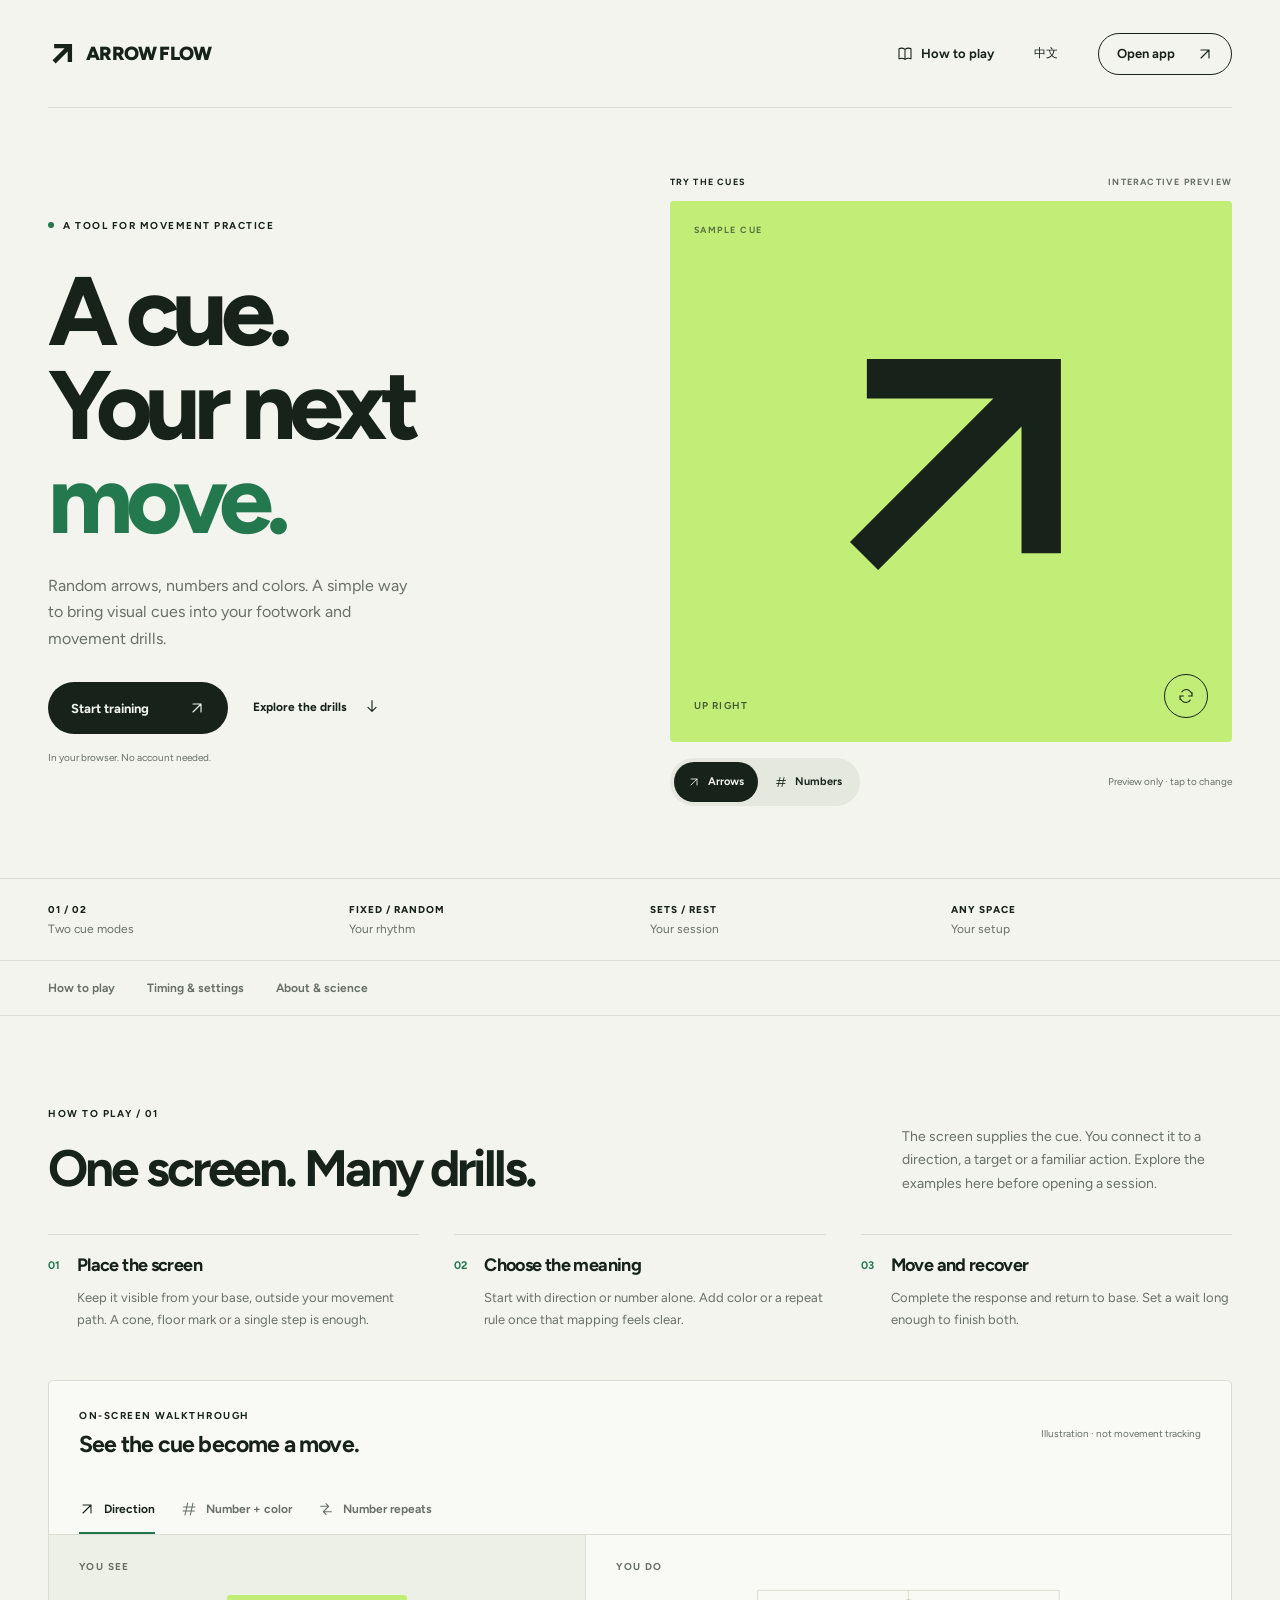
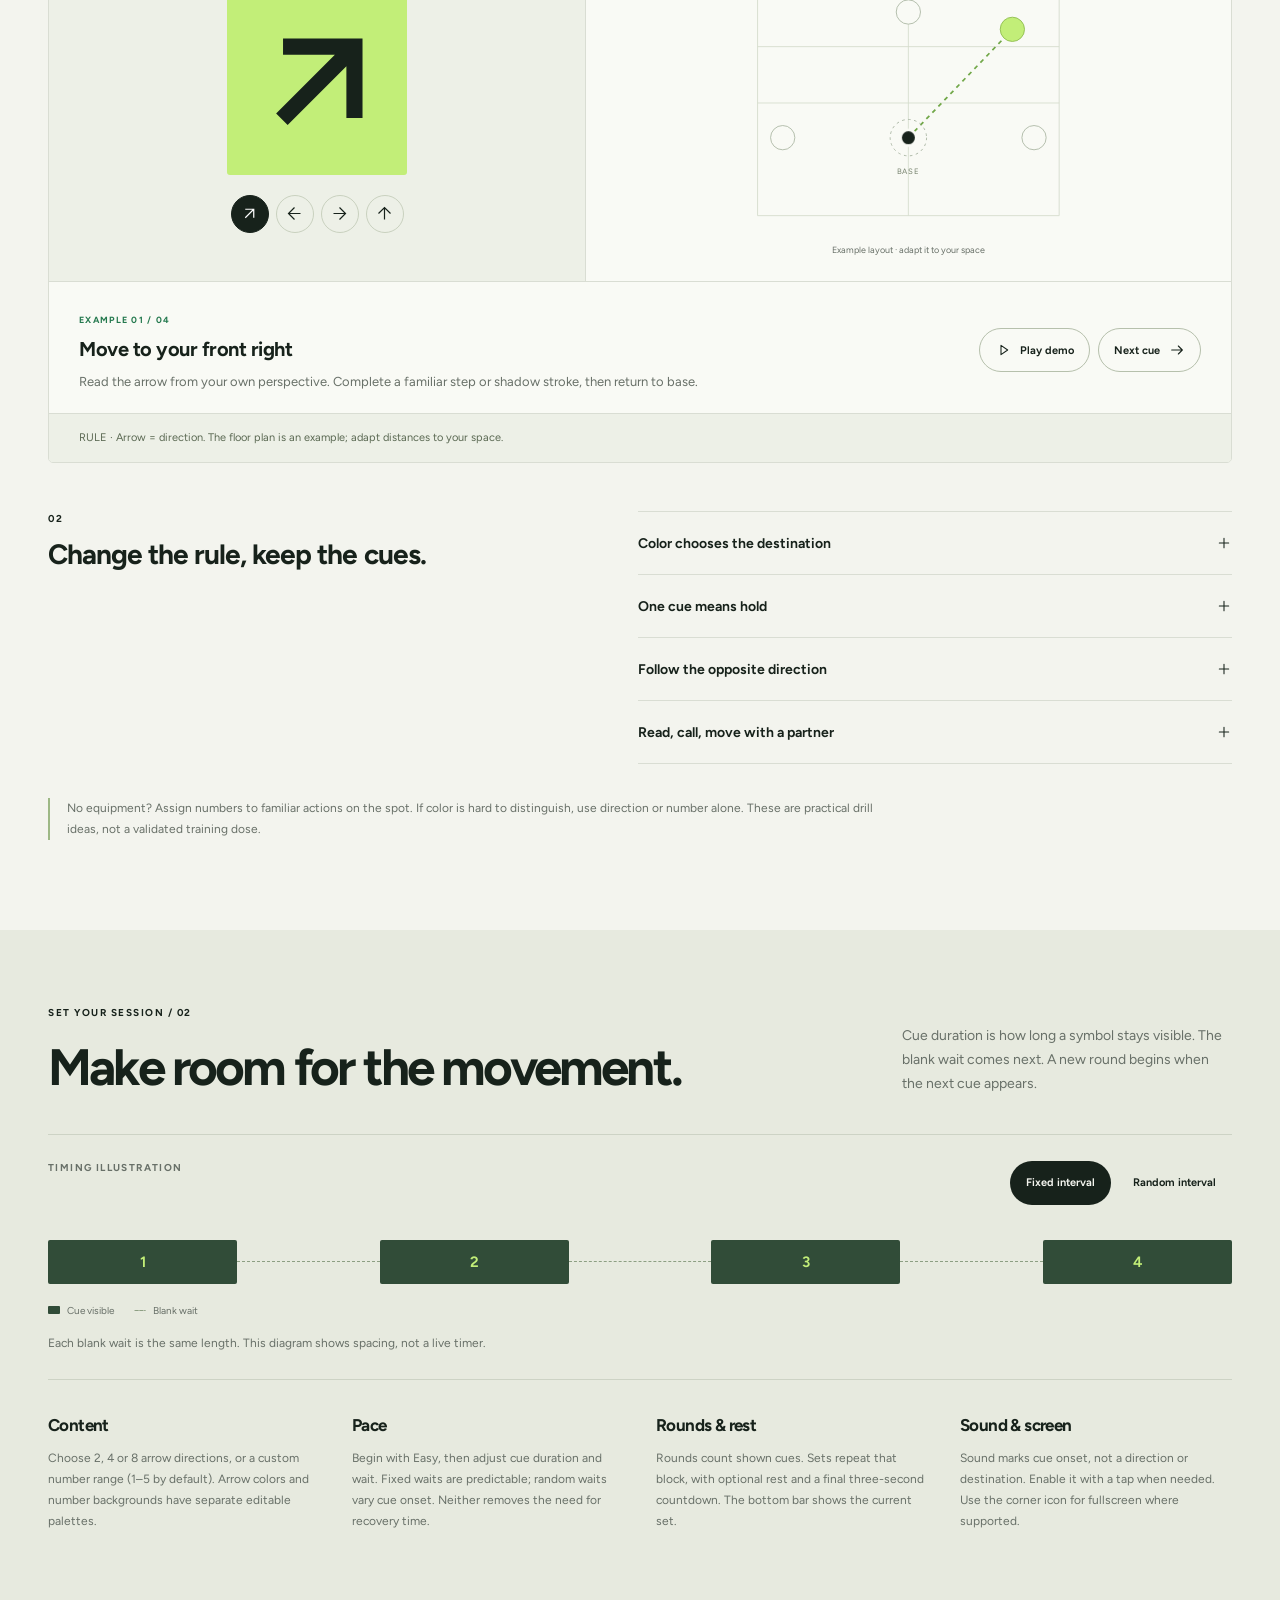
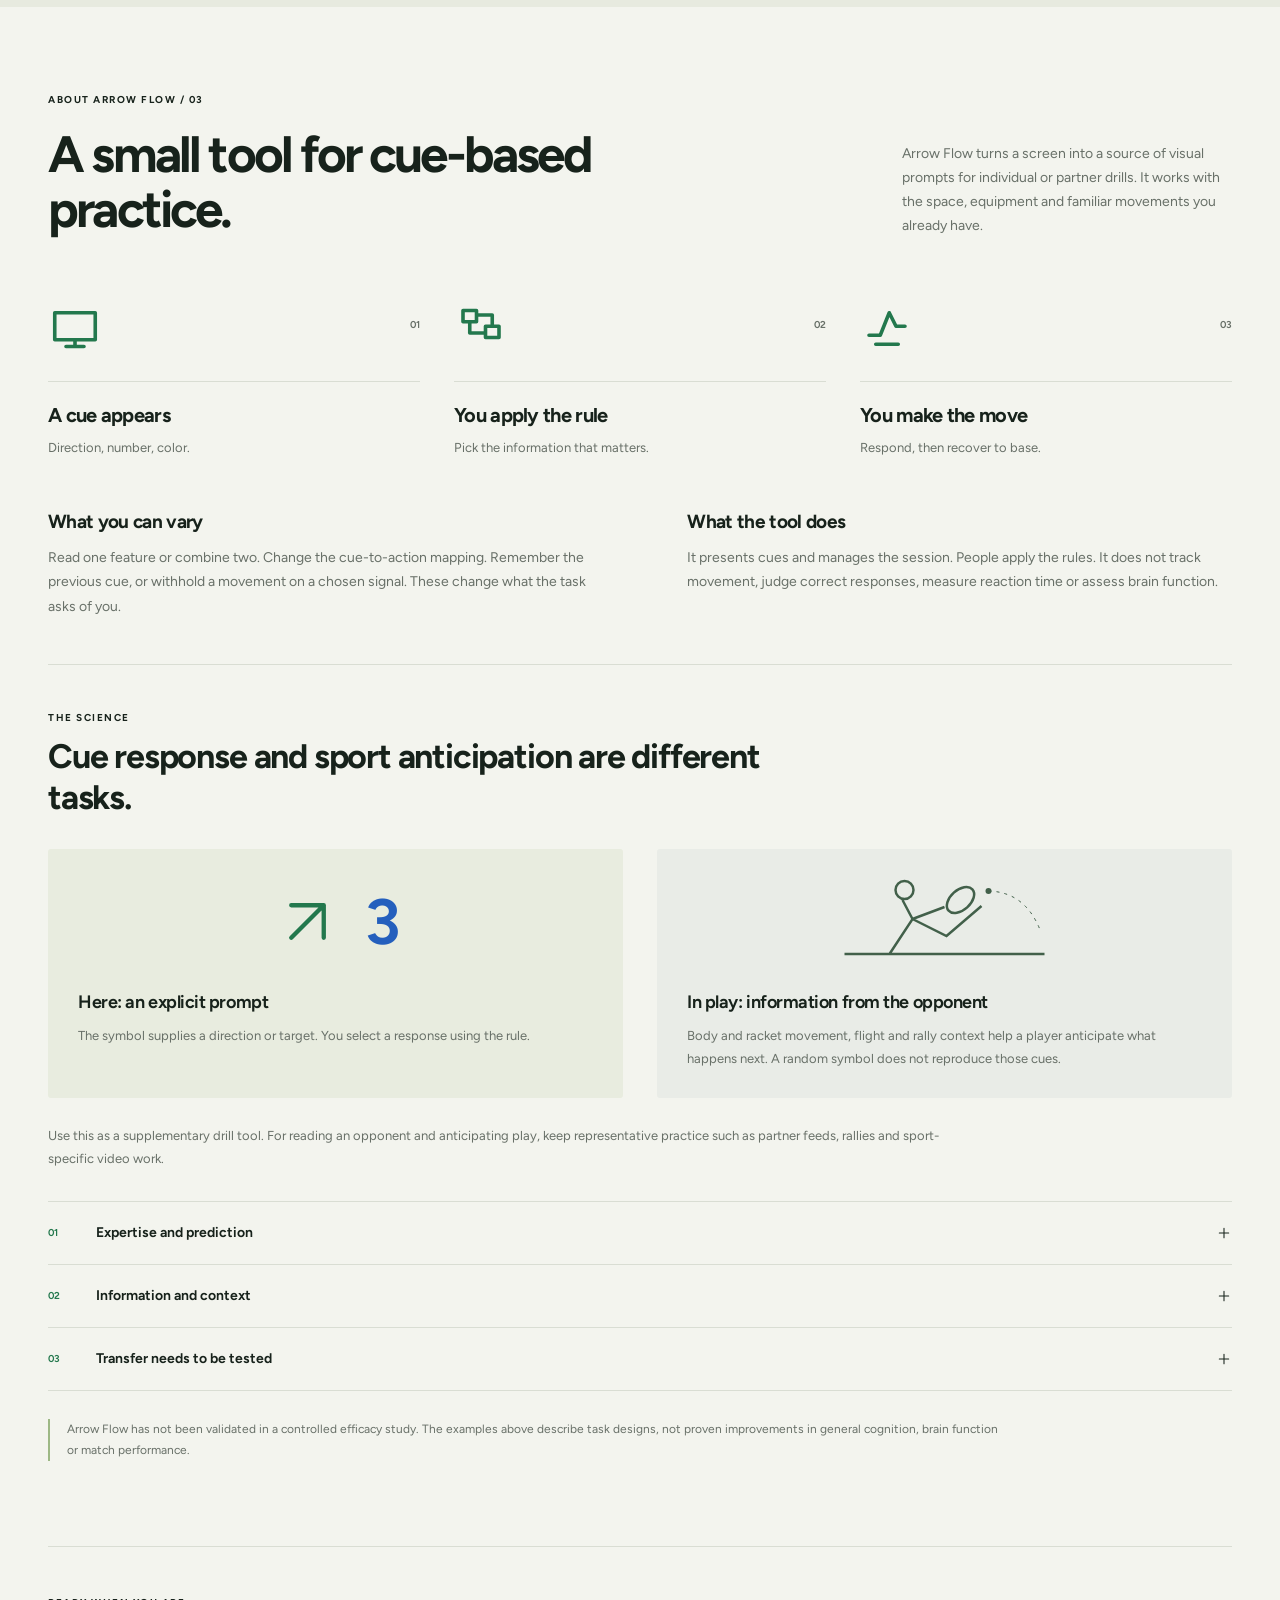
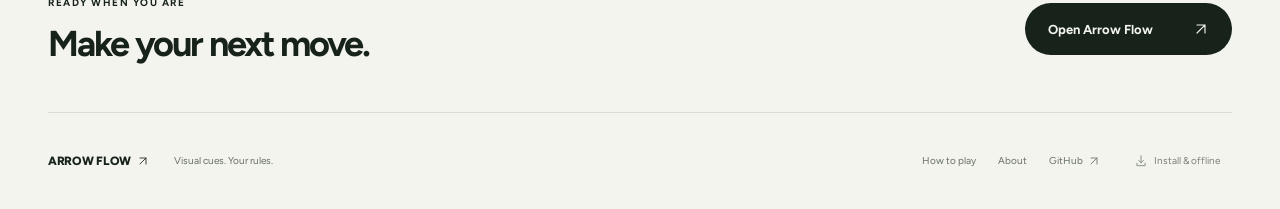
==== landing.html @ 4217a167 "Add installable PWA, verified offline cache and safe updates" ====
<!doctype html>
<html lang="en">
<head>
<meta charset="utf-8"><meta name="viewport" content="width=device-width,initial-scale=1">
<title>Arrow Flow — Visual cues for movement practice</title>
<meta name="description" content="A simple visual cue tool for footwork and movement drills. Random arrows, numbers and colors, with timing you control.">
<meta name="theme-color" content="#f3f4ee"><link rel="icon" href="./favicon.svg" type="image/svg+xml"><link rel="apple-touch-icon" href="./apple-touch-icon.png">
<link rel="stylesheet" href="./landing.css?v=a81f2aa4c32b">
<script src="./landing.js?v=d450ea085c9e" defer></script>
<script src="./walkthrough.js?v=a3b13328164c" defer></script>
<link rel="manifest" href="./manifest.webmanifest">
<meta name="apple-mobile-web-app-title" content="Arrow Flow">
<link rel="stylesheet" href="./pwa.css?v=ecfa882ba905">
</head>
<body>
<a class="skip" href="#main" data-en="Skip to content" data-zh="跳至正文">Skip to content</a>
<header class="site-header wrap"><a class="brand" href="./landing.html" aria-label="Arrow Flow home"><svg viewBox="0 0 32 32" fill="none" aria-hidden="true"><path d="M7 25 25 7M7 7h18v18" stroke="currentColor" stroke-width="5"/></svg><span>ARROW FLOW</span></a><nav aria-label="Main navigation"><a class="nav-guide" href="#guide"><svg class="inline-icon guide-icon" viewBox="0 0 24 24" fill="none" stroke="currentColor" stroke-width="1.6" stroke-linecap="round" stroke-linejoin="round" aria-hidden="true" focusable="false"><path d="M12 5v15m0-15C9 3 5 3 3 4v15c3-1 6-1 9 1m0-15c3-2 7-2 9-1v15c-3-1-6-1-9 1"/></svg><span class="nav-guide-label" data-en="How to play" data-zh="玩法说明">How to play</span></a><button id="language-toggle" type="button" aria-label="Switch to Chinese">中文</button><a class="nav-launch" href="./index.html"><span data-en="Open app" data-zh="进入应用">Open app</span><span aria-hidden="true"><svg class="inline-icon" viewBox="0 0 24 24" fill="none" stroke="currentColor" stroke-width="1.7" stroke-linecap="round" stroke-linejoin="round" aria-hidden="true" focusable="false"><path d="M6 18 18 6M6 6h12v12"/></svg></span></a></nav></header>
<main id="main">
<section class="hero wrap" aria-labelledby="hero-title"><div class="hero-copy"><div class="eyebrow"><span class="status-dot"></span><span data-en="A TOOL FOR MOVEMENT PRACTICE" data-zh="为移动练习设计">A TOOL FOR MOVEMENT PRACTICE</span></div><h1 id="hero-title" data-en="A cue.<br>Your next<br><em>move.</em>" data-zh="一个提示。<br>你的下一步。" data-html>A cue.<br>Your next<br><em>move.</em></h1><p class="hero-description" data-en="Random arrows, numbers and colors. A simple way to bring visual cues into your footwork and movement drills." data-zh="随机箭头、数字与颜色。把视觉提示融入步法与移动练习。">Random arrows, numbers and colors. A simple way to bring visual cues into your footwork and movement drills.</p><div class="hero-actions"><a class="button primary" href="./index.html"><span data-en="Start training" data-zh="开始练习">Start training</span><span aria-hidden="true"><svg class="inline-icon" viewBox="0 0 24 24" fill="none" stroke="currentColor" stroke-width="1.7" stroke-linecap="round" stroke-linejoin="round" aria-hidden="true" focusable="false"><path d="M6 18 18 6M6 6h12v12"/></svg></span></a><a class="text-link" href="#guide"><span data-en="Explore the drills" data-zh="了解玩法">Explore the drills</span><span aria-hidden="true"><svg class="inline-icon" viewBox="0 0 24 24" fill="none" stroke="currentColor" stroke-width="1.7" stroke-linecap="round" stroke-linejoin="round" aria-hidden="true" focusable="false"><path d="M12 4v16m-6-6 6 6 6-6"/></svg></span></a></div><p class="small-note" data-en="In your browser. No account needed." data-zh="打开浏览器即可使用，无需账号。">In your browser. No account needed.</p></div>
<div class="hero-preview"><div class="preview-top"><span data-en="TRY THE CUES" data-zh="试试提示">TRY THE CUES</span><span class="demo-label" data-en="INTERACTIVE PREVIEW" data-zh="互动预览">INTERACTIVE PREVIEW</span></div><div class="preview-screen" id="preview-screen"><span class="cue-caption" data-en="SAMPLE CUE" data-zh="提示示例">SAMPLE CUE</span><svg id="demo-arrow" viewBox="0 0 200 200" fill="none" aria-hidden="true"><path d="M28 150 130 48H40V20h138v138h-28V68L48 170z" fill="currentColor"/></svg><span id="demo-number" hidden aria-hidden="true">3</span><span class="cue-readout" id="cue-readout" aria-hidden="true">UP RIGHT</span><button id="next-cue" aria-label="Show another cue"><svg viewBox="0 0 24 24" fill="none" stroke="currentColor" stroke-width="1.5" aria-hidden="true"><path d="M20 7v5h-5M4 17v-5h5M6.1 7a7 7 0 0 1 11.6-1L20 9M4 15l2.3 3A7 7 0 0 0 18 17"/></svg></button></div><div class="preview-controls"><div class="mode-switch" role="group" aria-label="Preview mode"><button type="button" data-mode="arrow" aria-pressed="true"><span aria-hidden="true"><svg class="inline-icon" viewBox="0 0 24 24" fill="none" stroke="currentColor" stroke-width="1.7" stroke-linecap="round" stroke-linejoin="round" aria-hidden="true" focusable="false"><path d="M6 18 18 6M6 6h12v12"/></svg></span><span data-en="Arrows" data-zh="箭头">Arrows</span></button><button type="button" data-mode="number" aria-pressed="false"><svg class="inline-icon" viewBox="0 0 24 24" fill="none" stroke="currentColor" stroke-width="1.7" stroke-linecap="round" stroke-linejoin="round" aria-hidden="true" focusable="false"><path d="m10 3-4 18M18 3l-4 18M4 9h17M3 15h17"/></svg><span data-en="Numbers" data-zh="数字">Numbers</span></button></div><span class="preview-hint" data-en="Preview only · tap to change" data-zh="仅为预览 · 点击切换">Preview only · tap to change</span></div><span class="sr-only" id="preview-announcement" role="status"></span></div></section>
<div class="spec-strip"><div class="wrap specs"><span><b>01 / 02</b><span data-en="Two cue modes" data-zh="两种提示模式">Two cue modes</span></span><span><b data-en="FIXED / RANDOM" data-zh="固定 / 随机">FIXED / RANDOM</b><span data-en="Your rhythm" data-zh="自定间隔节奏">Your rhythm</span></span><span><b data-en="SETS / REST" data-zh="组数 / 休息">SETS / REST</b><span data-en="Your session" data-zh="组数与休息">Your session</span></span><span><b data-en="ANY SPACE" data-zh="不限场地">ANY SPACE</b><span data-en="Your setup" data-zh="按需布置">Your setup</span></span></div></div>
<nav class="field-nav" aria-label="Page sections"><div class="wrap"><a href="#guide" data-en="How to play" data-zh="玩法说明">How to play</a><a href="#timing" data-en="Timing & settings" data-zh="节奏与设置">Timing &amp; settings</a><a href="#about" data-en="About & science" data-zh="关于与研究">About &amp; science</a></div></nav>
<section class="drills wrap" id="guide" aria-labelledby="drill-title"><span id="drills" class="anchor-alias"></span><div class="section-intro"><div><span data-en="HOW TO PLAY / 01" data-zh="玩法说明 / 01" class="eyebrow">HOW TO PLAY / 01</span><h2 data-en="One screen. Many drills." data-zh="一块屏幕，多种练法。" id="drill-title">One screen. Many drills.</h2></div><p data-en="The screen supplies the cue. You connect it to a direction, a target or a familiar action. Explore the examples here before opening a session." data-zh="屏幕提供提示，你把它对应到方向、目标或熟悉的动作。先在这里试试示例，再开始练习。" >The screen supplies the cue. You connect it to a direction, a target or a familiar action. Explore the examples here before opening a session.</p></div>
<div class="setup-flow"><article><span class="setup-number">01</span><div><h3 data-en="Place the screen" data-zh="放好屏幕" >Place the screen</h3><p data-en="Keep it visible from your base, outside your movement path. A cone, floor mark or a single step is enough." data-zh="从起点能看清屏幕，并把设备放在移动路线外。可以用标志桶、地面标记，也可以只做一步移动。" >Keep it visible from your base, outside your movement path. A cone, floor mark or a single step is enough.</p></div></article><article><span class="setup-number">02</span><div><h3 data-en="Choose the meaning" data-zh="选择提示含义" >Choose the meaning</h3><p data-en="Start with direction or number alone. Add color or a repeat rule once that mapping feels clear." data-zh="先只读方向或数字。熟悉后再加入颜色或重复规则。" >Start with direction or number alone. Add color or a repeat rule once that mapping feels clear.</p></div></article><article><span class="setup-number">03</span><div><h3 data-en="Move and recover" data-zh="动作后回位" >Move and recover</h3><p data-en="Complete the response and return to base. Set a wait long enough to finish both." data-zh="完成动作，回到起点。等待间隔要足够容纳这两个过程。" >Complete the response and return to base. Set a wait long enough to finish both.</p></div></article></div><div class="walkthrough" id="walkthrough" aria-labelledby="walkthrough-title"><div class="walkthrough-heading"><div><span data-en="ON-SCREEN WALKTHROUGH" data-zh="交互演示" class="eyebrow">ON-SCREEN WALKTHROUGH</span><h3 data-en="See the cue become a move." data-zh="看看提示如何对应动作。" id="walkthrough-title">See the cue become a move.</h3></div><span data-en="Illustration · not movement tracking" data-zh="示意演示 · 不追踪动作" class="demo-disclaimer">Illustration · not movement tracking</span></div><div class="drill-tabs" role="group" aria-label="Drill examples"><button type="button" data-drill="direction" aria-pressed="true"><svg class="inline-icon" viewBox="0 0 24 24" fill="none" stroke="currentColor" stroke-width="1.6" stroke-linecap="round" stroke-linejoin="round" aria-hidden="true"><path d="M6 18 18 6M6 6h12v12"/></svg><span data-en="Direction" data-zh="方向" >Direction</span></button><button type="button" data-drill="target" aria-pressed="false"><svg class="inline-icon" viewBox="0 0 24 24" fill="none" stroke="currentColor" stroke-width="1.6" stroke-linecap="round" stroke-linejoin="round" aria-hidden="true"><path d="m10 3-4 18M18 3l-4 18M4 9h17M3 15h17"/></svg><span data-en="Number + color" data-zh="数字 + 颜色" >Number + color</span></button><button type="button" data-drill="repeat" aria-pressed="false"><svg class="inline-icon" viewBox="0 0 24 24" fill="none" stroke="currentColor" stroke-width="1.6" stroke-linecap="round" stroke-linejoin="round" aria-hidden="true"><path d="M4 8h12m-4-4 4 4-4 4M20 16H8m4-4-4 4 4 4"/></svg><span data-en="Number repeats" data-zh="数字重复" >Number repeats</span></button></div><div class="walkthrough-grid"><div class="demo-cue-area"><span class="diagram-label"><span data-en="YOU SEE" data-zh="你看到" >YOU SEE</span></span><div class="drill-cue" id="drill-cue" aria-hidden="true"><svg id="walk-arrow" viewBox="0 0 200 200" fill="currentColor"><path d="M28 150 130 48H40V20h138v138h-28V68L48 170z"/></svg><b id="walk-number" hidden>3</b></div><div class="demo-sequence" id="demo-sequence" aria-label="Example cue sequence"></div></div><div class="demo-floor-area"><span class="diagram-label"><span data-en="YOU DO" data-zh="你执行" >YOU DO</span></span><svg id="demo-floor" viewBox="0 0 420 300" role="img" aria-labelledby="floor-title floor-description"><title id="floor-title">Example movement layout</title><desc id="floor-description">A marker moves from base to the highlighted target and returns.</desc><path class="floor-lines" d="M36 20h348v260H36zM36 150h348M210 20v260M36 85h348"/><path id="demo-route" d="M210 190 330 65"/><g id="floor-targets"></g><circle class="base-ring" cx="210" cy="190" r="21"/><text id="base-label" x="210" y="232" text-anchor="middle">BASE</text><circle id="demo-player" cx="210" cy="190" r="9"/></svg><span class="layout-caption"><span data-en="Example layout · adapt it to your space" data-zh="示例布局 · 可按场地调整" >Example layout · adapt it to your space</span></span></div></div><div class="walkthrough-result"><div><span class="demo-step" id="demo-step"></span><h4 id="demo-action"></h4><p id="demo-explanation"></p></div><div class="demo-controls"><button type="button" id="demo-play" aria-pressed="false"><svg class="inline-icon" viewBox="0 0 24 24" fill="none" stroke="currentColor" stroke-width="1.6" stroke-linecap="round" stroke-linejoin="round" aria-hidden="true"><path d="m9 5 10 7-10 7z"/></svg><span data-en="Play demo" data-zh="播放演示" >Play demo</span></button><button type="button" id="demo-next"><span data-en="Next cue" data-zh="下一条" >Next cue</span><svg class="inline-icon" viewBox="0 0 24 24" fill="none" stroke="currentColor" stroke-width="1.6" stroke-linecap="round" stroke-linejoin="round" aria-hidden="true"><path d="M4 12h16m-6-6 6 6-6 6"/></svg></button></div></div><p class="demo-rule" id="demo-rule"></p><p class="sr-only" id="walk-status" role="status" aria-live="polite"></p></div>
<div class="guide-extras"><div class="guide-subheading"><span data-en="02" data-zh="02" class="eyebrow">02</span><h3 data-en="Change the rule, keep the cues." data-zh="同一套提示，换一种规则。" >Change the rule, keep the cues.</h3></div><div class="variation-list"><details><summary><span data-en="Color chooses the destination" data-zh="颜色选择目标" >Color chooses the destination</span><svg class="inline-icon" viewBox="0 0 24 24" fill="none" stroke="currentColor" stroke-width="1.6" stroke-linecap="round" stroke-linejoin="round" aria-hidden="true"><path d="M12 5v14M5 12h14"/></svg></summary><p data-en="Match the palette to colored targets. Let color choose where to go and the number choose what to do there, such as 1 = touch and 2 = shadow a stroke. Keep one mapping for the whole set." data-zh="把配色与彩色标志桶对应。颜色决定去哪里，数字决定到达后的动作，例如 1 = 触碰、2 = 无球挥拍。一组内保持同一种对应方式。" >Match the palette to colored targets. Let color choose where to go and the number choose what to do there, such as 1 = touch and 2 = shadow a stroke. Keep one mapping for the whole set.</p></details><details><summary><span data-en="One cue means hold" data-zh="指定提示时不移动" >One cue means hold</span><svg class="inline-icon" viewBox="0 0 24 24" fill="none" stroke="currentColor" stroke-width="1.6" stroke-linecap="round" stroke-linejoin="round" aria-hidden="true"><path d="M12 5v14M5 12h14"/></svg></summary><p data-en="Choose a number or color that means stay at base, such as 5 or yellow. Follow normal rules for other cues. Reassess each new cue; add only one exception to begin." data-zh="指定一个数字或颜色代表留在起点，例如 5 或黄色。其余提示照常执行，每条新提示重新判断。开始时只加一个例外。" >Choose a number or color that means stay at base, such as 5 or yellow. Follow normal rules for other cues. Reassess each new cue; add only one exception to begin.</p></details><details><summary><span data-en="Follow the opposite direction" data-zh="反向移动" >Follow the opposite direction</span><svg class="inline-icon" viewBox="0 0 24 24" fill="none" stroke="currentColor" stroke-width="1.6" stroke-linecap="round" stroke-linejoin="round" aria-hidden="true"><path d="M12 5v14M5 12h14"/></svg></summary><p data-en="Use a familiar direction pair: a right arrow means left, and left means right. Agree on front and back in your actual space before adding them." data-zh="从熟悉的一对方向开始：右箭头向左、左箭头向右。增加前后方向前，先明确它们在实际空间中的含义。" >Use a familiar direction pair: a right arrow means left, and left means right. Agree on front and back in your actual space before adding them.</p></details><details><summary><span data-en="Read, call, move with a partner" data-zh="和搭档一起读、报、移动" >Read, call, move with a partner</span><svg class="inline-icon" viewBox="0 0 24 24" fill="none" stroke="currentColor" stroke-width="1.6" stroke-linecap="round" stroke-linejoin="round" aria-hidden="true"><path d="M12 5v14M5 12h14"/></svg></summary><p data-en="One person reads and calls the cue; the other follows the call. Swap next set. A partner can also observe wrong choices or missed cues; the app does not score them." data-zh="一人读屏幕并报出提示，另一人按口令移动，下一组交换。搭档也可以观察选错方向或漏看提示的情况；应用不会自动评分。" >One person reads and calls the cue; the other follows the call. Swap next set. A partner can also observe wrong choices or missed cues; the app does not score them.</p></details></div></div><p class="guide-footnote"><span data-en="No equipment? Assign numbers to familiar actions on the spot. If color is hard to distinguish, use direction or number alone. These are practical drill ideas, not a validated training dose." data-zh="没有器材时，可让数字对应熟悉的原地动作。颜色不易分辨时，只使用方向或数字即可。这些是玩法示例，并非经过验证的训练剂量。" >No equipment? Assign numbers to familiar actions on the spot. If color is hard to distinguish, use direction or number alone. These are practical drill ideas, not a validated training dose.</span></p></section><section class="session-section" id="timing" aria-labelledby="session-title"><div class="wrap"><div class="section-intro"><div><span data-en="SET YOUR SESSION / 02" data-zh="练习设置 / 02" class="eyebrow">SET YOUR SESSION / 02</span><h2 data-en="Make room for the movement." data-zh="给动作与回位留出时间。" id="session-title">Make room for the movement.</h2></div><p data-en="Cue duration is how long a symbol stays visible. The blank wait comes next. A new round begins when the next cue appears." data-zh="提示时长决定符号显示多久，随后进入空白等待。下一条提示出现时，才开始新一轮。" >Cue duration is how long a symbol stays visible. The blank wait comes next. A new round begins when the next cue appears.</p></div><div class="timing-demo"><div class="timing-toolbar"><span class="diagram-label"><span data-en="TIMING ILLUSTRATION" data-zh="节奏示意" >TIMING ILLUSTRATION</span></span><div role="group" class="timing-switch" aria-label="Interval illustration"><button type="button" data-timing="fixed" aria-pressed="true"><span data-en="Fixed interval" data-zh="固定间隔" >Fixed interval</span></button><button type="button" data-timing="random" aria-pressed="false"><span data-en="Random interval" data-zh="随机间隔" >Random interval</span></button></div></div><div class="timing-track" id="timing-track" aria-hidden="true"><span class="timing-cue">1</span><span class="timing-wait wait-one"></span><span class="timing-cue">2</span><span class="timing-wait wait-two"></span><span class="timing-cue">3</span><span class="timing-wait wait-three"></span><span class="timing-cue">4</span></div><div class="timing-legend"><span><i></i><span data-en="Cue visible" data-zh="提示显示" >Cue visible</span></span><span><i class="blank-key"></i><span data-en="Blank wait" data-zh="空白等待" >Blank wait</span></span></div><p id="timing-description"></p></div><div class="setting-notes"><article><h3 data-en="Content" data-zh="内容" >Content</h3><p data-en="Choose 2, 4 or 8 arrow directions, or a custom number range (1–5 by default). Arrow colors and number backgrounds have separate editable palettes." data-zh="可选 2、4、8 方向箭头，或自定数字范围（默认 1–5）。箭头颜色与数字背景各有独立配色。" >Choose 2, 4 or 8 arrow directions, or a custom number range (1–5 by default). Arrow colors and number backgrounds have separate editable palettes.</p></article><article><h3 data-en="Pace" data-zh="节奏" >Pace</h3><p data-en="Begin with Easy, then adjust cue duration and wait. Fixed waits are predictable; random waits vary cue onset. Neither removes the need for recovery time." data-zh="可从舒缓预设开始，再调提示时长和等待。固定间隔节奏可预测，随机间隔改变提示出现的时间；两者都要留足回位时间。" >Begin with Easy, then adjust cue duration and wait. Fixed waits are predictable; random waits vary cue onset. Neither removes the need for recovery time.</p></article><article><h3 data-en="Rounds &amp; rest" data-zh="轮数与休息" >Rounds &amp; rest</h3><p data-en="Rounds count shown cues. Sets repeat that block, with optional rest and a final three-second countdown. The bottom bar shows the current set." data-zh="轮数统计已显示的提示。多组练习可以加入组间休息，最后三秒倒数进入下一组。底部进度条只表示当前组的进度。" >Rounds count shown cues. Sets repeat that block, with optional rest and a final three-second countdown. The bottom bar shows the current set.</p></article><article><h3 data-en="Sound &amp; screen" data-zh="声音与屏幕" >Sound &amp; screen</h3><p data-en="Sound marks cue onset, not a direction or destination. Enable it with a tap when needed. Use the corner icon for fullscreen where supported." data-zh="提示音标记新提示出现，不代表方向或目标。需要时点击开启声音；支持的浏览器可用角落图标进入全屏。" >Sound marks cue onset, not a direction or destination. Enable it with a tap when needed. Use the corner icon for fullscreen where supported.</p></article></div></div></section><section class="about-section wrap" id="about" aria-labelledby="about-title"><div class="section-intro"><div><span data-en="ABOUT ARROW FLOW / 03" data-zh="关于 ARROW FLOW / 03" class="eyebrow">ABOUT ARROW FLOW / 03</span><h2 data-en="A small tool for cue-based practice." data-zh="一个轻量的视觉提示练习工具。" id="about-title">A small tool for cue-based practice.</h2></div><p data-en="Arrow Flow turns a screen into a source of visual prompts for individual or partner drills. It works with the space, equipment and familiar movements you already have." data-zh="Arrow Flow 把屏幕变成视觉提示来源，用于个人或搭档练习。场地、器材与动作都可以按已有条件安排。" >Arrow Flow turns a screen into a source of visual prompts for individual or partner drills. It works with the space, equipment and familiar movements you already have.</p></div><div class="response-flow"><article><div class="flow-visual"><svg class="flow-icon" viewBox="0 0 24 24" fill="none" stroke="currentColor" stroke-width="1.6" stroke-linecap="round" stroke-linejoin="round" aria-hidden="true"><path d="M3 7h18v12H3zM8 22h8M12 19v3"/></svg><span>01</span></div><h3 data-en="A cue appears" data-zh="提示出现" >A cue appears</h3><p data-en="Direction, number, color." data-zh="方向、数字或颜色。" >Direction, number, color.</p></article><article><div class="flow-visual"><svg class="flow-icon" viewBox="0 0 24 24" fill="none" stroke="currentColor" stroke-width="1.6" stroke-linecap="round" stroke-linejoin="round" aria-hidden="true"><path d="M4 6h6v5H4zM14 13h6v5h-6zM10 8h7v5M7 11v5h7"/></svg><span>02</span></div><h3 data-en="You apply the rule" data-zh="你判断规则" >You apply the rule</h3><p data-en="Pick the information that matters." data-zh="选择与当前规则有关的信息。" >Pick the information that matters.</p></article><article><div class="flow-visual"><svg class="flow-icon" viewBox="0 0 24 24" fill="none" stroke="currentColor" stroke-width="1.6" stroke-linecap="round" stroke-linejoin="round" aria-hidden="true"><path d="M4 17h5l4-10 3 6h4M7 21h10"/></svg><span>03</span></div><h3 data-en="You make the move" data-zh="你完成动作" >You make the move</h3><p data-en="Respond, then recover to base." data-zh="执行动作，然后回位。" >Respond, then recover to base.</p></article></div><div class="about-purpose"><div><h3 data-en="What you can vary" data-zh="可以改变什么" >What you can vary</h3><p data-en="Read one feature or combine two. Change the cue-to-action mapping. Remember the previous cue, or withhold a movement on a chosen signal. These change what the task asks of you." data-zh="可以只读一种信息，也可以组合两种；可以改变提示与动作的对应方式；也可以记住上一条提示，或在指定提示出现时不移动。这些变化改变的是任务要求。" >Read one feature or combine two. Change the cue-to-action mapping. Remember the previous cue, or withhold a movement on a chosen signal. These change what the task asks of you.</p></div><div><h3 data-en="What the tool does" data-zh="应用负责什么" >What the tool does</h3><p data-en="It presents cues and manages the session. People apply the rules. It does not track movement, judge correct responses, measure reaction time or assess brain function." data-zh="它负责显示提示与安排练习节奏，规则由人执行。它不会追踪动作、判断对错、测量反应时或评估脑功能。" >It presents cues and manages the session. People apply the rules. It does not track movement, judge correct responses, measure reaction time or assess brain function.</p></div></div><div class="science-block"><div class="guide-subheading"><span data-en="THE SCIENCE" data-zh="研究与定位" class="eyebrow">THE SCIENCE</span><h3 data-en="Cue response and sport anticipation are different tasks." data-zh="提示反应与运动预判，是不同的任务。" >Cue response and sport anticipation are different tasks.</h3></div><div class="transfer-visual"><div><div class="symbol-scene" aria-hidden="true"><svg class="comparison-arrow" viewBox="0 0 24 24" fill="none" stroke="currentColor" stroke-width="1.6" stroke-linecap="round" stroke-linejoin="round" aria-hidden="true"><path d="M6 18 18 6M6 6h12v12"/></svg><span>3</span></div><h4 data-en="Here: an explicit prompt" data-zh="这里：明确给出的提示" >Here: an explicit prompt</h4><p data-en="The symbol supplies a direction or target. You select a response using the rule." data-zh="符号直接提供方向或目标，你根据规则选择动作。" >The symbol supplies a direction or target. You select a response using the rule.</p></div><div><svg class="sport-scene" viewBox="0 0 240 95" fill="none" aria-hidden="true"><path d="M20 80h200M65 80l23-35 34 17 35-30M88 45l-10-19M88 45l32-12" stroke="currentColor" stroke-width="2.5"/><circle cx="80" cy="16" r="9" stroke="currentColor" stroke-width="2.5"/><ellipse cx="136" cy="26" rx="10" ry="16" transform="rotate(48 136 26)" stroke="currentColor" stroke-width="2.5"/><path d="M164 17q37 1 52 40" stroke="currentColor" stroke-dasharray="3 5"/><circle cx="164" cy="17" r="3" fill="currentColor"/></svg><h4 data-en="In play: information from the opponent" data-zh="比赛中：对手与回合的信息" >In play: information from the opponent</h4><p data-en="Body and racket movement, flight and rally context help a player anticipate what happens next. A random symbol does not reproduce those cues." data-zh="球员通过身体与球拍动作、球的飞行及回合背景预判下一步。随机符号没有复现这些线索。" >Body and racket movement, flight and rally context help a player anticipate what happens next. A random symbol does not reproduce those cues.</p></div></div><p data-en="Use this as a supplementary drill tool. For reading an opponent and anticipating play, keep representative practice such as partner feeds, rallies and sport-specific video work." data-zh="可以把它作为辅助练习工具。阅读对手动作与预判来球，仍需要搭档喂球、对抗及专项视频等包含真实线索的练习。" class="science-prose">Use this as a supplementary drill tool. For reading an opponent and anticipating play, keep representative practice such as partner feeds, rallies and sport-specific video work.</p><div class="research-details"><details><summary><span class="paper-number">01</span><span data-en="Expertise and prediction" data-zh="经验与预测" >Expertise and prediction</span><svg class="inline-icon" viewBox="0 0 24 24" fill="none" stroke="currentColor" stroke-width="1.6" stroke-linecap="round" stroke-linejoin="round" aria-hidden="true"><path d="M12 5v14M5 12h14"/></svg></summary><div><p data-en="A tennis/volleyball fMRI study found expertise-related activity during sport anticipation. It was an association, not a test of a visual-cue app." data-zh="网球与排球的 fMRI 研究发现，专项预判中的神经活动与经验有关。这是关联研究，并未检验视觉提示应用的效果。" >A tennis/volleyball fMRI study found expertise-related activity during sport anticipation. It was an association, not a test of a visual-cue app.</p><a href="https://doi.org/10.3389/fnhum.2014.00568" target="_blank" rel="noopener noreferrer">Balser et al. · 2014<svg class="inline-icon" viewBox="0 0 24 24" fill="none" stroke="currentColor" stroke-width="1.6" stroke-linecap="round" stroke-linejoin="round" aria-hidden="true"><path d="M6 18 18 6M6 6h12v12"/></svg></a></div></details><details><summary><span class="paper-number">02</span><span data-en="Information and context" data-zh="线索与情境" >Information and context</span><svg class="inline-icon" viewBox="0 0 24 24" fill="none" stroke="currentColor" stroke-width="1.6" stroke-linecap="round" stroke-linejoin="round" aria-hidden="true"><path d="M12 5v14M5 12h14"/></svg></summary><div><p data-en="Tennis training with rally-sequence footage benefited overall on-court decision time relative to isolated-shot footage; not every outcome differed. The training included opponent information absent here." data-zh="使用连续回合视频的网球训练，在场地测试整体决策时间上优于独立击球视频，但并非所有指标都有差异。它包含这里没有的对手线索。" >Tennis training with rally-sequence footage benefited overall on-court decision time relative to isolated-shot footage; not every outcome differed. The training included opponent information absent here.</p><a href="https://doi.org/10.1371/journal.pone.0174311" target="_blank" rel="noopener noreferrer">Broadbent et al. · 2017<svg class="inline-icon" viewBox="0 0 24 24" fill="none" stroke="currentColor" stroke-width="1.6" stroke-linecap="round" stroke-linejoin="round" aria-hidden="true"><path d="M6 18 18 6M6 6h12v12"/></svg></a></div></details><details><summary><span class="paper-number">03</span><span data-en="Transfer needs to be tested" data-zh="迁移需要单独检验" >Transfer needs to be tested</span><svg class="inline-icon" viewBox="0 0 24 24" fill="none" stroke="currentColor" stroke-width="1.6" stroke-linecap="round" stroke-linejoin="round" aria-hidden="true"><path d="M12 5v14M5 12h14"/></svg></summary><div><p data-en="A badminton study reported gains on several video and simulated-movement tasks, but no significant training effects on a match-video task. That task was not live match performance." data-zh="一项羽毛球研究在部分视频与模拟移动任务上发现改善，但比赛视频任务没有显著训练效果；这也不是实际比赛表现。" >A badminton study reported gains on several video and simulated-movement tasks, but no significant training effects on a match-video task. That task was not live match performance.</p><a href="https://doi.org/10.1038/s41598-025-93475-7" target="_blank" rel="noopener noreferrer">Wang et al. · 2025<svg class="inline-icon" viewBox="0 0 24 24" fill="none" stroke="currentColor" stroke-width="1.6" stroke-linecap="round" stroke-linejoin="round" aria-hidden="true"><path d="M6 18 18 6M6 6h12v12"/></svg></a></div></details></div><p data-en="Arrow Flow has not been validated in a controlled efficacy study. The examples above describe task designs, not proven improvements in general cognition, brain function or match performance." data-zh="Arrow Flow 尚未经过对照效果研究验证。上面的示例描述的是任务设计，不代表已经证实能改善一般认知、脑功能或比赛表现。" class="research-boundary">Arrow Flow has not been validated in a controlled efficacy study. The examples above describe task designs, not proven improvements in general cognition, brain function or match performance.</p></div></section><section class="closing wrap"><div><span class="eyebrow" data-en="READY WHEN YOU ARE" data-zh="准备好，就开始">READY WHEN YOU ARE</span><h2 data-en="Make your next move." data-zh="开始你的下一组练习。">Make your next move.</h2></div><a class="button primary" href="./index.html"><span data-en="Open Arrow Flow" data-zh="打开 Arrow Flow">Open Arrow Flow</span><span aria-hidden="true"><svg class="inline-icon" viewBox="0 0 24 24" fill="none" stroke="currentColor" stroke-width="1.7" stroke-linecap="round" stroke-linejoin="round" aria-hidden="true" focusable="false"><path d="M6 18 18 6M6 6h12v12"/></svg></span></a></section>
</main><footer class="wrap"><a class="footer-brand" href="./landing.html">ARROW FLOW <svg class="inline-icon" viewBox="0 0 24 24" fill="none" stroke="currentColor" stroke-width="1.7" stroke-linecap="round" stroke-linejoin="round" aria-hidden="true" focusable="false"><path d="M6 18 18 6M6 6h12v12"/></svg></a><p data-en="Visual cues. Your rules." data-zh="视觉提示，自定规则。">Visual cues. Your rules.</p><div><a href="#guide" data-en="How to play" data-zh="玩法说明">How to play</a><a href="#about" data-en="About" data-zh="关于">About</a><a href="https://github.com/YihuiXiong/arrow-flow" target="_blank" rel="noopener noreferrer">GitHub <svg class="inline-icon" viewBox="0 0 24 24" fill="none" stroke="currentColor" stroke-width="1.7" stroke-linecap="round" stroke-linejoin="round" aria-hidden="true" focusable="false"><path d="M6 18 18 6M6 6h12v12"/></svg></a></div></footer>
<script src="./pwa.js?v=0da48fc162cd" defer></script>
</body></html>
---- landing.css ----
/* Embedded Figtree font license
Copyright 2022 The Figtree Project Authors (https://github.com/erikdkennedy/figtree)

This Font Software is licensed under the SIL Open Font License, Version 1.1.
This license is copied below, and is also available with a FAQ at:
http://scripts.sil.org/OFL


-----------------------------------------------------------
SIL OPEN FONT LICENSE Version 1.1 - 26 February 2007
-----------------------------------------------------------

PREAMBLE
The goals of the Open Font License (OFL) are to stimulate worldwide
development of collaborative font projects, to support the font creation
efforts of academic and linguistic communities, and to provide a free and
open framework in which fonts may be shared and improved in partnership
with others.

The OFL allows the licensed fonts to be used, studied, modified and
redistributed freely as long as they are not sold by themselves. The
fonts, including any derivative works, can be bundled, embedded, 
redistributed and/or sold with any software provided that any reserved
names are not used by derivative works. The fonts and derivatives,
however, cannot be released under any other type of license. The
requirement for fonts to remain under this license does not apply
to any document created using the fonts or their derivatives.

DEFINITIONS
"Font Software" refers to the set of files released by the Copyright
Holder(s) under this license and clearly marked as such. This may
include source files, build scripts and documentation.

"Reserved Font Name" refers to any names specified as such after the
copyright statement(s).

"Original Version" refers to the collection of Font Software components as
distributed by the Copyright Holder(s).

"Modified Version" refers to any derivative made by adding to, deleting,
or substituting -- in part or in whole -- any of the components of the
Original Version, by changing formats or by porting the Font Software to a
new environment.

"Author" refers to any designer, engineer, programmer, technical
writer or other person who contributed to the Font Software.

PERMISSION & CONDITIONS
Permission is hereby granted, free of charge, to any person obtaining
a copy of the Font Software, to use, study, copy, merge, embed, modify,
redistribute, and sell modified and unmodified copies of the Font
Software, subject to the following conditions:

1) Neither the Font Software nor any of its individual components,
in Original or Modified Versions, may be sold by itself.

2) Original or Modified Versions of the Font Software may be bundled,
redistributed and/or sold with any software, provided that each copy
contains the above copyright notice and this license. These can be
included either as stand-alone text files, human-readable headers or
in the appropriate machine-readable metadata fields within text or
binary files as long as those fields can be easily viewed by the user.

3) No Modified Version of the Font Software may use the Reserved Font
Name(s) unless explicit written permission is granted by the corresponding
Copyright Holder. This restriction only applies to the primary font name as
presented to the users.

4) The name(s) of the Copyright Holder(s) or the Author(s) of the Font
Software shall not be used to promote, endorse or advertise any
Modified Version, except to acknowledge the contribution(s) of the
Copyright Holder(s) and the Author(s) or with their explicit written
permission.

5) The Font Software, modified or unmodified, in part or in whole,
must be distributed entirely under this license, and must not be
distributed under any other license. The requirement for fonts to
remain under this license does not apply to any document created
using the Font Software.

TERMINATION
This license becomes null and void if any of the above conditions are
not met.

DISCLAIMER
THE FONT SOFTWARE IS PROVIDED "AS IS", WITHOUT WARRANTY OF ANY KIND,
EXPRESS OR IMPLIED, INCLUDING BUT NOT LIMITED TO ANY WARRANTIES OF
MERCHANTABILITY, FITNESS FOR A PARTICULAR PURPOSE AND NONINFRINGEMENT
OF COPYRIGHT, PATENT, TRADEMARK, OR OTHER RIGHT. IN NO EVENT SHALL THE
COPYRIGHT HOLDER BE LIABLE FOR ANY CLAIM, DAMAGES OR OTHER LIABILITY,
INCLUDING ANY GENERAL, SPECIAL, INDIRECT, INCIDENTAL, OR CONSEQUENTIAL
DAMAGES, WHETHER IN AN ACTION OF CONTRACT, TORT OR OTHERWISE, ARISING
FROM, OUT OF THE USE OR INABILITY TO USE THE FONT SOFTWARE OR FROM
OTHER DEALINGS IN THE FONT SOFTWARE.

*/
@font-face{font-family:Figtree;font-style:normal;font-weight:300 900;font-display:swap;src:url([data-uri]) format("woff2")}
:root{--paper:#f3f4ee;--ink:#17221b;--muted:#687068;--line:#d9ddd3;--green:#c2ee78;--accent:#23784d;font-family:Figtree,Arial,"PingFang SC","Microsoft YaHei",sans-serif;color:var(--ink);background:var(--paper);font-synthesis:none;scroll-behavior:smooth}*{box-sizing:border-box}body{margin:0;-webkit-font-smoothing:antialiased}button,a{-webkit-tap-highlight-color:transparent}a{color:inherit;text-decoration:none}button{font:inherit;color:inherit;cursor:pointer}button:focus-visible,a:focus-visible{outline:2px solid var(--accent);outline-offset:5px}button svg{pointer-events:none}button{touch-action:manipulation}.wrap{width:min(1240px,calc(100% - 96px));margin-inline:auto}.site-header{height:108px;display:flex;align-items:center;justify-content:space-between;border-bottom:1px solid var(--line)}.brand{display:flex;align-items:center;gap:10px;font-size:19px;font-weight:850;letter-spacing:-.6px}.brand svg{width:28px;height:28px}nav{display:flex;align-items:center;gap:30px;font-size:13px;font-weight:650}nav button{background:transparent;border:0;padding:12px 3px;font-size:12px}.nav-launch{display:flex;gap:22px;align-items:center;border:1px solid var(--ink);padding:12px 18px;border-radius:30px}.hero{display:grid;grid-template-columns:1fr 1fr;gap:5%;padding-top:68px;padding-bottom:72px;align-items:center}.eyebrow{display:flex;gap:9px;align-items:center;font-size:10px;letter-spacing:1.5px;font-weight:700;line-height:1.5}.status-dot{width:6px;height:6px;border-radius:50%;background:var(--accent)}h1{font-size:clamp(62px,7.6vw,108px);letter-spacing:-.075em;line-height:.97;font-weight:750;margin:31px 0 26px}h1 em{font-style:normal;color:var(--accent)}html[lang=zh] h1{font-size:clamp(54px,6vw,84px);letter-spacing:-.055em;line-height:1.16}.hero-description{font-size:16px;line-height:1.65;max-width:360px;color:var(--muted);margin:0}.hero-actions{display:flex;align-items:center;gap:25px;flex-wrap:wrap;margin-top:30px}.button{display:inline-flex;justify-content:space-between;align-items:center;gap:40px;font-size:13px;font-weight:700;min-height:52px;padding:16px 23px;border-radius:40px;transition:background .2s,transform .2s}.primary{color:var(--paper);background:var(--ink)}.primary:hover{background:var(--accent);transform:translateY(-2px)}.text-link{display:inline-flex;gap:17px;align-items:center;font-size:12px;font-weight:700;line-height:1.6}.text-link:hover{text-decoration:underline;text-underline-offset:4px}.small-note{font-size:10px;color:var(--muted);margin:17px 0 0}.hero-preview{align-self:center;min-width:0}.preview-top{display:flex;justify-content:space-between;font-size:9px;font-weight:700;letter-spacing:1.2px;padding-bottom:14px}.demo-label{color:var(--muted)}.preview-screen{position:relative;background:var(--green);aspect-ratio:1.04;border-radius:4px;display:grid;place-items:center;overflow:hidden;transition:background .28s,color .28s}.cue-caption{position:absolute;left:24px;top:23px;font-size:9px;font-weight:700;letter-spacing:1.5px;opacity:.6}#demo-arrow{width:52%;height:52%;transition:transform .35s cubic-bezier(.2,.8,.2,1)}#demo-number{font-size:clamp(130px,19vw,260px);font-weight:750;letter-spacing:-.08em;line-height:1;transform:translateX(-.03em)}[hidden]{display:none!important}#next-cue{position:absolute;bottom:24px;right:24px;background:transparent;border:1px solid currentColor;border-radius:50%;width:44px;height:44px;display:grid;place-items:center;transition:background .2s}#next-cue:hover{background:#ffffff40}#next-cue svg{width:18px;height:18px}.preview-controls{display:flex;justify-content:space-between;align-items:center;padding-top:16px;gap:12px}.mode-switch{display:flex;background:#e5e8df;padding:4px;border-radius:30px;gap:3px}.mode-switch button{display:flex;align-items:center;gap:8px;font-size:11px;background:transparent;border:0;border-radius:25px;padding:9px 14px;font-weight:650}.mode-switch button[aria-pressed=true]{background:var(--ink);color:var(--paper)}.preview-hint{font-size:10px;color:var(--muted)}.spec-strip{border-block:1px solid var(--line)}.specs{display:grid;grid-template-columns:repeat(4,1fr);gap:20px;padding-block:24px}.specs>span{display:flex;flex-direction:column;gap:6px}.specs b{font-size:10px;letter-spacing:1px;font-weight:750}.specs span span{font-size:12px;color:var(--muted)}.drills{padding-block:90px}.section-intro{display:flex;justify-content:space-between;gap:40px;align-items:flex-end;margin-bottom:38px}h2{font-size:clamp(32px,4vw,52px);font-weight:700;letter-spacing:-.055em;line-height:1.08;margin:20px 0 0}.section-intro>p{max-width:330px;font-size:14px;line-height:1.7;color:var(--muted);margin:0}.drill-layout{display:grid;grid-template-columns:1fr 1fr;gap:36px}.drill-art{height:245px;position:relative;overflow:hidden;border-radius:3px}.direction-art{background:#1c3527;color:var(--green)}.court-line{position:absolute;border:1px solid #8ca68b66;width:65%;height:175%;left:17%;top:-30%;transform:rotate(34deg)}.court-line:before,.court-line:after{content:"";position:absolute;height:1px;width:100%;background:#8ca68b66;top:34%}.court-line:after{top:66%}.court-base{position:absolute;left:25%;bottom:24%;font-size:32px;font-weight:300;color:#a8be9e}.court-arrow{width:150px;height:150px;position:absolute;right:19%;top:13%}.court-marker{position:absolute;top:22px;left:22px;font-size:9px;letter-spacing:1px;color:#a8be9e}.target-art{background:#e3e6dc;display:flex;align-items:center;justify-content:center;gap:15px;padding:20px}.target-art span{display:grid;place-items:center;border:1px solid #aab2a3;width:54px;height:54px;border-radius:50%;font-size:26px;font-weight:600}.target-art .selected-target{background:#245fbd;color:white;border-color:#245fbd;transform:translateY(-16px);height:70px;width:70px}.target-art span:nth-child(2),.target-art span:nth-child(4){transform:translateY(14px)}.drill-text{padding-top:24px}.drill-number{font-size:10px;letter-spacing:1px;color:var(--muted);font-weight:700}h3{font-size:23px;letter-spacing:-.035em;line-height:1.2;font-weight:700;margin:12px 0}.drill-text p{max-width:470px;font-size:14px;line-height:1.7;color:var(--muted);margin:0}.rule-note{display:flex;align-items:center;gap:34px;border-block:1px solid var(--line);margin-top:45px;padding:26px 0}.rule-symbol{flex-shrink:0;font-size:24px;letter-spacing:-1px;color:var(--muted)}.rule-symbol b{background:var(--green);color:var(--ink);border-radius:50%;display:inline-grid;place-items:center;width:40px;height:40px}.rule-note>div{flex:1}.rule-note h3{font-size:16px;margin:0 0 7px}.rule-note p{font-size:12px;line-height:1.7;color:var(--muted);margin:0;max-width:600px}.rule-note>a{flex-shrink:0}.session-section{background:#e7eadf;padding-block:75px}.session-layout{display:grid;grid-template-columns:1fr 1fr;gap:8%}.session-layout h2{margin-bottom:27px}.session-list{padding:0;margin:0;list-style:none}.session-list li{display:flex;gap:25px;padding:23px 0;border-bottom:1px solid #cdd3c5}.session-list li:first-child{padding-top:0}.session-list li:last-child{border-bottom:0;padding-bottom:0}.session-list li>span{font-size:10px;color:var(--muted);padding-top:4px}.session-list h3{font-size:19px;margin:0 0 9px}.session-list p{font-size:13px;line-height:1.65;color:var(--muted);margin:0;max-width:370px}.evidence{padding-block:80px}.evidence-grid{display:grid;grid-template-columns:1fr 1fr;gap:8%;align-items:start}.evidence h2{font-size:36px;max-width:420px}.evidence p{font-size:14px;line-height:1.75;color:var(--muted);margin:20px 0}.closing{border-top:1px solid var(--line);padding-block:48px;display:flex;align-items:center;justify-content:space-between;gap:25px}.closing h2{font-size:36px;margin-top:15px}footer{display:flex;align-items:center;gap:25px;border-top:1px solid var(--line);padding-block:30px;font-size:10px;color:var(--muted)}.footer-brand{color:var(--ink);font-weight:800;letter-spacing:-.3px;font-size:12px}footer p{margin:0;flex:1}footer>div{display:flex;gap:22px}.skip{position:absolute;top:-100px;left:20px;background:var(--ink);color:white;padding:12px;z-index:10}.skip:focus{top:10px}.sr-only{position:absolute;width:1px;height:1px;overflow:hidden;clip-path:inset(50%);white-space:nowrap}section[id]{scroll-margin-top:30px}
@media(min-width:1500px){.hero{gap:10%}}
@media(max-width:1000px){.wrap{width:calc(100% - 64px)}.hero{gap:6%;padding-top:50px}h1{font-size:clamp(60px,8vw,84px)}.preview-hint{display:none}.hero-actions{gap:16px}.button{gap:26px}.target-art{gap:9px}.target-art span{width:44px}.rule-note{gap:22px}.rule-symbol{font-size:21px}}
@media(max-width:700px){.wrap{width:calc(100% - 40px)}.site-header{height:80px}.brand{font-size:16px;gap:6px}.brand svg{width:22px;height:22px}nav{gap:15px}.nav-guide{display:none}.nav-launch{font-size:11px;padding:10px 13px;gap:12px}nav button{font-size:11px}.hero{grid-template-columns:1fr;gap:38px;padding-top:38px;padding-bottom:37px}h1{font-size:clamp(70px,14vw,96px);margin:25px 0 23px;line-height:.94}html[lang=zh] h1{font-size:clamp(50px,12vw,76px);line-height:1.13}.hero-description{max-width:340px;font-size:14px}.hero-actions{margin-top:24px}.eyebrow{font-size:9px}.small-note{margin-top:14px}.preview-screen{aspect-ratio:1.15}.preview-top{font-size:8px}.preview-controls{padding-top:12px}.preview-hint{display:block;font-size:9px}.mode-switch button{font-size:10px;padding:8px 12px}#demo-number{font-size:180px}.cue-caption{left:20px;top:20px;font-size:8px}.specs{grid-template-columns:1fr 1fr;row-gap:22px;padding-block:24px}.specs b{font-size:9px}.specs span span{font-size:11px}.drills{padding-block:48px}.section-intro{display:block;margin-bottom:28px}h2{font-size:38px;margin-top:16px}.section-intro>p{margin-top:23px;font-size:13px}.drill-layout{grid-template-columns:1fr;gap:32px}.drill-art{height:215px}.drill-text{padding-top:18px}.drill-text p{font-size:13px}.drill-text h3{font-size:22px}.rule-note{flex-wrap:wrap;gap:18px;margin-top:30px;padding:24px 0}.rule-note>div{flex-basis:calc(100% - 160px)}.rule-note>a{margin-left:0}.rule-note p{font-size:12px}.rule-note h3{font-size:15px}.session-section{padding-block:45px}.session-layout{grid-template-columns:1fr;gap:35px}.session-list h3{font-size:18px}.evidence{padding-block:45px}.evidence-grid{grid-template-columns:1fr;gap:0}.evidence h2{font-size:32px}.evidence p{font-size:13px}.closing{align-items:flex-start;flex-direction:column;padding-block:32px;gap:25px}.closing h2{font-size:32px}footer{flex-wrap:wrap;gap:15px;padding-block:24px}footer p{font-size:9px}footer>div{width:100%;gap:25px}.target-art span{width:48px}.target-art{gap:12px}}
@media(prefers-reduced-motion:reduce){:root{scroll-behavior:auto}*,*:before,*:after{transition:none!important;animation:none!important}}

/* Draw icons as vectors: no platform emoji font substitution. */
.inline-icon{width:16px;height:16px;flex-shrink:0;display:inline-block;vertical-align:-3px}.mode-switch .inline-icon{width:12px;height:12px}.footer-brand .inline-icon,footer>div .inline-icon{width:12px;height:12px;vertical-align:-2px}.rule-symbol{display:inline-flex;align-items:center;gap:8px}.rule-symbol .inline-icon{width:18px;height:18px}

/* Shared icon rhythm and comfortable touch targets. */
.nav-guide{display:inline-flex;align-items:center;gap:8px;min-height:44px}.guide-icon{width:16px;height:16px}nav button{min-width:44px;min-height:44px}.mode-switch button{min-height:40px}.cue-readout{position:absolute;bottom:29px;left:24px;font-size:10px;line-height:1.5;font-weight:650;letter-spacing:1.2px;text-transform:uppercase;opacity:.72;max-width:calc(100% - 110px)}.target-art:after{content:'02';position:absolute;top:22px;left:22px;font-size:9px;letter-spacing:1px;color:var(--muted)}.footer-brand{display:inline-flex;align-items:center;gap:6px;min-height:36px}footer>div a{display:inline-flex;align-items:center;gap:5px;min-height:36px}.nav-launch:hover{background:var(--ink);color:var(--paper)}.nav-guide:hover{color:var(--accent)}
@media(max-width:700px){nav{gap:7px}.nav-guide{display:inline-flex;justify-content:center;width:36px}.nav-guide-label{position:absolute;width:1px;height:1px;overflow:hidden;clip-path:inset(50%);white-space:nowrap}.guide-icon{width:18px;height:18px}nav button{min-width:32px}.hero{padding-top:32px;gap:30px}.drill-art{height:195px}.court-arrow{width:125px;height:125px;top:16%}.drill-text p,.section-intro>p,.evidence p{font-size:14px}.drill-text{padding-top:20px}.drill-layout{gap:36px}.preview-hint{font-size:9px;max-width:110px;text-align:right;line-height:1.5}.cue-readout{left:20px;bottom:29px;font-size:9px}.eyebrow{font-size:10px}.drill-number{font-size:11px}.specs b{font-size:10px}.target-art span{width:44px;height:44px}.target-art .selected-target{width:60px;height:60px}.rule-note>div{flex-basis:100%}.rule-note .text-link{padding-block:5px}.closing{gap:23px}footer{font-size:11px}}
@media(max-width:360px){.brand{font-size:14px}.brand svg{width:19px;height:19px}.nav-launch{padding:10px;gap:7px}nav{gap:4px}.preview-hint{display:none}.target-art{gap:8px}.target-art span{width:39px;height:39px}.target-art .selected-target{width:52px;height:52px}}
/* On-page field guide and illustrated walkthrough. */
.anchor-alias{position:absolute;top:0}.drills{position:relative}.section-intro h2{max-width:650px}.setup-flow{display:grid;grid-template-columns:repeat(3,1fr);gap:35px;margin:38px 0 48px}.setup-flow article{display:flex;gap:17px;border-top:1px solid var(--line);padding-top:20px}.setup-number{font-size:11px;color:var(--accent);font-weight:700;padding-top:4px}.setup-flow h3{font-size:18px;margin:0 0 10px}.setup-flow p,.guide-footnote{font-size:13px;line-height:1.75;color:var(--muted);margin:0}.walkthrough{border:1px solid var(--line);border-radius:5px;overflow:hidden;background:#f9faf5}.walkthrough-heading{display:flex;align-items:center;justify-content:space-between;padding:27px 30px;gap:20px}.walkthrough-heading h3{font-size:23px;margin:8px 0 0}.demo-disclaimer{font-size:10px;color:var(--muted);text-align:right}.drill-tabs{display:flex;gap:26px;padding-inline:30px;border-bottom:1px solid var(--line)}.drill-tabs button{display:flex;align-items:center;gap:9px;background:transparent;border:0;border-bottom:2px solid transparent;border-radius:0;padding:15px 0;font-size:12px;font-weight:650;min-height:48px;color:var(--muted)}.drill-tabs button[aria-pressed=true]{color:var(--ink);border-bottom-color:var(--accent)}.walkthrough-grid{display:grid;grid-template-columns:1fr 1.2fr}.demo-cue-area,.demo-floor-area{position:relative;padding:25px 30px}.demo-cue-area{background:#edf0e7;border-right:1px solid var(--line);display:flex;align-items:center;flex-direction:column}.diagram-label{display:block;align-self:flex-start;font-size:10px;letter-spacing:1.4px;font-weight:700;color:var(--muted)}.drill-cue{height:180px;width:180px;background:var(--green);display:grid;place-items:center;border-radius:3px;margin:22px auto 20px;transition:background .2s}.drill-cue svg{width:64%;height:64%}.drill-cue b{font-size:120px;font-weight:700;line-height:1;letter-spacing:-.06em;transform:translateX(-.03em)}.demo-sequence{display:flex;gap:7px;justify-content:center}.demo-sequence button{border:1px solid #c9d1bf;background:transparent;border-radius:50%;width:38px;height:38px;font-size:14px;font-weight:650;display:grid;place-items:center}.demo-sequence button svg{height:17px;width:17px}.demo-sequence button[aria-current=step]{background:var(--ink);border-color:var(--ink);color:white}.demo-floor-area{display:flex;flex-direction:column;justify-content:space-between}.demo-floor-area>svg{width:100%;height:auto;max-height:260px;display:block;margin:auto}.floor-lines{fill:none;stroke:#d4dbcb;stroke-width:1}.base-ring{fill:none;stroke:#a3af9c;stroke-dasharray:3 4}.floor-target circle{fill:#f9faf5;stroke:#abb6a3;stroke-width:1}.floor-target text{fill:#64705c;font-size:14px;font-weight:650}.floor-target.active circle{fill:var(--green);stroke:#8dbb4c}.floor-target.active text{fill:var(--ink)}#base-label{font-family:inherit;font-size:9px;fill:#75816c;letter-spacing:1px}#demo-route{fill:none;stroke:#72a849;stroke-width:2;stroke-dasharray:5 5}#demo-player{fill:#17221b;transform-box:view-box;transform-origin:210px 190px;stroke:#f9faf5;stroke-width:3}.moving{animation:example-move 2.8s cubic-bezier(.4,0,.2,1) both}.holding{animation:example-hold 1.4s ease-in-out 2}.layout-caption{font-size:9px;line-height:1.5;color:var(--muted);text-align:center;margin-top:10px}.walkthrough-result{display:flex;align-items:center;justify-content:space-between;gap:24px;padding:26px 30px 20px;border-top:1px solid var(--line)}.walkthrough-result>div:first-child{max-width:650px}.demo-step{font-size:9px;font-weight:700;letter-spacing:1.3px;color:var(--accent)}.walkthrough-result h4{font-size:20px;font-weight:700;letter-spacing:-.025em;line-height:1.3;margin:9px 0}.walkthrough-result p{font-size:13px;line-height:1.65;color:var(--muted);margin:0}.demo-controls{display:flex;gap:8px;flex-shrink:0}.demo-controls button{display:flex;gap:9px;align-items:center;background:transparent;border:1px solid #b6c0ac;border-radius:30px;min-height:44px;padding:10px 15px;font-size:11px;font-weight:650}.demo-controls button:hover{background:#e8eddf}.demo-controls button[aria-pressed=true]{background:var(--ink);color:white;border-color:var(--ink)}.demo-rule{border-top:1px solid var(--line);padding:15px 30px;margin:0;background:#edf0e7;color:#5b6953;font-size:11px;line-height:1.7}.guide-extras{margin-top:48px;display:grid;grid-template-columns:1fr 1.2fr;gap:8%}.guide-subheading h3{font-size:28px;max-width:420px;line-height:1.2;margin:12px 0 22px}.variation-list details,.research-details details{border-top:1px solid var(--line)}.variation-list details:last-child,.research-details details:last-child{border-bottom:1px solid var(--line)}summary{cursor:pointer;list-style:none}summary::-webkit-details-marker{display:none}.variation-list summary,.research-details summary{display:flex;align-items:center;justify-content:space-between;gap:18px;min-height:62px;padding:17px 0;font-size:14px;font-weight:650}.variation-list details[open] summary>svg,.research-details details[open] summary>svg{transform:rotate(45deg)}.variation-list details p{margin:0 0 23px;color:var(--muted);font-size:13px;line-height:1.75}.guide-footnote{border-left:2px solid #9db885;padding-left:17px;margin-top:34px;max-width:850px;font-size:12px}.timing-demo{border-block:1px solid #cdd3c5;padding:26px 0}.timing-toolbar{display:flex;align-items:center;justify-content:space-between;gap:15px}.timing-switch{display:flex;gap:6px}.timing-switch button{background:transparent;border:0;border-radius:30px;padding:11px 16px;font-size:11px;font-weight:650;min-height:44px}.timing-switch button[aria-pressed=true]{background:var(--ink);color:var(--paper)}.timing-track{display:flex;align-items:center;height:84px;gap:0;margin-top:15px;overflow:hidden}.timing-cue{display:grid;place-items:center;background:#314c38;color:var(--green);width:16%;height:44px;font-size:15px;font-weight:650;border-radius:2px;flex-shrink:0}.timing-wait{height:1px;border-top:1px dashed #8d9f83;flex:1;transition:flex-grow .5s}.random-timing .wait-one{flex-grow:.4}.random-timing .wait-two{flex-grow:1.8}.random-timing .wait-three{flex-grow:.8}.timing-legend{display:flex;gap:20px;color:var(--muted);font-size:10px}.timing-legend>span{display:flex;align-items:center;gap:7px}.timing-legend i{width:12px;height:8px;background:#314c38;border-radius:1px}.timing-legend i.blank-key{background:none;border-top:1px dashed #8d9f83;height:1px}.timing-demo>p{color:var(--muted);font-size:12px;line-height:1.65;margin:17px 0 0}.setting-notes{display:grid;grid-template-columns:repeat(4,1fr);gap:32px;padding-top:35px}.setting-notes h3{font-size:17px;margin:0 0 12px}.setting-notes p{color:var(--muted);font-size:12px;line-height:1.75;margin:0}.about-section{padding-block:85px}.response-flow{display:grid;grid-template-columns:repeat(3,1fr);gap:34px;margin:40px 0}.flow-visual{display:flex;justify-content:space-between;align-items:center;border-bottom:1px solid var(--line);padding:20px 0 30px}.flow-visual>span{font-size:10px;color:var(--muted);font-weight:650}.flow-icon{width:54px;height:54px;color:var(--accent)}.response-flow h3{font-size:20px;margin:21px 0 10px}.response-flow p{font-size:13px;line-height:1.65;color:var(--muted);margin:0}.about-purpose{display:grid;grid-template-columns:1fr 1fr;gap:8%;padding-bottom:45px}.about-purpose h3{font-size:19px}.about-purpose p{font-size:14px;line-height:1.75;color:var(--muted);margin:0}.science-block{border-top:1px solid var(--line);padding-top:45px}.science-block .guide-subheading h3{max-width:740px;font-size:34px;margin-bottom:30px}.transfer-visual{display:grid;grid-template-columns:1fr 1fr;gap:34px;margin-bottom:27px}.transfer-visual>div{background:#e8ecdf;padding:25px 30px 28px;border-radius:3px}.transfer-visual>div:last-child{background:#e9ece7}.symbol-scene{height:95px;display:flex;align-items:center;justify-content:center;gap:25px}.comparison-arrow{width:65px;height:65px;color:var(--accent)}.symbol-scene>span{font-size:64px;font-weight:650;letter-spacing:-.06em;color:#245fbd}.sport-scene{height:95px;width:100%;display:block;color:#42604a}.transfer-visual h4{font-size:18px;font-weight:650;letter-spacing:-.025em;margin:22px 0 12px}.transfer-visual p,.science-prose{font-size:13px;line-height:1.75;color:var(--muted);margin:0}.science-prose{max-width:900px;margin-bottom:26px}.research-details{margin-top:30px}.research-details summary{justify-content:flex-start}.paper-number{color:var(--accent);font-size:10px;min-width:30px}.research-details summary>svg{margin-left:auto}.research-details details>div{padding:0 0 22px 48px;max-width:900px}.research-details p{color:var(--muted);font-size:13px;line-height:1.75;margin:0 0 12px}.research-details a{font-size:11px;font-weight:650;display:inline-flex;gap:7px;align-items:center;color:var(--accent);min-height:32px}.research-boundary{border-left:2px solid #9db885;padding-left:17px;font-size:12px;color:var(--muted);line-height:1.75;margin:28px 0 0;max-width:950px}summary:focus-visible{outline:2px solid var(--accent);outline-offset:4px}
@keyframes example-move{0%,12%{transform:translate(0,0)}42%,63%{transform:translate(var(--move-x),var(--move-y))}92%,100%{transform:translate(0,0)}}@keyframes example-hold{0%,100%{stroke-width:3}50%{stroke-width:8}}
@media(max-width:1000px){.walkthrough-result{align-items:flex-start;flex-direction:column}.setting-notes{grid-template-columns:1fr 1fr}.walkthrough-heading{padding:24px}.demo-cue-area,.demo-floor-area{padding:24px}.drill-tabs{padding-inline:24px}.demo-rule{padding-inline:24px}.setup-flow{gap:22px}.setup-flow article{gap:12px}.setup-flow h3{font-size:16px}}
@media(max-width:700px){.setup-flow{grid-template-columns:1fr;gap:0;margin:28px 0 32px}.setup-flow article{padding:19px 0;gap:18px}.setup-flow h3{font-size:17px;margin-bottom:8px}.setup-flow p{font-size:13px}.walkthrough-heading{align-items:flex-start;flex-direction:column;gap:10px;padding:23px 19px 13px}.walkthrough-heading h3{font-size:22px}.demo-disclaimer{text-align:left;font-size:10px}.drill-tabs{gap:18px;padding-inline:19px;overflow-x:auto}.drill-tabs button{white-space:nowrap;font-size:11px;gap:6px;min-height:50px}.drill-tabs .inline-icon{width:14px;height:14px}.walkthrough-grid{grid-template-columns:1fr}.demo-cue-area{padding:18px;border-right:0;border-bottom:1px solid var(--line)}.drill-cue{height:150px;width:150px;margin:15px auto}.drill-cue b{font-size:100px}.demo-sequence button{width:36px;height:36px}.demo-floor-area{padding:18px}.demo-floor-area>svg{max-height:225px}.layout-caption{font-size:10px}.walkthrough-result{padding:20px 19px;gap:19px}.walkthrough-result h4{font-size:20px}.demo-controls{width:100%;gap:10px}.demo-controls button{font-size:12px;justify-content:center;flex:1}.demo-rule{padding:15px 19px;font-size:11px}.guide-extras{grid-template-columns:1fr;gap:0;margin-top:36px}.guide-subheading h3{font-size:26px;max-width:310px}.variation-list summary{font-size:14px}.variation-list details p{font-size:14px}.guide-footnote{font-size:12px;margin-top:26px}.timing-toolbar{align-items:flex-start;flex-direction:column;gap:12px}.timing-switch button{padding:10px 15px;font-size:12px}.timing-track{height:75px;margin-top:6px}.timing-cue{width:17%;height:38px;font-size:13px}.setting-notes{gap:25px 22px;padding-top:27px}.setting-notes h3{font-size:17px}.setting-notes p{font-size:13px}.about-section{padding-block:48px}.about-section .section-intro>p{max-width:none}.response-flow{grid-template-columns:1fr;gap:0;margin:26px 0}.response-flow article{display:grid;grid-template-columns:64px 1fr;column-gap:20px;border-top:1px solid var(--line);padding:21px 0}.flow-visual{grid-row:span 2;border:0;padding:0;flex-direction:column;align-items:flex-start;gap:12px}.flow-icon{width:40px;height:40px}.response-flow h3{font-size:19px;margin:0 0 8px}.response-flow p{font-size:13px}.about-purpose{grid-template-columns:1fr;gap:16px;padding-bottom:32px}.about-purpose h3{font-size:19px}.about-purpose p{font-size:14px}.science-block{padding-top:30px}.science-block .guide-subheading h3{font-size:29px;line-height:1.2;margin-bottom:24px}.transfer-visual{grid-template-columns:1fr;gap:18px;margin-bottom:23px}.transfer-visual>div{padding:22px}.transfer-visual h4{font-size:18px}.transfer-visual p,.science-prose{font-size:14px}.research-details details>div{padding-left:0}.research-details p{font-size:14px}.research-details summary{font-size:14px;gap:10px}.paper-number{min-width:24px}.research-boundary{font-size:12px}}
@media(prefers-reduced-motion:reduce){#demo-player.moving,#demo-player.holding{animation:none!important}}

.field-nav{position:sticky;top:0;z-index:5;background:#f3f4eef5;backdrop-filter:blur(12px);border-bottom:1px solid var(--line);display:block}.field-nav>.wrap{display:flex;gap:32px}.field-nav a{display:inline-flex;align-items:center;min-height:54px;font-size:12px;font-weight:650;color:var(--muted)}.field-nav a:hover,.field-nav a:focus-visible{color:var(--accent)}#guide,#timing,#about,#walkthrough{scroll-margin-top:70px}
@media(max-width:700px){.field-nav>.wrap{gap:0;justify-content:space-between}.field-nav a{font-size:11px;min-height:49px}.drill-tabs{display:grid;grid-template-columns:repeat(3,minmax(0,1fr));gap:8px;overflow:visible}.drill-tabs button{flex-direction:column;gap:6px;white-space:normal;text-align:center;line-height:1.4;padding:12px 0;justify-content:flex-start}.walkthrough-heading h3{line-height:1.25}}
---- pwa.css ----
.pwa-entry{display:inline-flex;align-items:center;justify-content:center;gap:6px;background:transparent;border:0;color:inherit;font:inherit;cursor:pointer;min-height:36px;padding:10px 12px;opacity:.85;font-size:10px}.pwa-entry svg{height:14px;width:14px;flex-shrink:0}.pwa-entry:hover{opacity:1;color:var(--accent,#23784d)}.home-links{display:flex;align-items:center;justify-content:center;gap:5px;flex-wrap:wrap}.pwa-dialog{--pwa-bg:var(--bg,#f3f4ee);--pwa-ink:var(--text,#17221b);--pwa-muted:var(--muted,#687068);--pwa-line:var(--line,#d9ddd3);--pwa-accent:var(--accent,#23784d);box-sizing:border-box;width:min(450px,calc(100% - 32px));max-height:85svh;padding:0;border:1px solid var(--pwa-line);border-radius:24px;background:var(--pwa-bg);color:var(--pwa-ink);font-family:inherit;box-shadow:0 28px 100px #0002;overflow:auto;overscroll-behavior:contain}.pwa-dialog::backdrop{background:#101a1466;backdrop-filter:blur(6px)}.pwa-dialog *{box-sizing:border-box}.pwa-dialog header{padding:25px 25px 21px;display:flex;align-items:center;justify-content:space-between;gap:18px;border-bottom:1px solid var(--pwa-line)}.pwa-dialog .pwa-kicker{font-size:9px;font-weight:650;letter-spacing:1.7px;color:var(--pwa-muted)}.pwa-dialog h2{font-size:23px;letter-spacing:-.035em;margin:8px 0 0;line-height:1.25;font-weight:700}.pwa-close{display:grid;place-items:center;width:40px;height:40px;border:0;border-radius:50%;background:transparent;color:inherit;cursor:pointer;flex-shrink:0}.pwa-close svg{width:19px;height:19px}.pwa-body{padding:24px 25px}.pwa-status-row{display:flex;gap:12px;align-items:center}.pwa-status-dot{width:8px;height:8px;flex-shrink:0;border-radius:50%;background:var(--pwa-muted)}.pwa-status-dot.ready{background:var(--pwa-accent)}.pwa-status-text{font-size:15px;font-weight:650;line-height:1.5}.pwa-dialog p{font-size:12px;line-height:1.8;margin:12px 0;color:var(--pwa-muted)}.pwa-dialog h3{font-size:15px;font-weight:650;margin:0 0 12px;letter-spacing:-.02em}.pwa-install-block,.pwa-update-block{margin-top:22px;border-top:1px solid var(--pwa-line);padding-top:21px}.pwa-install-steps{padding-left:18px;margin:0 0 15px;font-size:12px;line-height:1.8;color:var(--pwa-muted)}.pwa-install-steps li{padding-left:3px;margin:7px 0}.pwa-action{display:inline-flex;align-items:center;justify-content:center;gap:8px;min-height:42px;border:1px solid var(--pwa-line);padding:10px 17px;border-radius:24px;font:inherit;font-size:12px;font-weight:650;cursor:pointer;color:var(--pwa-ink);background:transparent}.pwa-action.primary{background:var(--pwa-ink);color:var(--pwa-bg);border-color:var(--pwa-ink)}.pwa-action:disabled{opacity:.5;cursor:default}.pwa-actions{display:flex;gap:10px;flex-wrap:wrap}.pwa-dialog .pwa-small{font-size:10px;border-top:1px solid var(--pwa-line);padding-top:16px;margin-top:22px;line-height:1.7}.pwa-entry:focus-visible,.pwa-action:focus-visible,.pwa-close:focus-visible{outline:2px solid var(--pwa-accent,var(--accent,#23784d));outline-offset:3px}.pwa-dialog[open]{animation:pwa-in .2s ease-out}@keyframes pwa-in{from{opacity:0;transform:translateY(9px)}to{opacity:1;transform:translateY(0)}}@media(prefers-reduced-motion:reduce){.pwa-dialog[open]{animation:none}}@media(max-width:600px){.pwa-dialog header{padding:22px}.pwa-body{padding:22px}.pwa-dialog p,.pwa-install-steps{font-size:13px}.pwa-dialog{max-height:88svh}}

.pwa-dialog [hidden]{display:none!important}
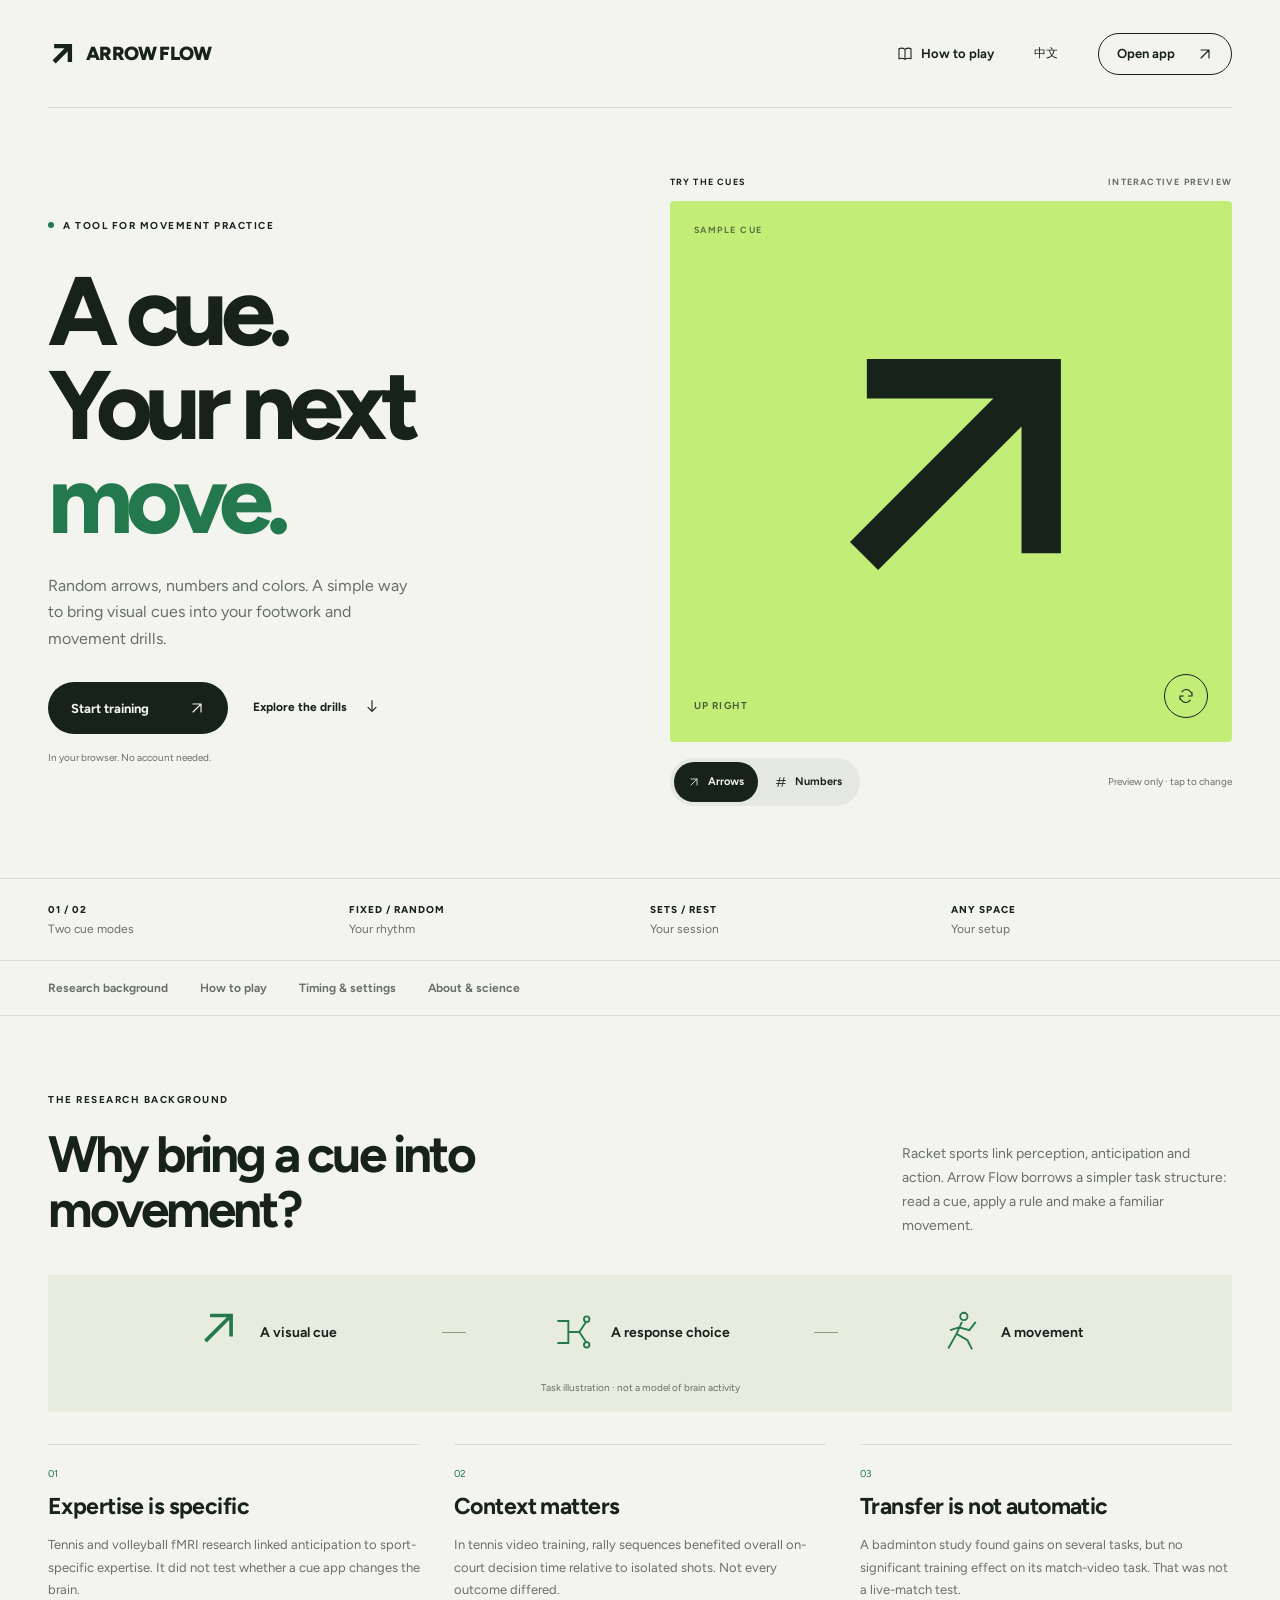
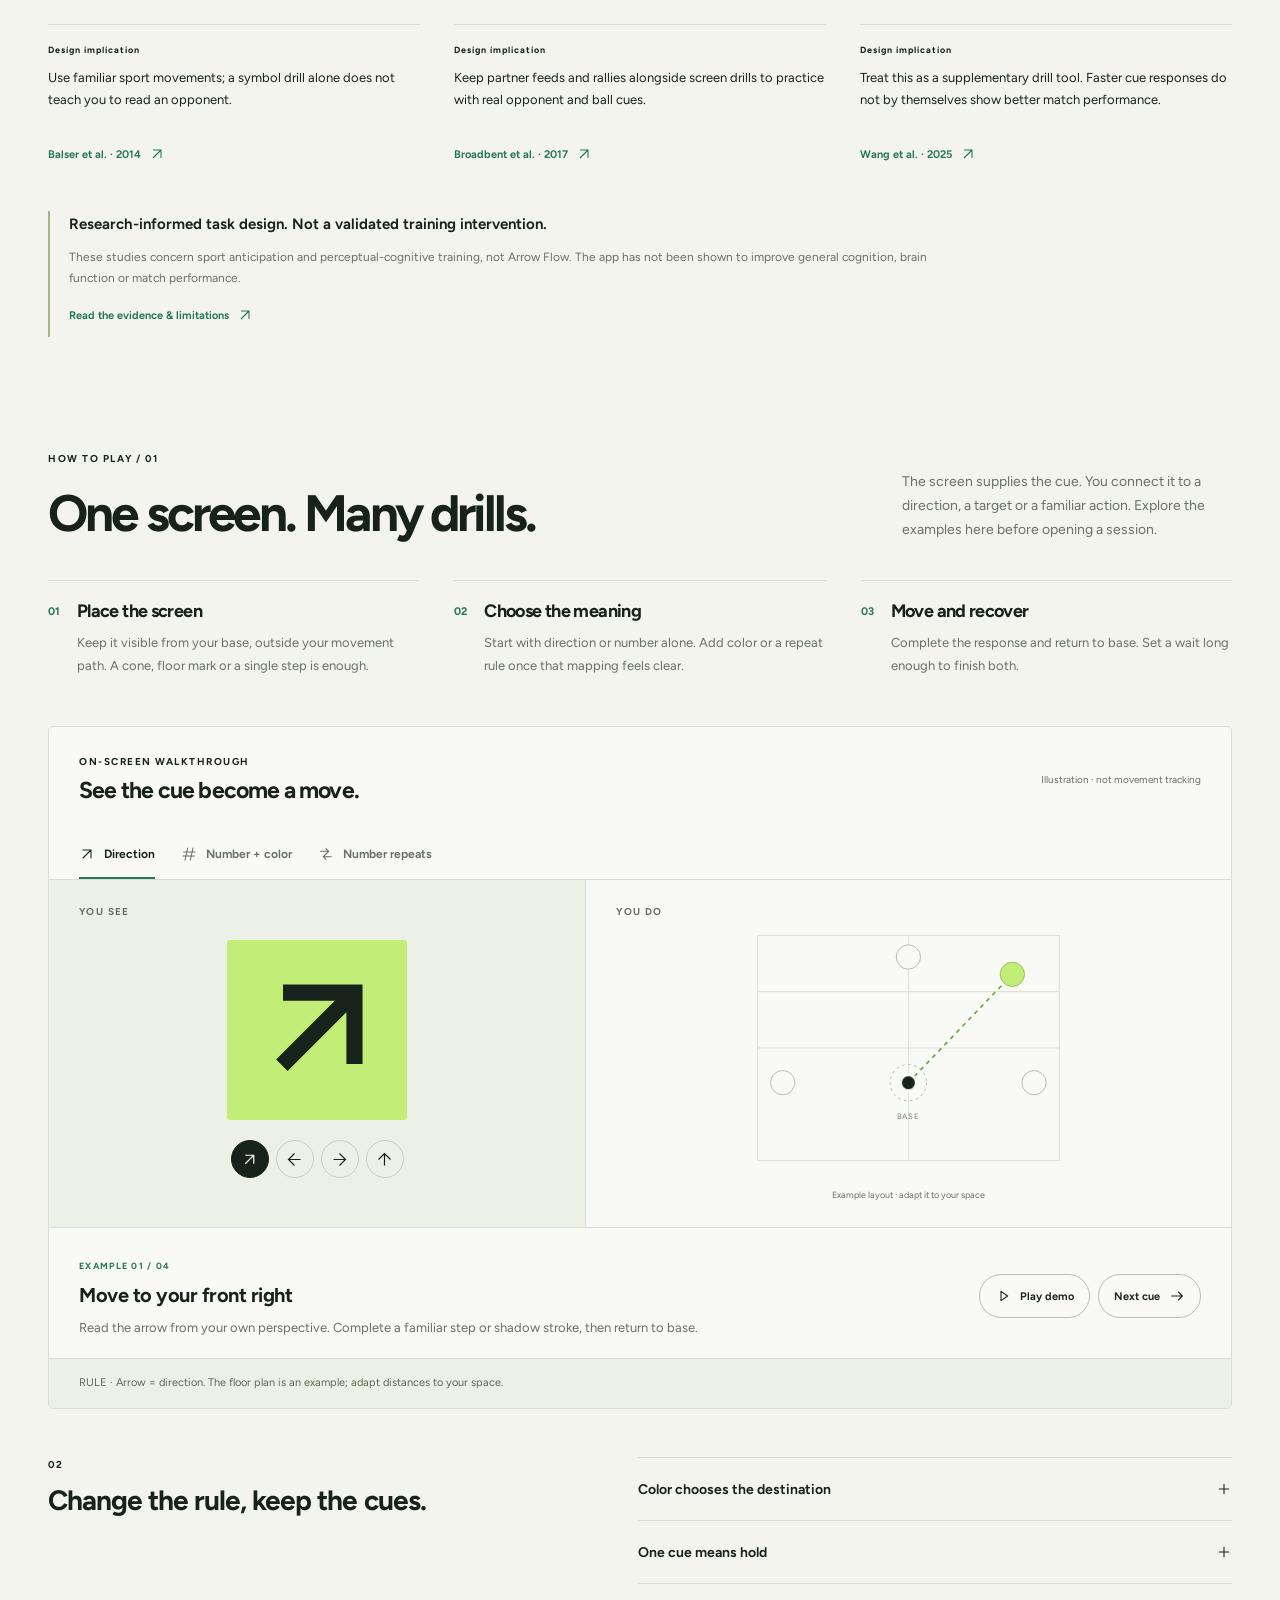
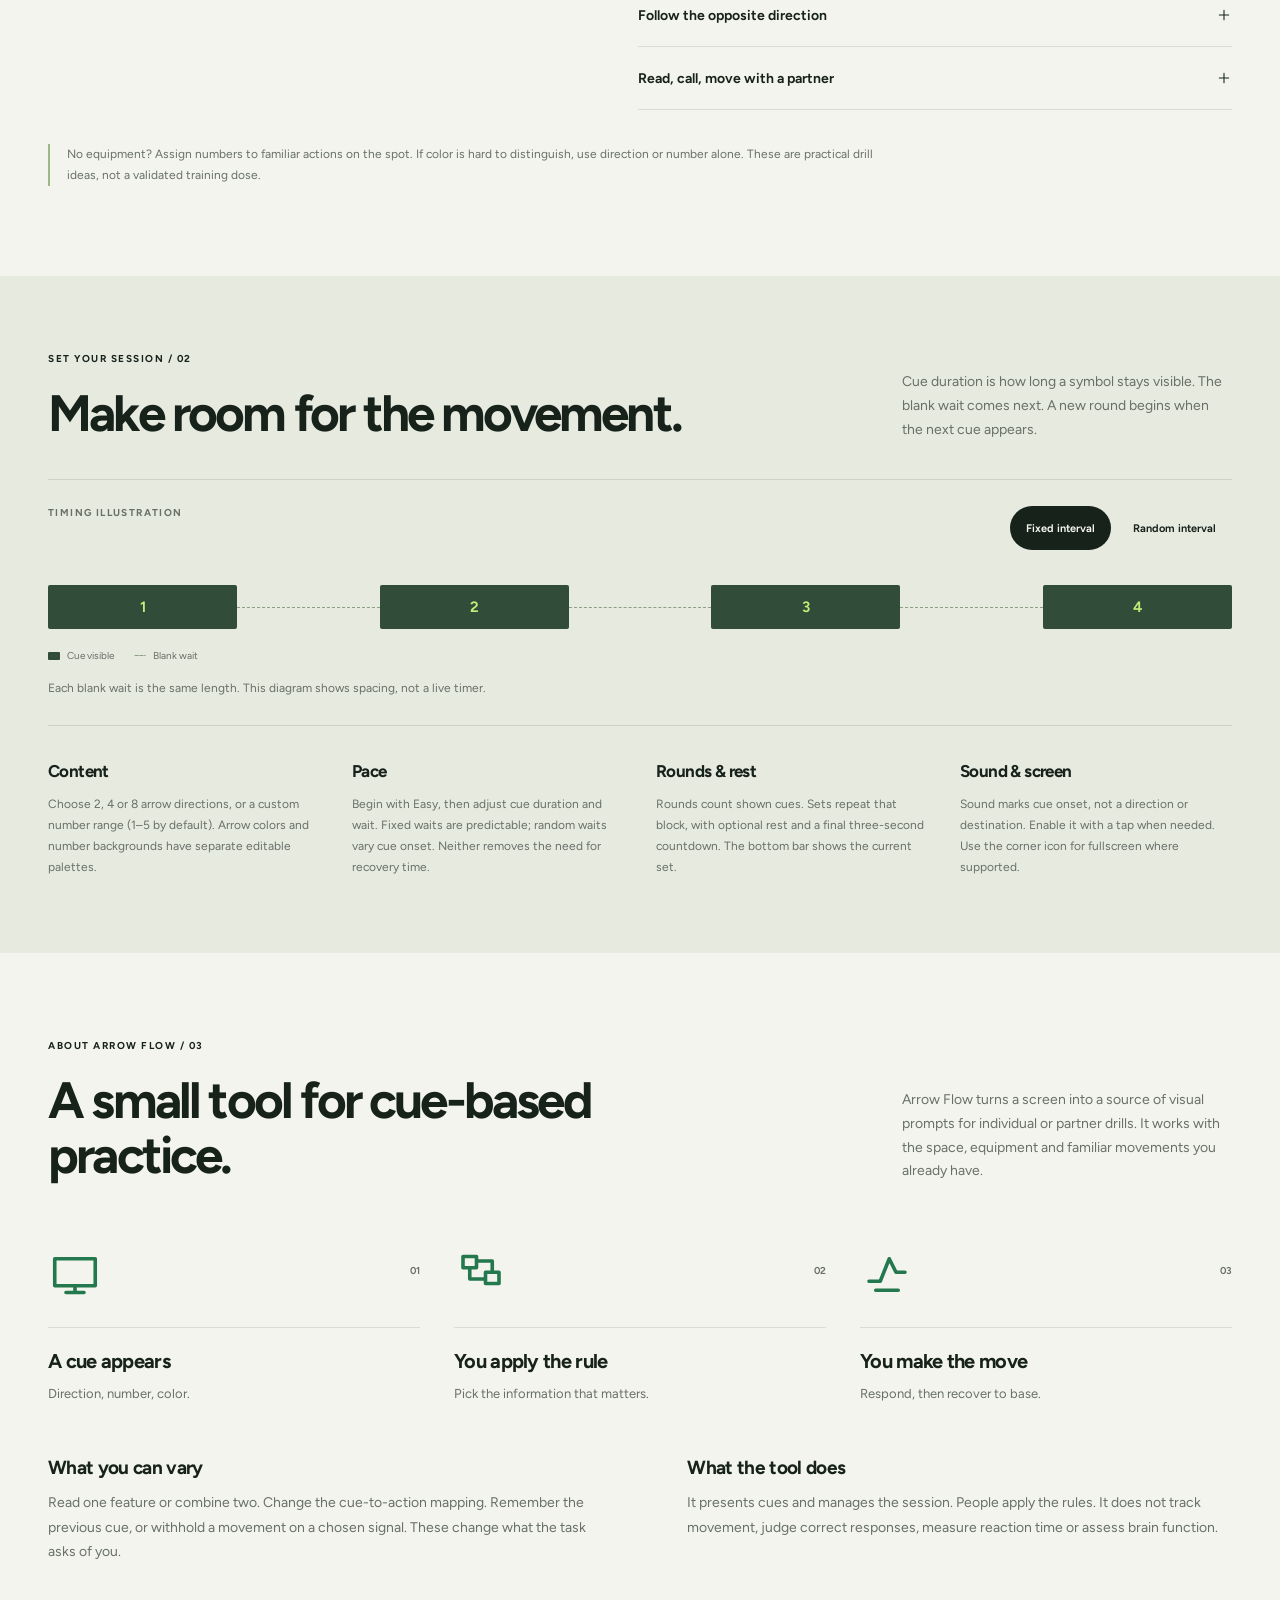
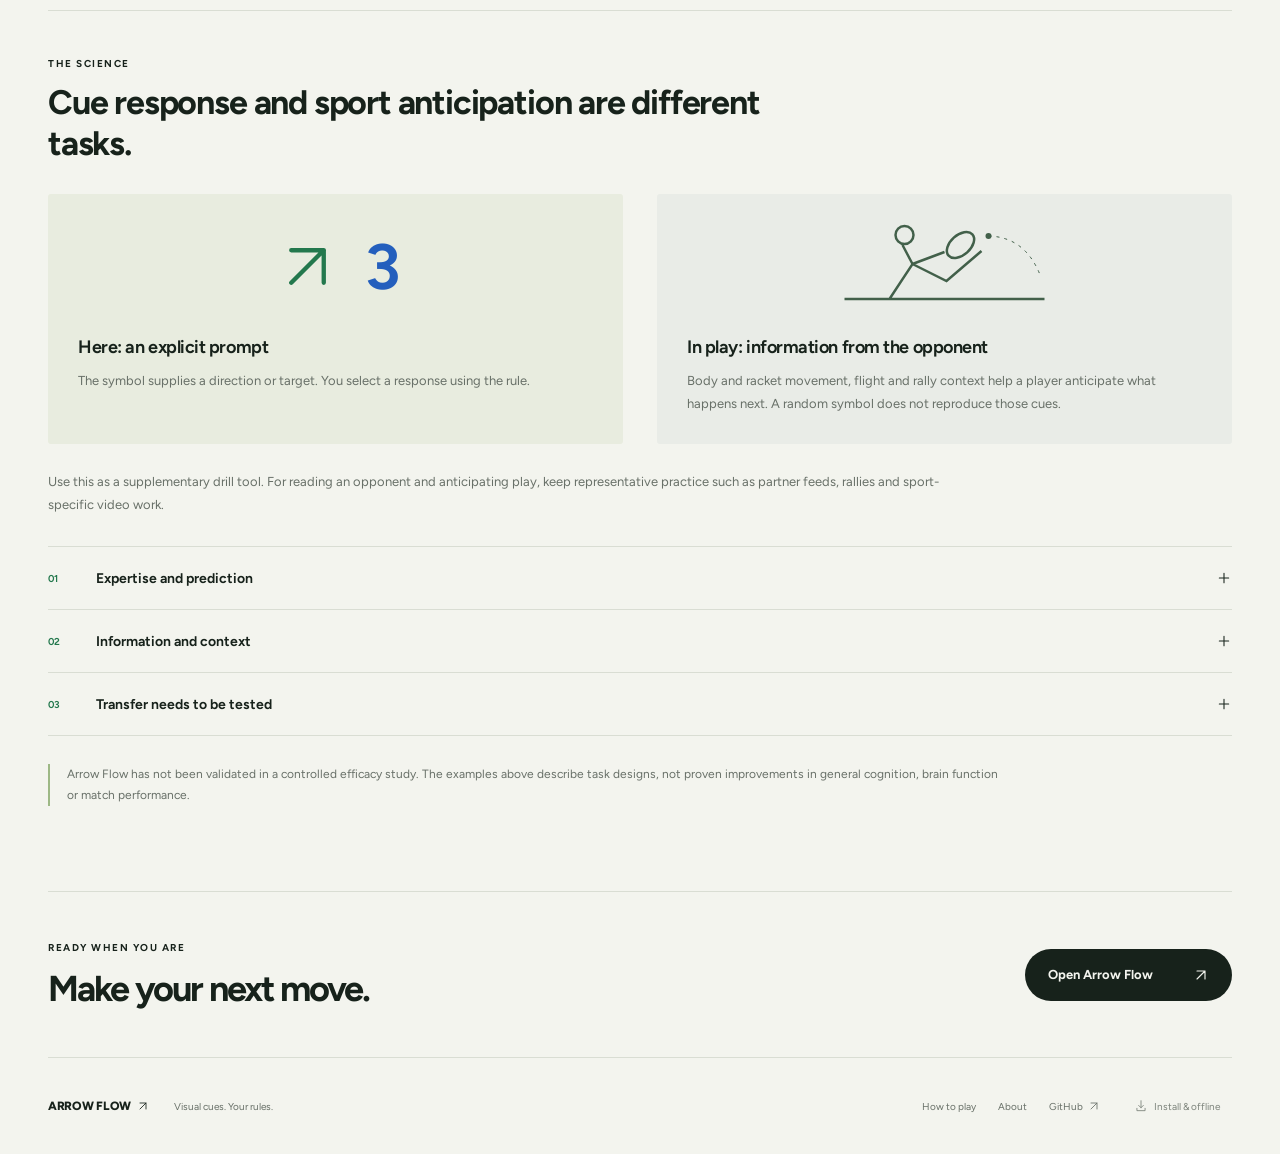
==== commit 2be72da4: "v1.8.5: introduce research context in bilingual onboarding" ====
--- a/landing.html
+++ b/landing.html
@@ -5,12 +5,12 @@
 <title>Arrow Flow — Visual cues for movement practice</title>
 <meta name="description" content="A simple visual cue tool for footwork and movement drills. Random arrows, numbers and colors, with timing you control.">
 <meta name="theme-color" content="#f3f4ee"><link rel="icon" href="./favicon.svg" type="image/svg+xml"><link rel="apple-touch-icon" href="./apple-touch-icon.png">
-<link rel="stylesheet" href="./landing.css?v=a81f2aa4c32b">
+<link rel="stylesheet" href="./landing.css?v=3ecac471e18f">
 <script src="./landing.js?v=d450ea085c9e" defer></script>
 <script src="./walkthrough.js?v=a3b13328164c" defer></script>
 <link rel="manifest" href="./manifest.webmanifest">
 <meta name="apple-mobile-web-app-title" content="Arrow Flow">
-<link rel="stylesheet" href="./pwa.css?v=ecfa882ba905">
+<link rel="stylesheet" href="./pwa.css?v=f7bd621b8e18">
 </head>
 <body>
 <a class="skip" href="#main" data-en="Skip to content" data-zh="跳至正文">Skip to content</a>
@@ -19,10 +19,10 @@
 <section class="hero wrap" aria-labelledby="hero-title"><div class="hero-copy"><div class="eyebrow"><span class="status-dot"></span><span data-en="A TOOL FOR MOVEMENT PRACTICE" data-zh="为移动练习设计">A TOOL FOR MOVEMENT PRACTICE</span></div><h1 id="hero-title" data-en="A cue.<br>Your next<br><em>move.</em>" data-zh="一个提示。<br>你的下一步。" data-html>A cue.<br>Your next<br><em>move.</em></h1><p class="hero-description" data-en="Random arrows, numbers and colors. A simple way to bring visual cues into your footwork and movement drills." data-zh="随机箭头、数字与颜色。把视觉提示融入步法与移动练习。">Random arrows, numbers and colors. A simple way to bring visual cues into your footwork and movement drills.</p><div class="hero-actions"><a class="button primary" href="./index.html"><span data-en="Start training" data-zh="开始练习">Start training</span><span aria-hidden="true"><svg class="inline-icon" viewBox="0 0 24 24" fill="none" stroke="currentColor" stroke-width="1.7" stroke-linecap="round" stroke-linejoin="round" aria-hidden="true" focusable="false"><path d="M6 18 18 6M6 6h12v12"/></svg></span></a><a class="text-link" href="#guide"><span data-en="Explore the drills" data-zh="了解玩法">Explore the drills</span><span aria-hidden="true"><svg class="inline-icon" viewBox="0 0 24 24" fill="none" stroke="currentColor" stroke-width="1.7" stroke-linecap="round" stroke-linejoin="round" aria-hidden="true" focusable="false"><path d="M12 4v16m-6-6 6 6 6-6"/></svg></span></a></div><p class="small-note" data-en="In your browser. No account needed." data-zh="打开浏览器即可使用，无需账号。">In your browser. No account needed.</p></div>
 <div class="hero-preview"><div class="preview-top"><span data-en="TRY THE CUES" data-zh="试试提示">TRY THE CUES</span><span class="demo-label" data-en="INTERACTIVE PREVIEW" data-zh="互动预览">INTERACTIVE PREVIEW</span></div><div class="preview-screen" id="preview-screen"><span class="cue-caption" data-en="SAMPLE CUE" data-zh="提示示例">SAMPLE CUE</span><svg id="demo-arrow" viewBox="0 0 200 200" fill="none" aria-hidden="true"><path d="M28 150 130 48H40V20h138v138h-28V68L48 170z" fill="currentColor"/></svg><span id="demo-number" hidden aria-hidden="true">3</span><span class="cue-readout" id="cue-readout" aria-hidden="true">UP RIGHT</span><button id="next-cue" aria-label="Show another cue"><svg viewBox="0 0 24 24" fill="none" stroke="currentColor" stroke-width="1.5" aria-hidden="true"><path d="M20 7v5h-5M4 17v-5h5M6.1 7a7 7 0 0 1 11.6-1L20 9M4 15l2.3 3A7 7 0 0 0 18 17"/></svg></button></div><div class="preview-controls"><div class="mode-switch" role="group" aria-label="Preview mode"><button type="button" data-mode="arrow" aria-pressed="true"><span aria-hidden="true"><svg class="inline-icon" viewBox="0 0 24 24" fill="none" stroke="currentColor" stroke-width="1.7" stroke-linecap="round" stroke-linejoin="round" aria-hidden="true" focusable="false"><path d="M6 18 18 6M6 6h12v12"/></svg></span><span data-en="Arrows" data-zh="箭头">Arrows</span></button><button type="button" data-mode="number" aria-pressed="false"><svg class="inline-icon" viewBox="0 0 24 24" fill="none" stroke="currentColor" stroke-width="1.7" stroke-linecap="round" stroke-linejoin="round" aria-hidden="true" focusable="false"><path d="m10 3-4 18M18 3l-4 18M4 9h17M3 15h17"/></svg><span data-en="Numbers" data-zh="数字">Numbers</span></button></div><span class="preview-hint" data-en="Preview only · tap to change" data-zh="仅为预览 · 点击切换">Preview only · tap to change</span></div><span class="sr-only" id="preview-announcement" role="status"></span></div></section>
 <div class="spec-strip"><div class="wrap specs"><span><b>01 / 02</b><span data-en="Two cue modes" data-zh="两种提示模式">Two cue modes</span></span><span><b data-en="FIXED / RANDOM" data-zh="固定 / 随机">FIXED / RANDOM</b><span data-en="Your rhythm" data-zh="自定间隔节奏">Your rhythm</span></span><span><b data-en="SETS / REST" data-zh="组数 / 休息">SETS / REST</b><span data-en="Your session" data-zh="组数与休息">Your session</span></span><span><b data-en="ANY SPACE" data-zh="不限场地">ANY SPACE</b><span data-en="Your setup" data-zh="按需布置">Your setup</span></span></div></div>
-<nav class="field-nav" aria-label="Page sections"><div class="wrap"><a href="#guide" data-en="How to play" data-zh="玩法说明">How to play</a><a href="#timing" data-en="Timing & settings" data-zh="节奏与设置">Timing &amp; settings</a><a href="#about" data-en="About & science" data-zh="关于与研究">About &amp; science</a></div></nav>
-<section class="drills wrap" id="guide" aria-labelledby="drill-title"><span id="drills" class="anchor-alias"></span><div class="section-intro"><div><span data-en="HOW TO PLAY / 01" data-zh="玩法说明 / 01" class="eyebrow">HOW TO PLAY / 01</span><h2 data-en="One screen. Many drills." data-zh="一块屏幕，多种练法。" id="drill-title">One screen. Many drills.</h2></div><p data-en="The screen supplies the cue. You connect it to a direction, a target or a familiar action. Explore the examples here before opening a session." data-zh="屏幕提供提示，你把它对应到方向、目标或熟悉的动作。先在这里试试示例，再开始练习。" >The screen supplies the cue. You connect it to a direction, a target or a familiar action. Explore the examples here before opening a session.</p></div>
+<nav class="field-nav" aria-label="Page sections"><div class="wrap"><a href="#research" data-en="Research background" data-zh="研究背景">Research background</a><a href="#guide" data-en="How to play" data-zh="玩法说明">How to play</a><a href="#timing" data-en="Timing & settings" data-zh="节奏与设置">Timing &amp; settings</a><a href="#about" data-en="About & science" data-zh="关于与研究">About &amp; science</a></div></nav>
+<section class="research-intro wrap" id="research" aria-labelledby="research-title"><div class="section-intro"><div><span class="eyebrow" data-en="THE RESEARCH BACKGROUND" data-zh="研究背景">THE RESEARCH BACKGROUND</span><h2 id="research-title" data-en="Why bring a cue into movement?" data-zh="为什么把视觉提示加入移动练习？">Why bring a cue into movement?</h2></div><p data-en="Racket sports link perception, anticipation and action. Arrow Flow borrows a simpler task structure: read a cue, apply a rule and make a familiar movement." data-zh="球拍运动把感知、预判与动作紧密联系在一起。Arrow Flow 借用其中更简单的任务结构：识别提示，按规则选择，再完成熟悉的动作。">Racket sports link perception, anticipation and action. Arrow Flow borrows a simpler task structure: read a cue, apply a rule and make a familiar movement.</p></div><div class="research-path" aria-label="Cue-based practice"><div><svg viewBox="0 0 48 48" fill="none" aria-hidden="true"><path d="M7 34 35 6M12 6h23v23" stroke="currentColor" stroke-width="4"/></svg><span data-en="A visual cue" data-zh="视觉提示">A visual cue</span></div><div><svg viewBox="0 0 48 48" fill="none" stroke="currentColor" stroke-width="2" aria-hidden="true"><path d="M8 12h12v24H8M20 24h12m0 0 8-12m-8 12 8 12"/><circle cx="40" cy="10" r="3"/><circle cx="40" cy="38" r="3"/></svg><span data-en="A response choice" data-zh="选择反应">A response choice</span></div><div><svg viewBox="0 0 48 48" fill="none" stroke="currentColor" stroke-width="2" aria-hidden="true"><circle cx="26" cy="7" r="4"/><path d="m24 13-6 13 12 7 5 10M18 26l-9 16m12-23 11 3 7-9M21 19l-10 3"/></svg><span data-en="A movement" data-zh="完成动作">A movement</span></div><p data-en="Task illustration · not a model of brain activity" data-zh="任务结构示意 · 非脑活动模型">Task illustration · not a model of brain activity</p></div><div class="research-cards"><article><span class="paper-number">01</span><h3 data-en="Expertise is specific" data-zh="经验具有专项性">Expertise is specific</h3><p data-en="Tennis and volleyball fMRI research linked anticipation to sport-specific expertise. It did not test whether a cue app changes the brain." data-zh="网球与排球的 fMRI 研究发现，预判时的神经活动与专项经验有关；它没有检验提示应用能否改变大脑。">Tennis and volleyball fMRI research linked anticipation to sport-specific expertise. It did not test whether a cue app changes the brain.</p><div class="research-implication"><span class="eyebrow" data-en="Design implication" data-zh="设计启发">Design implication</span><p data-en="Use familiar sport movements; a symbol drill alone does not teach you to read an opponent." data-zh="搭配熟悉的专项动作；单靠符号练习，不能等同于学会阅读对手。">Use familiar sport movements; a symbol drill alone does not teach you to read an opponent.</p></div><a href="https://doi.org/10.3389/fnhum.2014.00568" target="_blank" rel="noopener noreferrer">Balser et al. · 2014<svg class="inline-icon" viewBox="0 0 24 24" fill="none" stroke="currentColor" stroke-width="1.6" aria-hidden="true"><path d="M6 18 18 6M6 6h12v12"/></svg></a></article><article><span class="paper-number">02</span><h3 data-en="Context matters" data-zh="情境影响学习">Context matters</h3><p data-en="In tennis video training, rally sequences benefited overall on-court decision time relative to isolated shots. Not every outcome differed." data-zh="网球视频训练中，连续回合素材在场地测试的整体决策时间上优于孤立击球素材，但并非所有指标都有差异。">In tennis video training, rally sequences benefited overall on-court decision time relative to isolated shots. Not every outcome differed.</p><div class="research-implication"><span class="eyebrow" data-en="Design implication" data-zh="设计启发">Design implication</span><p data-en="Keep partner feeds and rallies alongside screen drills to practice with real opponent and ball cues." data-zh="把屏幕练习与喂球、对抗结合，保留真实对手与来球线索。">Keep partner feeds and rallies alongside screen drills to practice with real opponent and ball cues.</p></div><a href="https://doi.org/10.1371/journal.pone.0174311" target="_blank" rel="noopener noreferrer">Broadbent et al. · 2017<svg class="inline-icon" viewBox="0 0 24 24" fill="none" stroke="currentColor" stroke-width="1.6" aria-hidden="true"><path d="M6 18 18 6M6 6h12v12"/></svg></a></article><article><span class="paper-number">03</span><h3 data-en="Transfer is not automatic" data-zh="迁移并非自然而然">Transfer is not automatic</h3><p data-en="A badminton study found gains on several tasks, but no significant training effect on its match-video task. That was not a live-match test." data-zh="一项羽毛球研究在部分任务上发现改善，但比赛视频任务未见显著训练效果；它也不是实际比赛测试。">A badminton study found gains on several tasks, but no significant training effect on its match-video task. That was not a live-match test.</p><div class="research-implication"><span class="eyebrow" data-en="Design implication" data-zh="设计启发">Design implication</span><p data-en="Treat this as a supplementary drill tool. Faster cue responses do not by themselves show better match performance." data-zh="将它作为辅助练习工具。提示反应更快，本身并不能证明比赛表现更好。">Treat this as a supplementary drill tool. Faster cue responses do not by themselves show better match performance.</p></div><a href="https://doi.org/10.1038/s41598-025-93475-7" target="_blank" rel="noopener noreferrer">Wang et al. · 2025<svg class="inline-icon" viewBox="0 0 24 24" fill="none" stroke="currentColor" stroke-width="1.6" aria-hidden="true"><path d="M6 18 18 6M6 6h12v12"/></svg></a></article></div><div class="research-position"><p data-en="Research-informed task design. Not a validated training intervention." data-zh="参考研究的任务设计，尚未经效果验证。">Research-informed task design. Not a validated training intervention.</p><p data-en="These studies concern sport anticipation and perceptual-cognitive training, not Arrow Flow. The app has not been shown to improve general cognition, brain function or match performance." data-zh="这些研究讨论运动预判与知觉认知训练，并未研究 Arrow Flow。本应用尚无证据证明能提升一般认知、脑功能或比赛表现。">These studies concern sport anticipation and perceptual-cognitive training, not Arrow Flow. The app has not been shown to improve general cognition, brain function or match performance.</p><a href="#science"><span data-en="Read the evidence &amp; limitations" data-zh="查看研究与适用边界">Read the evidence &amp; limitations</span><svg class="inline-icon" viewBox="0 0 24 24" fill="none" stroke="currentColor" stroke-width="1.6" aria-hidden="true"><path d="M6 18 18 6M6 6h12v12"/></svg></a></div></section><section class="drills wrap" id="guide" aria-labelledby="drill-title"><span id="drills" class="anchor-alias"></span><div class="section-intro"><div><span data-en="HOW TO PLAY / 01" data-zh="玩法说明 / 01" class="eyebrow">HOW TO PLAY / 01</span><h2 data-en="One screen. Many drills." data-zh="一块屏幕，多种练法。" id="drill-title">One screen. Many drills.</h2></div><p data-en="The screen supplies the cue. You connect it to a direction, a target or a familiar action. Explore the examples here before opening a session." data-zh="屏幕提供提示，你把它对应到方向、目标或熟悉的动作。先在这里试试示例，再开始练习。" >The screen supplies the cue. You connect it to a direction, a target or a familiar action. Explore the examples here before opening a session.</p></div>
 <div class="setup-flow"><article><span class="setup-number">01</span><div><h3 data-en="Place the screen" data-zh="放好屏幕" >Place the screen</h3><p data-en="Keep it visible from your base, outside your movement path. A cone, floor mark or a single step is enough." data-zh="从起点能看清屏幕，并把设备放在移动路线外。可以用标志桶、地面标记，也可以只做一步移动。" >Keep it visible from your base, outside your movement path. A cone, floor mark or a single step is enough.</p></div></article><article><span class="setup-number">02</span><div><h3 data-en="Choose the meaning" data-zh="选择提示含义" >Choose the meaning</h3><p data-en="Start with direction or number alone. Add color or a repeat rule once that mapping feels clear." data-zh="先只读方向或数字。熟悉后再加入颜色或重复规则。" >Start with direction or number alone. Add color or a repeat rule once that mapping feels clear.</p></div></article><article><span class="setup-number">03</span><div><h3 data-en="Move and recover" data-zh="动作后回位" >Move and recover</h3><p data-en="Complete the response and return to base. Set a wait long enough to finish both." data-zh="完成动作，回到起点。等待间隔要足够容纳这两个过程。" >Complete the response and return to base. Set a wait long enough to finish both.</p></div></article></div><div class="walkthrough" id="walkthrough" aria-labelledby="walkthrough-title"><div class="walkthrough-heading"><div><span data-en="ON-SCREEN WALKTHROUGH" data-zh="交互演示" class="eyebrow">ON-SCREEN WALKTHROUGH</span><h3 data-en="See the cue become a move." data-zh="看看提示如何对应动作。" id="walkthrough-title">See the cue become a move.</h3></div><span data-en="Illustration · not movement tracking" data-zh="示意演示 · 不追踪动作" class="demo-disclaimer">Illustration · not movement tracking</span></div><div class="drill-tabs" role="group" aria-label="Drill examples"><button type="button" data-drill="direction" aria-pressed="true"><svg class="inline-icon" viewBox="0 0 24 24" fill="none" stroke="currentColor" stroke-width="1.6" stroke-linecap="round" stroke-linejoin="round" aria-hidden="true"><path d="M6 18 18 6M6 6h12v12"/></svg><span data-en="Direction" data-zh="方向" >Direction</span></button><button type="button" data-drill="target" aria-pressed="false"><svg class="inline-icon" viewBox="0 0 24 24" fill="none" stroke="currentColor" stroke-width="1.6" stroke-linecap="round" stroke-linejoin="round" aria-hidden="true"><path d="m10 3-4 18M18 3l-4 18M4 9h17M3 15h17"/></svg><span data-en="Number + color" data-zh="数字 + 颜色" >Number + color</span></button><button type="button" data-drill="repeat" aria-pressed="false"><svg class="inline-icon" viewBox="0 0 24 24" fill="none" stroke="currentColor" stroke-width="1.6" stroke-linecap="round" stroke-linejoin="round" aria-hidden="true"><path d="M4 8h12m-4-4 4 4-4 4M20 16H8m4-4-4 4 4 4"/></svg><span data-en="Number repeats" data-zh="数字重复" >Number repeats</span></button></div><div class="walkthrough-grid"><div class="demo-cue-area"><span class="diagram-label"><span data-en="YOU SEE" data-zh="你看到" >YOU SEE</span></span><div class="drill-cue" id="drill-cue" aria-hidden="true"><svg id="walk-arrow" viewBox="0 0 200 200" fill="currentColor"><path d="M28 150 130 48H40V20h138v138h-28V68L48 170z"/></svg><b id="walk-number" hidden>3</b></div><div class="demo-sequence" id="demo-sequence" aria-label="Example cue sequence"></div></div><div class="demo-floor-area"><span class="diagram-label"><span data-en="YOU DO" data-zh="你执行" >YOU DO</span></span><svg id="demo-floor" viewBox="0 0 420 300" role="img" aria-labelledby="floor-title floor-description"><title id="floor-title">Example movement layout</title><desc id="floor-description">A marker moves from base to the highlighted target and returns.</desc><path class="floor-lines" d="M36 20h348v260H36zM36 150h348M210 20v260M36 85h348"/><path id="demo-route" d="M210 190 330 65"/><g id="floor-targets"></g><circle class="base-ring" cx="210" cy="190" r="21"/><text id="base-label" x="210" y="232" text-anchor="middle">BASE</text><circle id="demo-player" cx="210" cy="190" r="9"/></svg><span class="layout-caption"><span data-en="Example layout · adapt it to your space" data-zh="示例布局 · 可按场地调整" >Example layout · adapt it to your space</span></span></div></div><div class="walkthrough-result"><div><span class="demo-step" id="demo-step"></span><h4 id="demo-action"></h4><p id="demo-explanation"></p></div><div class="demo-controls"><button type="button" id="demo-play" aria-pressed="false"><svg class="inline-icon" viewBox="0 0 24 24" fill="none" stroke="currentColor" stroke-width="1.6" stroke-linecap="round" stroke-linejoin="round" aria-hidden="true"><path d="m9 5 10 7-10 7z"/></svg><span data-en="Play demo" data-zh="播放演示" >Play demo</span></button><button type="button" id="demo-next"><span data-en="Next cue" data-zh="下一条" >Next cue</span><svg class="inline-icon" viewBox="0 0 24 24" fill="none" stroke="currentColor" stroke-width="1.6" stroke-linecap="round" stroke-linejoin="round" aria-hidden="true"><path d="M4 12h16m-6-6 6 6-6 6"/></svg></button></div></div><p class="demo-rule" id="demo-rule"></p><p class="sr-only" id="walk-status" role="status" aria-live="polite"></p></div>
-<div class="guide-extras"><div class="guide-subheading"><span data-en="02" data-zh="02" class="eyebrow">02</span><h3 data-en="Change the rule, keep the cues." data-zh="同一套提示，换一种规则。" >Change the rule, keep the cues.</h3></div><div class="variation-list"><details><summary><span data-en="Color chooses the destination" data-zh="颜色选择目标" >Color chooses the destination</span><svg class="inline-icon" viewBox="0 0 24 24" fill="none" stroke="currentColor" stroke-width="1.6" stroke-linecap="round" stroke-linejoin="round" aria-hidden="true"><path d="M12 5v14M5 12h14"/></svg></summary><p data-en="Match the palette to colored targets. Let color choose where to go and the number choose what to do there, such as 1 = touch and 2 = shadow a stroke. Keep one mapping for the whole set." data-zh="把配色与彩色标志桶对应。颜色决定去哪里，数字决定到达后的动作，例如 1 = 触碰、2 = 无球挥拍。一组内保持同一种对应方式。" >Match the palette to colored targets. Let color choose where to go and the number choose what to do there, such as 1 = touch and 2 = shadow a stroke. Keep one mapping for the whole set.</p></details><details><summary><span data-en="One cue means hold" data-zh="指定提示时不移动" >One cue means hold</span><svg class="inline-icon" viewBox="0 0 24 24" fill="none" stroke="currentColor" stroke-width="1.6" stroke-linecap="round" stroke-linejoin="round" aria-hidden="true"><path d="M12 5v14M5 12h14"/></svg></summary><p data-en="Choose a number or color that means stay at base, such as 5 or yellow. Follow normal rules for other cues. Reassess each new cue; add only one exception to begin." data-zh="指定一个数字或颜色代表留在起点，例如 5 或黄色。其余提示照常执行，每条新提示重新判断。开始时只加一个例外。" >Choose a number or color that means stay at base, such as 5 or yellow. Follow normal rules for other cues. Reassess each new cue; add only one exception to begin.</p></details><details><summary><span data-en="Follow the opposite direction" data-zh="反向移动" >Follow the opposite direction</span><svg class="inline-icon" viewBox="0 0 24 24" fill="none" stroke="currentColor" stroke-width="1.6" stroke-linecap="round" stroke-linejoin="round" aria-hidden="true"><path d="M12 5v14M5 12h14"/></svg></summary><p data-en="Use a familiar direction pair: a right arrow means left, and left means right. Agree on front and back in your actual space before adding them." data-zh="从熟悉的一对方向开始：右箭头向左、左箭头向右。增加前后方向前，先明确它们在实际空间中的含义。" >Use a familiar direction pair: a right arrow means left, and left means right. Agree on front and back in your actual space before adding them.</p></details><details><summary><span data-en="Read, call, move with a partner" data-zh="和搭档一起读、报、移动" >Read, call, move with a partner</span><svg class="inline-icon" viewBox="0 0 24 24" fill="none" stroke="currentColor" stroke-width="1.6" stroke-linecap="round" stroke-linejoin="round" aria-hidden="true"><path d="M12 5v14M5 12h14"/></svg></summary><p data-en="One person reads and calls the cue; the other follows the call. Swap next set. A partner can also observe wrong choices or missed cues; the app does not score them." data-zh="一人读屏幕并报出提示，另一人按口令移动，下一组交换。搭档也可以观察选错方向或漏看提示的情况；应用不会自动评分。" >One person reads and calls the cue; the other follows the call. Swap next set. A partner can also observe wrong choices or missed cues; the app does not score them.</p></details></div></div><p class="guide-footnote"><span data-en="No equipment? Assign numbers to familiar actions on the spot. If color is hard to distinguish, use direction or number alone. These are practical drill ideas, not a validated training dose." data-zh="没有器材时，可让数字对应熟悉的原地动作。颜色不易分辨时，只使用方向或数字即可。这些是玩法示例，并非经过验证的训练剂量。" >No equipment? Assign numbers to familiar actions on the spot. If color is hard to distinguish, use direction or number alone. These are practical drill ideas, not a validated training dose.</span></p></section><section class="session-section" id="timing" aria-labelledby="session-title"><div class="wrap"><div class="section-intro"><div><span data-en="SET YOUR SESSION / 02" data-zh="练习设置 / 02" class="eyebrow">SET YOUR SESSION / 02</span><h2 data-en="Make room for the movement." data-zh="给动作与回位留出时间。" id="session-title">Make room for the movement.</h2></div><p data-en="Cue duration is how long a symbol stays visible. The blank wait comes next. A new round begins when the next cue appears." data-zh="提示时长决定符号显示多久，随后进入空白等待。下一条提示出现时，才开始新一轮。" >Cue duration is how long a symbol stays visible. The blank wait comes next. A new round begins when the next cue appears.</p></div><div class="timing-demo"><div class="timing-toolbar"><span class="diagram-label"><span data-en="TIMING ILLUSTRATION" data-zh="节奏示意" >TIMING ILLUSTRATION</span></span><div role="group" class="timing-switch" aria-label="Interval illustration"><button type="button" data-timing="fixed" aria-pressed="true"><span data-en="Fixed interval" data-zh="固定间隔" >Fixed interval</span></button><button type="button" data-timing="random" aria-pressed="false"><span data-en="Random interval" data-zh="随机间隔" >Random interval</span></button></div></div><div class="timing-track" id="timing-track" aria-hidden="true"><span class="timing-cue">1</span><span class="timing-wait wait-one"></span><span class="timing-cue">2</span><span class="timing-wait wait-two"></span><span class="timing-cue">3</span><span class="timing-wait wait-three"></span><span class="timing-cue">4</span></div><div class="timing-legend"><span><i></i><span data-en="Cue visible" data-zh="提示显示" >Cue visible</span></span><span><i class="blank-key"></i><span data-en="Blank wait" data-zh="空白等待" >Blank wait</span></span></div><p id="timing-description"></p></div><div class="setting-notes"><article><h3 data-en="Content" data-zh="内容" >Content</h3><p data-en="Choose 2, 4 or 8 arrow directions, or a custom number range (1–5 by default). Arrow colors and number backgrounds have separate editable palettes." data-zh="可选 2、4、8 方向箭头，或自定数字范围（默认 1–5）。箭头颜色与数字背景各有独立配色。" >Choose 2, 4 or 8 arrow directions, or a custom number range (1–5 by default). Arrow colors and number backgrounds have separate editable palettes.</p></article><article><h3 data-en="Pace" data-zh="节奏" >Pace</h3><p data-en="Begin with Easy, then adjust cue duration and wait. Fixed waits are predictable; random waits vary cue onset. Neither removes the need for recovery time." data-zh="可从舒缓预设开始，再调提示时长和等待。固定间隔节奏可预测，随机间隔改变提示出现的时间；两者都要留足回位时间。" >Begin with Easy, then adjust cue duration and wait. Fixed waits are predictable; random waits vary cue onset. Neither removes the need for recovery time.</p></article><article><h3 data-en="Rounds &amp; rest" data-zh="轮数与休息" >Rounds &amp; rest</h3><p data-en="Rounds count shown cues. Sets repeat that block, with optional rest and a final three-second countdown. The bottom bar shows the current set." data-zh="轮数统计已显示的提示。多组练习可以加入组间休息，最后三秒倒数进入下一组。底部进度条只表示当前组的进度。" >Rounds count shown cues. Sets repeat that block, with optional rest and a final three-second countdown. The bottom bar shows the current set.</p></article><article><h3 data-en="Sound &amp; screen" data-zh="声音与屏幕" >Sound &amp; screen</h3><p data-en="Sound marks cue onset, not a direction or destination. Enable it with a tap when needed. Use the corner icon for fullscreen where supported." data-zh="提示音标记新提示出现，不代表方向或目标。需要时点击开启声音；支持的浏览器可用角落图标进入全屏。" >Sound marks cue onset, not a direction or destination. Enable it with a tap when needed. Use the corner icon for fullscreen where supported.</p></article></div></div></section><section class="about-section wrap" id="about" aria-labelledby="about-title"><div class="section-intro"><div><span data-en="ABOUT ARROW FLOW / 03" data-zh="关于 ARROW FLOW / 03" class="eyebrow">ABOUT ARROW FLOW / 03</span><h2 data-en="A small tool for cue-based practice." data-zh="一个轻量的视觉提示练习工具。" id="about-title">A small tool for cue-based practice.</h2></div><p data-en="Arrow Flow turns a screen into a source of visual prompts for individual or partner drills. It works with the space, equipment and familiar movements you already have." data-zh="Arrow Flow 把屏幕变成视觉提示来源，用于个人或搭档练习。场地、器材与动作都可以按已有条件安排。" >Arrow Flow turns a screen into a source of visual prompts for individual or partner drills. It works with the space, equipment and familiar movements you already have.</p></div><div class="response-flow"><article><div class="flow-visual"><svg class="flow-icon" viewBox="0 0 24 24" fill="none" stroke="currentColor" stroke-width="1.6" stroke-linecap="round" stroke-linejoin="round" aria-hidden="true"><path d="M3 7h18v12H3zM8 22h8M12 19v3"/></svg><span>01</span></div><h3 data-en="A cue appears" data-zh="提示出现" >A cue appears</h3><p data-en="Direction, number, color." data-zh="方向、数字或颜色。" >Direction, number, color.</p></article><article><div class="flow-visual"><svg class="flow-icon" viewBox="0 0 24 24" fill="none" stroke="currentColor" stroke-width="1.6" stroke-linecap="round" stroke-linejoin="round" aria-hidden="true"><path d="M4 6h6v5H4zM14 13h6v5h-6zM10 8h7v5M7 11v5h7"/></svg><span>02</span></div><h3 data-en="You apply the rule" data-zh="你判断规则" >You apply the rule</h3><p data-en="Pick the information that matters." data-zh="选择与当前规则有关的信息。" >Pick the information that matters.</p></article><article><div class="flow-visual"><svg class="flow-icon" viewBox="0 0 24 24" fill="none" stroke="currentColor" stroke-width="1.6" stroke-linecap="round" stroke-linejoin="round" aria-hidden="true"><path d="M4 17h5l4-10 3 6h4M7 21h10"/></svg><span>03</span></div><h3 data-en="You make the move" data-zh="你完成动作" >You make the move</h3><p data-en="Respond, then recover to base." data-zh="执行动作，然后回位。" >Respond, then recover to base.</p></article></div><div class="about-purpose"><div><h3 data-en="What you can vary" data-zh="可以改变什么" >What you can vary</h3><p data-en="Read one feature or combine two. Change the cue-to-action mapping. Remember the previous cue, or withhold a movement on a chosen signal. These change what the task asks of you." data-zh="可以只读一种信息，也可以组合两种；可以改变提示与动作的对应方式；也可以记住上一条提示，或在指定提示出现时不移动。这些变化改变的是任务要求。" >Read one feature or combine two. Change the cue-to-action mapping. Remember the previous cue, or withhold a movement on a chosen signal. These change what the task asks of you.</p></div><div><h3 data-en="What the tool does" data-zh="应用负责什么" >What the tool does</h3><p data-en="It presents cues and manages the session. People apply the rules. It does not track movement, judge correct responses, measure reaction time or assess brain function." data-zh="它负责显示提示与安排练习节奏，规则由人执行。它不会追踪动作、判断对错、测量反应时或评估脑功能。" >It presents cues and manages the session. People apply the rules. It does not track movement, judge correct responses, measure reaction time or assess brain function.</p></div></div><div class="science-block"><div class="guide-subheading"><span data-en="THE SCIENCE" data-zh="研究与定位" class="eyebrow">THE SCIENCE</span><h3 data-en="Cue response and sport anticipation are different tasks." data-zh="提示反应与运动预判，是不同的任务。" >Cue response and sport anticipation are different tasks.</h3></div><div class="transfer-visual"><div><div class="symbol-scene" aria-hidden="true"><svg class="comparison-arrow" viewBox="0 0 24 24" fill="none" stroke="currentColor" stroke-width="1.6" stroke-linecap="round" stroke-linejoin="round" aria-hidden="true"><path d="M6 18 18 6M6 6h12v12"/></svg><span>3</span></div><h4 data-en="Here: an explicit prompt" data-zh="这里：明确给出的提示" >Here: an explicit prompt</h4><p data-en="The symbol supplies a direction or target. You select a response using the rule." data-zh="符号直接提供方向或目标，你根据规则选择动作。" >The symbol supplies a direction or target. You select a response using the rule.</p></div><div><svg class="sport-scene" viewBox="0 0 240 95" fill="none" aria-hidden="true"><path d="M20 80h200M65 80l23-35 34 17 35-30M88 45l-10-19M88 45l32-12" stroke="currentColor" stroke-width="2.5"/><circle cx="80" cy="16" r="9" stroke="currentColor" stroke-width="2.5"/><ellipse cx="136" cy="26" rx="10" ry="16" transform="rotate(48 136 26)" stroke="currentColor" stroke-width="2.5"/><path d="M164 17q37 1 52 40" stroke="currentColor" stroke-dasharray="3 5"/><circle cx="164" cy="17" r="3" fill="currentColor"/></svg><h4 data-en="In play: information from the opponent" data-zh="比赛中：对手与回合的信息" >In play: information from the opponent</h4><p data-en="Body and racket movement, flight and rally context help a player anticipate what happens next. A random symbol does not reproduce those cues." data-zh="球员通过身体与球拍动作、球的飞行及回合背景预判下一步。随机符号没有复现这些线索。" >Body and racket movement, flight and rally context help a player anticipate what happens next. A random symbol does not reproduce those cues.</p></div></div><p data-en="Use this as a supplementary drill tool. For reading an opponent and anticipating play, keep representative practice such as partner feeds, rallies and sport-specific video work." data-zh="可以把它作为辅助练习工具。阅读对手动作与预判来球，仍需要搭档喂球、对抗及专项视频等包含真实线索的练习。" class="science-prose">Use this as a supplementary drill tool. For reading an opponent and anticipating play, keep representative practice such as partner feeds, rallies and sport-specific video work.</p><div class="research-details"><details><summary><span class="paper-number">01</span><span data-en="Expertise and prediction" data-zh="经验与预测" >Expertise and prediction</span><svg class="inline-icon" viewBox="0 0 24 24" fill="none" stroke="currentColor" stroke-width="1.6" stroke-linecap="round" stroke-linejoin="round" aria-hidden="true"><path d="M12 5v14M5 12h14"/></svg></summary><div><p data-en="A tennis/volleyball fMRI study found expertise-related activity during sport anticipation. It was an association, not a test of a visual-cue app." data-zh="网球与排球的 fMRI 研究发现，专项预判中的神经活动与经验有关。这是关联研究，并未检验视觉提示应用的效果。" >A tennis/volleyball fMRI study found expertise-related activity during sport anticipation. It was an association, not a test of a visual-cue app.</p><a href="https://doi.org/10.3389/fnhum.2014.00568" target="_blank" rel="noopener noreferrer">Balser et al. · 2014<svg class="inline-icon" viewBox="0 0 24 24" fill="none" stroke="currentColor" stroke-width="1.6" stroke-linecap="round" stroke-linejoin="round" aria-hidden="true"><path d="M6 18 18 6M6 6h12v12"/></svg></a></div></details><details><summary><span class="paper-number">02</span><span data-en="Information and context" data-zh="线索与情境" >Information and context</span><svg class="inline-icon" viewBox="0 0 24 24" fill="none" stroke="currentColor" stroke-width="1.6" stroke-linecap="round" stroke-linejoin="round" aria-hidden="true"><path d="M12 5v14M5 12h14"/></svg></summary><div><p data-en="Tennis training with rally-sequence footage benefited overall on-court decision time relative to isolated-shot footage; not every outcome differed. The training included opponent information absent here." data-zh="使用连续回合视频的网球训练，在场地测试整体决策时间上优于独立击球视频，但并非所有指标都有差异。它包含这里没有的对手线索。" >Tennis training with rally-sequence footage benefited overall on-court decision time relative to isolated-shot footage; not every outcome differed. The training included opponent information absent here.</p><a href="https://doi.org/10.1371/journal.pone.0174311" target="_blank" rel="noopener noreferrer">Broadbent et al. · 2017<svg class="inline-icon" viewBox="0 0 24 24" fill="none" stroke="currentColor" stroke-width="1.6" stroke-linecap="round" stroke-linejoin="round" aria-hidden="true"><path d="M6 18 18 6M6 6h12v12"/></svg></a></div></details><details><summary><span class="paper-number">03</span><span data-en="Transfer needs to be tested" data-zh="迁移需要单独检验" >Transfer needs to be tested</span><svg class="inline-icon" viewBox="0 0 24 24" fill="none" stroke="currentColor" stroke-width="1.6" stroke-linecap="round" stroke-linejoin="round" aria-hidden="true"><path d="M12 5v14M5 12h14"/></svg></summary><div><p data-en="A badminton study reported gains on several video and simulated-movement tasks, but no significant training effects on a match-video task. That task was not live match performance." data-zh="一项羽毛球研究在部分视频与模拟移动任务上发现改善，但比赛视频任务没有显著训练效果；这也不是实际比赛表现。" >A badminton study reported gains on several video and simulated-movement tasks, but no significant training effects on a match-video task. That task was not live match performance.</p><a href="https://doi.org/10.1038/s41598-025-93475-7" target="_blank" rel="noopener noreferrer">Wang et al. · 2025<svg class="inline-icon" viewBox="0 0 24 24" fill="none" stroke="currentColor" stroke-width="1.6" stroke-linecap="round" stroke-linejoin="round" aria-hidden="true"><path d="M6 18 18 6M6 6h12v12"/></svg></a></div></details></div><p data-en="Arrow Flow has not been validated in a controlled efficacy study. The examples above describe task designs, not proven improvements in general cognition, brain function or match performance." data-zh="Arrow Flow 尚未经过对照效果研究验证。上面的示例描述的是任务设计，不代表已经证实能改善一般认知、脑功能或比赛表现。" class="research-boundary">Arrow Flow has not been validated in a controlled efficacy study. The examples above describe task designs, not proven improvements in general cognition, brain function or match performance.</p></div></section><section class="closing wrap"><div><span class="eyebrow" data-en="READY WHEN YOU ARE" data-zh="准备好，就开始">READY WHEN YOU ARE</span><h2 data-en="Make your next move." data-zh="开始你的下一组练习。">Make your next move.</h2></div><a class="button primary" href="./index.html"><span data-en="Open Arrow Flow" data-zh="打开 Arrow Flow">Open Arrow Flow</span><span aria-hidden="true"><svg class="inline-icon" viewBox="0 0 24 24" fill="none" stroke="currentColor" stroke-width="1.7" stroke-linecap="round" stroke-linejoin="round" aria-hidden="true" focusable="false"><path d="M6 18 18 6M6 6h12v12"/></svg></span></a></section>
+<div class="guide-extras"><div class="guide-subheading"><span data-en="02" data-zh="02" class="eyebrow">02</span><h3 data-en="Change the rule, keep the cues." data-zh="同一套提示，换一种规则。" >Change the rule, keep the cues.</h3></div><div class="variation-list"><details><summary><span data-en="Color chooses the destination" data-zh="颜色选择目标" >Color chooses the destination</span><svg class="inline-icon" viewBox="0 0 24 24" fill="none" stroke="currentColor" stroke-width="1.6" stroke-linecap="round" stroke-linejoin="round" aria-hidden="true"><path d="M12 5v14M5 12h14"/></svg></summary><p data-en="Match the palette to colored targets. Let color choose where to go and the number choose what to do there, such as 1 = touch and 2 = shadow a stroke. Keep one mapping for the whole set." data-zh="把配色与彩色标志桶对应。颜色决定去哪里，数字决定到达后的动作，例如 1 = 触碰、2 = 无球挥拍。一组内保持同一种对应方式。" >Match the palette to colored targets. Let color choose where to go and the number choose what to do there, such as 1 = touch and 2 = shadow a stroke. Keep one mapping for the whole set.</p></details><details><summary><span data-en="One cue means hold" data-zh="指定提示时不移动" >One cue means hold</span><svg class="inline-icon" viewBox="0 0 24 24" fill="none" stroke="currentColor" stroke-width="1.6" stroke-linecap="round" stroke-linejoin="round" aria-hidden="true"><path d="M12 5v14M5 12h14"/></svg></summary><p data-en="Choose a number or color that means stay at base, such as 5 or yellow. Follow normal rules for other cues. Reassess each new cue; add only one exception to begin." data-zh="指定一个数字或颜色代表留在起点，例如 5 或黄色。其余提示照常执行，每条新提示重新判断。开始时只加一个例外。" >Choose a number or color that means stay at base, such as 5 or yellow. Follow normal rules for other cues. Reassess each new cue; add only one exception to begin.</p></details><details><summary><span data-en="Follow the opposite direction" data-zh="反向移动" >Follow the opposite direction</span><svg class="inline-icon" viewBox="0 0 24 24" fill="none" stroke="currentColor" stroke-width="1.6" stroke-linecap="round" stroke-linejoin="round" aria-hidden="true"><path d="M12 5v14M5 12h14"/></svg></summary><p data-en="Use a familiar direction pair: a right arrow means left, and left means right. Agree on front and back in your actual space before adding them." data-zh="从熟悉的一对方向开始：右箭头向左、左箭头向右。增加前后方向前，先明确它们在实际空间中的含义。" >Use a familiar direction pair: a right arrow means left, and left means right. Agree on front and back in your actual space before adding them.</p></details><details><summary><span data-en="Read, call, move with a partner" data-zh="和搭档一起读、报、移动" >Read, call, move with a partner</span><svg class="inline-icon" viewBox="0 0 24 24" fill="none" stroke="currentColor" stroke-width="1.6" stroke-linecap="round" stroke-linejoin="round" aria-hidden="true"><path d="M12 5v14M5 12h14"/></svg></summary><p data-en="One person reads and calls the cue; the other follows the call. Swap next set. A partner can also observe wrong choices or missed cues; the app does not score them." data-zh="一人读屏幕并报出提示，另一人按口令移动，下一组交换。搭档也可以观察选错方向或漏看提示的情况；应用不会自动评分。" >One person reads and calls the cue; the other follows the call. Swap next set. A partner can also observe wrong choices or missed cues; the app does not score them.</p></details></div></div><p class="guide-footnote"><span data-en="No equipment? Assign numbers to familiar actions on the spot. If color is hard to distinguish, use direction or number alone. These are practical drill ideas, not a validated training dose." data-zh="没有器材时，可让数字对应熟悉的原地动作。颜色不易分辨时，只使用方向或数字即可。这些是玩法示例，并非经过验证的训练剂量。" >No equipment? Assign numbers to familiar actions on the spot. If color is hard to distinguish, use direction or number alone. These are practical drill ideas, not a validated training dose.</span></p></section><section class="session-section" id="timing" aria-labelledby="session-title"><div class="wrap"><div class="section-intro"><div><span data-en="SET YOUR SESSION / 02" data-zh="练习设置 / 02" class="eyebrow">SET YOUR SESSION / 02</span><h2 data-en="Make room for the movement." data-zh="给动作与回位留出时间。" id="session-title">Make room for the movement.</h2></div><p data-en="Cue duration is how long a symbol stays visible. The blank wait comes next. A new round begins when the next cue appears." data-zh="提示时长决定符号显示多久，随后进入空白等待。下一条提示出现时，才开始新一轮。" >Cue duration is how long a symbol stays visible. The blank wait comes next. A new round begins when the next cue appears.</p></div><div class="timing-demo"><div class="timing-toolbar"><span class="diagram-label"><span data-en="TIMING ILLUSTRATION" data-zh="节奏示意" >TIMING ILLUSTRATION</span></span><div role="group" class="timing-switch" aria-label="Interval illustration"><button type="button" data-timing="fixed" aria-pressed="true"><span data-en="Fixed interval" data-zh="固定间隔" >Fixed interval</span></button><button type="button" data-timing="random" aria-pressed="false"><span data-en="Random interval" data-zh="随机间隔" >Random interval</span></button></div></div><div class="timing-track" id="timing-track" aria-hidden="true"><span class="timing-cue">1</span><span class="timing-wait wait-one"></span><span class="timing-cue">2</span><span class="timing-wait wait-two"></span><span class="timing-cue">3</span><span class="timing-wait wait-three"></span><span class="timing-cue">4</span></div><div class="timing-legend"><span><i></i><span data-en="Cue visible" data-zh="提示显示" >Cue visible</span></span><span><i class="blank-key"></i><span data-en="Blank wait" data-zh="空白等待" >Blank wait</span></span></div><p id="timing-description"></p></div><div class="setting-notes"><article><h3 data-en="Content" data-zh="内容" >Content</h3><p data-en="Choose 2, 4 or 8 arrow directions, or a custom number range (1–5 by default). Arrow colors and number backgrounds have separate editable palettes." data-zh="可选 2、4、8 方向箭头，或自定数字范围（默认 1–5）。箭头颜色与数字背景各有独立配色。" >Choose 2, 4 or 8 arrow directions, or a custom number range (1–5 by default). Arrow colors and number backgrounds have separate editable palettes.</p></article><article><h3 data-en="Pace" data-zh="节奏" >Pace</h3><p data-en="Begin with Easy, then adjust cue duration and wait. Fixed waits are predictable; random waits vary cue onset. Neither removes the need for recovery time." data-zh="可从舒缓预设开始，再调提示时长和等待。固定间隔节奏可预测，随机间隔改变提示出现的时间；两者都要留足回位时间。" >Begin with Easy, then adjust cue duration and wait. Fixed waits are predictable; random waits vary cue onset. Neither removes the need for recovery time.</p></article><article><h3 data-en="Rounds &amp; rest" data-zh="轮数与休息" >Rounds &amp; rest</h3><p data-en="Rounds count shown cues. Sets repeat that block, with optional rest and a final three-second countdown. The bottom bar shows the current set." data-zh="轮数统计已显示的提示。多组练习可以加入组间休息，最后三秒倒数进入下一组。底部进度条只表示当前组的进度。" >Rounds count shown cues. Sets repeat that block, with optional rest and a final three-second countdown. The bottom bar shows the current set.</p></article><article><h3 data-en="Sound &amp; screen" data-zh="声音与屏幕" >Sound &amp; screen</h3><p data-en="Sound marks cue onset, not a direction or destination. Enable it with a tap when needed. Use the corner icon for fullscreen where supported." data-zh="提示音标记新提示出现，不代表方向或目标。需要时点击开启声音；支持的浏览器可用角落图标进入全屏。" >Sound marks cue onset, not a direction or destination. Enable it with a tap when needed. Use the corner icon for fullscreen where supported.</p></article></div></div></section><section class="about-section wrap" id="about" aria-labelledby="about-title"><div class="section-intro"><div><span data-en="ABOUT ARROW FLOW / 03" data-zh="关于 ARROW FLOW / 03" class="eyebrow">ABOUT ARROW FLOW / 03</span><h2 data-en="A small tool for cue-based practice." data-zh="一个轻量的视觉提示练习工具。" id="about-title">A small tool for cue-based practice.</h2></div><p data-en="Arrow Flow turns a screen into a source of visual prompts for individual or partner drills. It works with the space, equipment and familiar movements you already have." data-zh="Arrow Flow 把屏幕变成视觉提示来源，用于个人或搭档练习。场地、器材与动作都可以按已有条件安排。" >Arrow Flow turns a screen into a source of visual prompts for individual or partner drills. It works with the space, equipment and familiar movements you already have.</p></div><div class="response-flow"><article><div class="flow-visual"><svg class="flow-icon" viewBox="0 0 24 24" fill="none" stroke="currentColor" stroke-width="1.6" stroke-linecap="round" stroke-linejoin="round" aria-hidden="true"><path d="M3 7h18v12H3zM8 22h8M12 19v3"/></svg><span>01</span></div><h3 data-en="A cue appears" data-zh="提示出现" >A cue appears</h3><p data-en="Direction, number, color." data-zh="方向、数字或颜色。" >Direction, number, color.</p></article><article><div class="flow-visual"><svg class="flow-icon" viewBox="0 0 24 24" fill="none" stroke="currentColor" stroke-width="1.6" stroke-linecap="round" stroke-linejoin="round" aria-hidden="true"><path d="M4 6h6v5H4zM14 13h6v5h-6zM10 8h7v5M7 11v5h7"/></svg><span>02</span></div><h3 data-en="You apply the rule" data-zh="你判断规则" >You apply the rule</h3><p data-en="Pick the information that matters." data-zh="选择与当前规则有关的信息。" >Pick the information that matters.</p></article><article><div class="flow-visual"><svg class="flow-icon" viewBox="0 0 24 24" fill="none" stroke="currentColor" stroke-width="1.6" stroke-linecap="round" stroke-linejoin="round" aria-hidden="true"><path d="M4 17h5l4-10 3 6h4M7 21h10"/></svg><span>03</span></div><h3 data-en="You make the move" data-zh="你完成动作" >You make the move</h3><p data-en="Respond, then recover to base." data-zh="执行动作，然后回位。" >Respond, then recover to base.</p></article></div><div class="about-purpose"><div><h3 data-en="What you can vary" data-zh="可以改变什么" >What you can vary</h3><p data-en="Read one feature or combine two. Change the cue-to-action mapping. Remember the previous cue, or withhold a movement on a chosen signal. These change what the task asks of you." data-zh="可以只读一种信息，也可以组合两种；可以改变提示与动作的对应方式；也可以记住上一条提示，或在指定提示出现时不移动。这些变化改变的是任务要求。" >Read one feature or combine two. Change the cue-to-action mapping. Remember the previous cue, or withhold a movement on a chosen signal. These change what the task asks of you.</p></div><div><h3 data-en="What the tool does" data-zh="应用负责什么" >What the tool does</h3><p data-en="It presents cues and manages the session. People apply the rules. It does not track movement, judge correct responses, measure reaction time or assess brain function." data-zh="它负责显示提示与安排练习节奏，规则由人执行。它不会追踪动作、判断对错、测量反应时或评估脑功能。" >It presents cues and manages the session. People apply the rules. It does not track movement, judge correct responses, measure reaction time or assess brain function.</p></div></div><div class="science-block" id="science"><div class="guide-subheading"><span data-en="THE SCIENCE" data-zh="研究与定位" class="eyebrow">THE SCIENCE</span><h3 data-en="Cue response and sport anticipation are different tasks." data-zh="提示反应与运动预判，是不同的任务。" >Cue response and sport anticipation are different tasks.</h3></div><div class="transfer-visual"><div><div class="symbol-scene" aria-hidden="true"><svg class="comparison-arrow" viewBox="0 0 24 24" fill="none" stroke="currentColor" stroke-width="1.6" stroke-linecap="round" stroke-linejoin="round" aria-hidden="true"><path d="M6 18 18 6M6 6h12v12"/></svg><span>3</span></div><h4 data-en="Here: an explicit prompt" data-zh="这里：明确给出的提示" >Here: an explicit prompt</h4><p data-en="The symbol supplies a direction or target. You select a response using the rule." data-zh="符号直接提供方向或目标，你根据规则选择动作。" >The symbol supplies a direction or target. You select a response using the rule.</p></div><div><svg class="sport-scene" viewBox="0 0 240 95" fill="none" aria-hidden="true"><path d="M20 80h200M65 80l23-35 34 17 35-30M88 45l-10-19M88 45l32-12" stroke="currentColor" stroke-width="2.5"/><circle cx="80" cy="16" r="9" stroke="currentColor" stroke-width="2.5"/><ellipse cx="136" cy="26" rx="10" ry="16" transform="rotate(48 136 26)" stroke="currentColor" stroke-width="2.5"/><path d="M164 17q37 1 52 40" stroke="currentColor" stroke-dasharray="3 5"/><circle cx="164" cy="17" r="3" fill="currentColor"/></svg><h4 data-en="In play: information from the opponent" data-zh="比赛中：对手与回合的信息" >In play: information from the opponent</h4><p data-en="Body and racket movement, flight and rally context help a player anticipate what happens next. A random symbol does not reproduce those cues." data-zh="球员通过身体与球拍动作、球的飞行及回合背景预判下一步。随机符号没有复现这些线索。" >Body and racket movement, flight and rally context help a player anticipate what happens next. A random symbol does not reproduce those cues.</p></div></div><p data-en="Use this as a supplementary drill tool. For reading an opponent and anticipating play, keep representative practice such as partner feeds, rallies and sport-specific video work." data-zh="可以把它作为辅助练习工具。阅读对手动作与预判来球，仍需要搭档喂球、对抗及专项视频等包含真实线索的练习。" class="science-prose">Use this as a supplementary drill tool. For reading an opponent and anticipating play, keep representative practice such as partner feeds, rallies and sport-specific video work.</p><div class="research-details"><details><summary><span class="paper-number">01</span><span data-en="Expertise and prediction" data-zh="经验与预测" >Expertise and prediction</span><svg class="inline-icon" viewBox="0 0 24 24" fill="none" stroke="currentColor" stroke-width="1.6" stroke-linecap="round" stroke-linejoin="round" aria-hidden="true"><path d="M12 5v14M5 12h14"/></svg></summary><div><p data-en="A tennis/volleyball fMRI study found expertise-related activity during sport anticipation. It was an association, not a test of a visual-cue app." data-zh="网球与排球的 fMRI 研究发现，专项预判中的神经活动与经验有关。这是关联研究，并未检验视觉提示应用的效果。" >A tennis/volleyball fMRI study found expertise-related activity during sport anticipation. It was an association, not a test of a visual-cue app.</p><a href="https://doi.org/10.3389/fnhum.2014.00568" target="_blank" rel="noopener noreferrer">Balser et al. · 2014<svg class="inline-icon" viewBox="0 0 24 24" fill="none" stroke="currentColor" stroke-width="1.6" stroke-linecap="round" stroke-linejoin="round" aria-hidden="true"><path d="M6 18 18 6M6 6h12v12"/></svg></a></div></details><details><summary><span class="paper-number">02</span><span data-en="Information and context" data-zh="线索与情境" >Information and context</span><svg class="inline-icon" viewBox="0 0 24 24" fill="none" stroke="currentColor" stroke-width="1.6" stroke-linecap="round" stroke-linejoin="round" aria-hidden="true"><path d="M12 5v14M5 12h14"/></svg></summary><div><p data-en="Tennis training with rally-sequence footage benefited overall on-court decision time relative to isolated-shot footage; not every outcome differed. The training included opponent information absent here." data-zh="使用连续回合视频的网球训练，在场地测试整体决策时间上优于独立击球视频，但并非所有指标都有差异。它包含这里没有的对手线索。" >Tennis training with rally-sequence footage benefited overall on-court decision time relative to isolated-shot footage; not every outcome differed. The training included opponent information absent here.</p><a href="https://doi.org/10.1371/journal.pone.0174311" target="_blank" rel="noopener noreferrer">Broadbent et al. · 2017<svg class="inline-icon" viewBox="0 0 24 24" fill="none" stroke="currentColor" stroke-width="1.6" stroke-linecap="round" stroke-linejoin="round" aria-hidden="true"><path d="M6 18 18 6M6 6h12v12"/></svg></a></div></details><details><summary><span class="paper-number">03</span><span data-en="Transfer needs to be tested" data-zh="迁移需要单独检验" >Transfer needs to be tested</span><svg class="inline-icon" viewBox="0 0 24 24" fill="none" stroke="currentColor" stroke-width="1.6" stroke-linecap="round" stroke-linejoin="round" aria-hidden="true"><path d="M12 5v14M5 12h14"/></svg></summary><div><p data-en="A badminton study reported gains on several video and simulated-movement tasks, but no significant training effects on a match-video task. That task was not live match performance." data-zh="一项羽毛球研究在部分视频与模拟移动任务上发现改善，但比赛视频任务没有显著训练效果；这也不是实际比赛表现。" >A badminton study reported gains on several video and simulated-movement tasks, but no significant training effects on a match-video task. That task was not live match performance.</p><a href="https://doi.org/10.1038/s41598-025-93475-7" target="_blank" rel="noopener noreferrer">Wang et al. · 2025<svg class="inline-icon" viewBox="0 0 24 24" fill="none" stroke="currentColor" stroke-width="1.6" stroke-linecap="round" stroke-linejoin="round" aria-hidden="true"><path d="M6 18 18 6M6 6h12v12"/></svg></a></div></details></div><p data-en="Arrow Flow has not been validated in a controlled efficacy study. The examples above describe task designs, not proven improvements in general cognition, brain function or match performance." data-zh="Arrow Flow 尚未经过对照效果研究验证。上面的示例描述的是任务设计，不代表已经证实能改善一般认知、脑功能或比赛表现。" class="research-boundary">Arrow Flow has not been validated in a controlled efficacy study. The examples above describe task designs, not proven improvements in general cognition, brain function or match performance.</p></div></section><section class="closing wrap"><div><span class="eyebrow" data-en="READY WHEN YOU ARE" data-zh="准备好，就开始">READY WHEN YOU ARE</span><h2 data-en="Make your next move." data-zh="开始你的下一组练习。">Make your next move.</h2></div><a class="button primary" href="./index.html"><span data-en="Open Arrow Flow" data-zh="打开 Arrow Flow">Open Arrow Flow</span><span aria-hidden="true"><svg class="inline-icon" viewBox="0 0 24 24" fill="none" stroke="currentColor" stroke-width="1.7" stroke-linecap="round" stroke-linejoin="round" aria-hidden="true" focusable="false"><path d="M6 18 18 6M6 6h12v12"/></svg></span></a></section>
 </main><footer class="wrap"><a class="footer-brand" href="./landing.html">ARROW FLOW <svg class="inline-icon" viewBox="0 0 24 24" fill="none" stroke="currentColor" stroke-width="1.7" stroke-linecap="round" stroke-linejoin="round" aria-hidden="true" focusable="false"><path d="M6 18 18 6M6 6h12v12"/></svg></a><p data-en="Visual cues. Your rules." data-zh="视觉提示，自定规则。">Visual cues. Your rules.</p><div><a href="#guide" data-en="How to play" data-zh="玩法说明">How to play</a><a href="#about" data-en="About" data-zh="关于">About</a><a href="https://github.com/YihuiXiong/arrow-flow" target="_blank" rel="noopener noreferrer">GitHub <svg class="inline-icon" viewBox="0 0 24 24" fill="none" stroke="currentColor" stroke-width="1.7" stroke-linecap="round" stroke-linejoin="round" aria-hidden="true" focusable="false"><path d="M6 18 18 6M6 6h12v12"/></svg></a></div></footer>
-<script src="./pwa.js?v=0da48fc162cd" defer></script>
+<script src="./pwa.js?v=aa56cc2708c7" defer></script>
 </body></html>
--- a/landing.css
+++ b/landing.css
@@ -117,3 +117,7 @@
 
 .field-nav{position:sticky;top:0;z-index:5;background:#f3f4eef5;backdrop-filter:blur(12px);border-bottom:1px solid var(--line);display:block}.field-nav>.wrap{display:flex;gap:32px}.field-nav a{display:inline-flex;align-items:center;min-height:54px;font-size:12px;font-weight:650;color:var(--muted)}.field-nav a:hover,.field-nav a:focus-visible{color:var(--accent)}#guide,#timing,#about,#walkthrough{scroll-margin-top:70px}
 @media(max-width:700px){.field-nav>.wrap{gap:0;justify-content:space-between}.field-nav a{font-size:11px;min-height:49px}.drill-tabs{display:grid;grid-template-columns:repeat(3,minmax(0,1fr));gap:8px;overflow:visible}.drill-tabs button{flex-direction:column;gap:6px;white-space:normal;text-align:center;line-height:1.4;padding:12px 0;justify-content:flex-start}.walkthrough-heading h3{line-height:1.25}}
+
+/* Research context appears before the drill walkthrough. */
+.research-intro{padding-block:76px 24px}.research-intro .section-intro h2{max-width:660px}.research-path{display:grid;grid-template-columns:repeat(3,1fr);align-items:center;background:#e8ecdf;border-radius:3px;padding:30px 34px 18px;margin:32px 0}.research-path>div{position:relative;display:flex;align-items:center;justify-content:center;gap:17px;padding:5px 20px}.research-path>div+div:before{content:"";width:24px;height:1px;background:#8c9b80;position:absolute;left:-12px}.research-path svg{width:44px;height:44px;flex-shrink:0;color:var(--accent)}.research-path span{font-size:14px;font-weight:650}.research-path>p{grid-column:1/-1;text-align:center;font-size:10px;color:var(--muted);margin:22px 0 0}.research-cards{display:grid;grid-template-columns:repeat(3,1fr);gap:34px}.research-cards article{display:flex;flex-direction:column;border-top:1px solid var(--line);padding-top:22px}.research-cards h3{font-size:23px;line-height:1.2;letter-spacing:-.025em;margin:13px 0}.research-cards p{font-size:13px;line-height:1.75;color:var(--muted);margin:0 0 22px}.research-implication{margin-top:auto;border-top:1px solid var(--line);padding-top:18px}.research-implication .eyebrow{font-size:9px;letter-spacing:1px}.research-implication p{margin:10px 0 20px;color:var(--ink)}.research-cards a,.research-position>a{display:inline-flex;align-items:center;gap:8px;font-size:11px;font-weight:650;min-height:44px;color:var(--accent);align-self:flex-start}.research-position{border-left:2px solid #9db885;padding-left:19px;margin-top:35px;max-width:900px}.research-position>p:first-child{font-size:15px;font-weight:650;color:var(--ink);margin-bottom:10px}.research-position>p{font-size:12px;line-height:1.75;color:var(--muted);margin:0}.research-position>a{margin-top:4px}#research,#science{scroll-margin-top:75px}.field-nav>.wrap{overflow-x:auto;scrollbar-width:none}.field-nav a{white-space:nowrap}
+@media(max-width:700px){.research-intro{padding-block:42px 8px}.research-path{padding:22px 10px 16px;margin:26px 0}.research-path>div{padding:0 6px;flex-direction:column;gap:12px}.research-path>div+div:before{width:16px;left:-8px;top:22px}.research-path svg{width:36px;height:36px}.research-path span{font-size:11px;text-align:center}.research-path>p{font-size:9px;margin-top:20px}.research-cards{grid-template-columns:1fr;gap:22px}.research-cards article{display:grid;grid-template-columns:28px 1fr;column-gap:10px;padding-top:21px}.research-cards .paper-number{padding-top:4px}.research-cards h3{font-size:22px;margin:0 0 12px}.research-cards article>p,.research-cards .research-implication,.research-cards a{grid-column:2}.research-cards p{font-size:14px;margin-bottom:18px}.research-implication{border:0;padding:0}.research-implication p{font-size:13px;margin:8px 0 3px}.research-position{margin-top:27px;padding-left:16px}.research-position>p:first-child{font-size:15px}.research-position>p{font-size:13px}.field-nav>.wrap{gap:24px}.field-nav a{font-size:11px}}
--- a/pwa.css
+++ b/pwa.css
@@ -1,3 +1,7 @@
 .pwa-entry{display:inline-flex;align-items:center;justify-content:center;gap:6px;background:transparent;border:0;color:inherit;font:inherit;cursor:pointer;min-height:36px;padding:10px 12px;opacity:.85;font-size:10px}.pwa-entry svg{height:14px;width:14px;flex-shrink:0}.pwa-entry:hover{opacity:1;color:var(--accent,#23784d)}.home-links{display:flex;align-items:center;justify-content:center;gap:5px;flex-wrap:wrap}.pwa-dialog{--pwa-bg:var(--bg,#f3f4ee);--pwa-ink:var(--text,#17221b);--pwa-muted:var(--muted,#687068);--pwa-line:var(--line,#d9ddd3);--pwa-accent:var(--accent,#23784d);box-sizing:border-box;width:min(450px,calc(100% - 32px));max-height:85svh;padding:0;border:1px solid var(--pwa-line);border-radius:24px;background:var(--pwa-bg);color:var(--pwa-ink);font-family:inherit;box-shadow:0 28px 100px #0002;overflow:auto;overscroll-behavior:contain}.pwa-dialog::backdrop{background:#101a1466;backdrop-filter:blur(6px)}.pwa-dialog *{box-sizing:border-box}.pwa-dialog header{padding:25px 25px 21px;display:flex;align-items:center;justify-content:space-between;gap:18px;border-bottom:1px solid var(--pwa-line)}.pwa-dialog .pwa-kicker{font-size:9px;font-weight:650;letter-spacing:1.7px;color:var(--pwa-muted)}.pwa-dialog h2{font-size:23px;letter-spacing:-.035em;margin:8px 0 0;line-height:1.25;font-weight:700}.pwa-close{display:grid;place-items:center;width:40px;height:40px;border:0;border-radius:50%;background:transparent;color:inherit;cursor:pointer;flex-shrink:0}.pwa-close svg{width:19px;height:19px}.pwa-body{padding:24px 25px}.pwa-status-row{display:flex;gap:12px;align-items:center}.pwa-status-dot{width:8px;height:8px;flex-shrink:0;border-radius:50%;background:var(--pwa-muted)}.pwa-status-dot.ready{background:var(--pwa-accent)}.pwa-status-text{font-size:15px;font-weight:650;line-height:1.5}.pwa-dialog p{font-size:12px;line-height:1.8;margin:12px 0;color:var(--pwa-muted)}.pwa-dialog h3{font-size:15px;font-weight:650;margin:0 0 12px;letter-spacing:-.02em}.pwa-install-block,.pwa-update-block{margin-top:22px;border-top:1px solid var(--pwa-line);padding-top:21px}.pwa-install-steps{padding-left:18px;margin:0 0 15px;font-size:12px;line-height:1.8;color:var(--pwa-muted)}.pwa-install-steps li{padding-left:3px;margin:7px 0}.pwa-action{display:inline-flex;align-items:center;justify-content:center;gap:8px;min-height:42px;border:1px solid var(--pwa-line);padding:10px 17px;border-radius:24px;font:inherit;font-size:12px;font-weight:650;cursor:pointer;color:var(--pwa-ink);background:transparent}.pwa-action.primary{background:var(--pwa-ink);color:var(--pwa-bg);border-color:var(--pwa-ink)}.pwa-action:disabled{opacity:.5;cursor:default}.pwa-actions{display:flex;gap:10px;flex-wrap:wrap}.pwa-dialog .pwa-small{font-size:10px;border-top:1px solid var(--pwa-line);padding-top:16px;margin-top:22px;line-height:1.7}.pwa-entry:focus-visible,.pwa-action:focus-visible,.pwa-close:focus-visible{outline:2px solid var(--pwa-accent,var(--accent,#23784d));outline-offset:3px}.pwa-dialog[open]{animation:pwa-in .2s ease-out}@keyframes pwa-in{from{opacity:0;transform:translateY(9px)}to{opacity:1;transform:translateY(0)}}@media(prefers-reduced-motion:reduce){.pwa-dialog[open]{animation:none}}@media(max-width:600px){.pwa-dialog header{padding:22px}.pwa-body{padding:22px}.pwa-dialog p,.pwa-install-steps{font-size:13px}.pwa-dialog{max-height:88svh}}
 
 .pwa-dialog [hidden]{display:none!important}
+
+.pwa-step-content{display:flex;align-items:flex-start;gap:11px;padding-block:3px}.pwa-step-content>svg{width:22px;height:22px;flex:0 0 22px;color:var(--pwa-ink);margin-top:1px}.pwa-step-content>span{flex:1;min-width:0}.pwa-safari-help{margin:16px 0;border-top:1px solid var(--pwa-line);padding-top:4px}.pwa-safari-help summary{display:flex;align-items:center;justify-content:space-between;gap:12px;min-height:44px;list-style:none;font-size:11px;font-weight:650;cursor:pointer;color:var(--pwa-ink)}.pwa-safari-help summary::-webkit-details-marker{display:none}.pwa-safari-help summary>svg{height:16px;width:16px;flex-shrink:0;transition:transform .2s}.pwa-safari-help[open] summary>svg{transform:rotate(180deg)}.pwa-safari-help summary:focus-visible{outline:2px solid var(--pwa-accent);outline-offset:3px}.pwa-safari-help .pwa-install-steps{margin:8px 0 0}.pwa-safari-help .pwa-install-steps li{margin:10px 0}.pwa-dialog .pwa-install-steps:has(.pwa-step-content){padding-left:19px}
+
+.pwa-version-status{margin:18px 0 12px;padding:13px 15px;border:1px solid var(--pwa-line);border-radius:12px;font-size:13px;font-weight:650;line-height:1.5}.pwa-version-status[data-state=latest]{color:var(--pwa-accent);background:color-mix(in srgb,var(--pwa-accent) 7%,transparent);border-color:color-mix(in srgb,var(--pwa-accent) 25%,var(--pwa-line))}
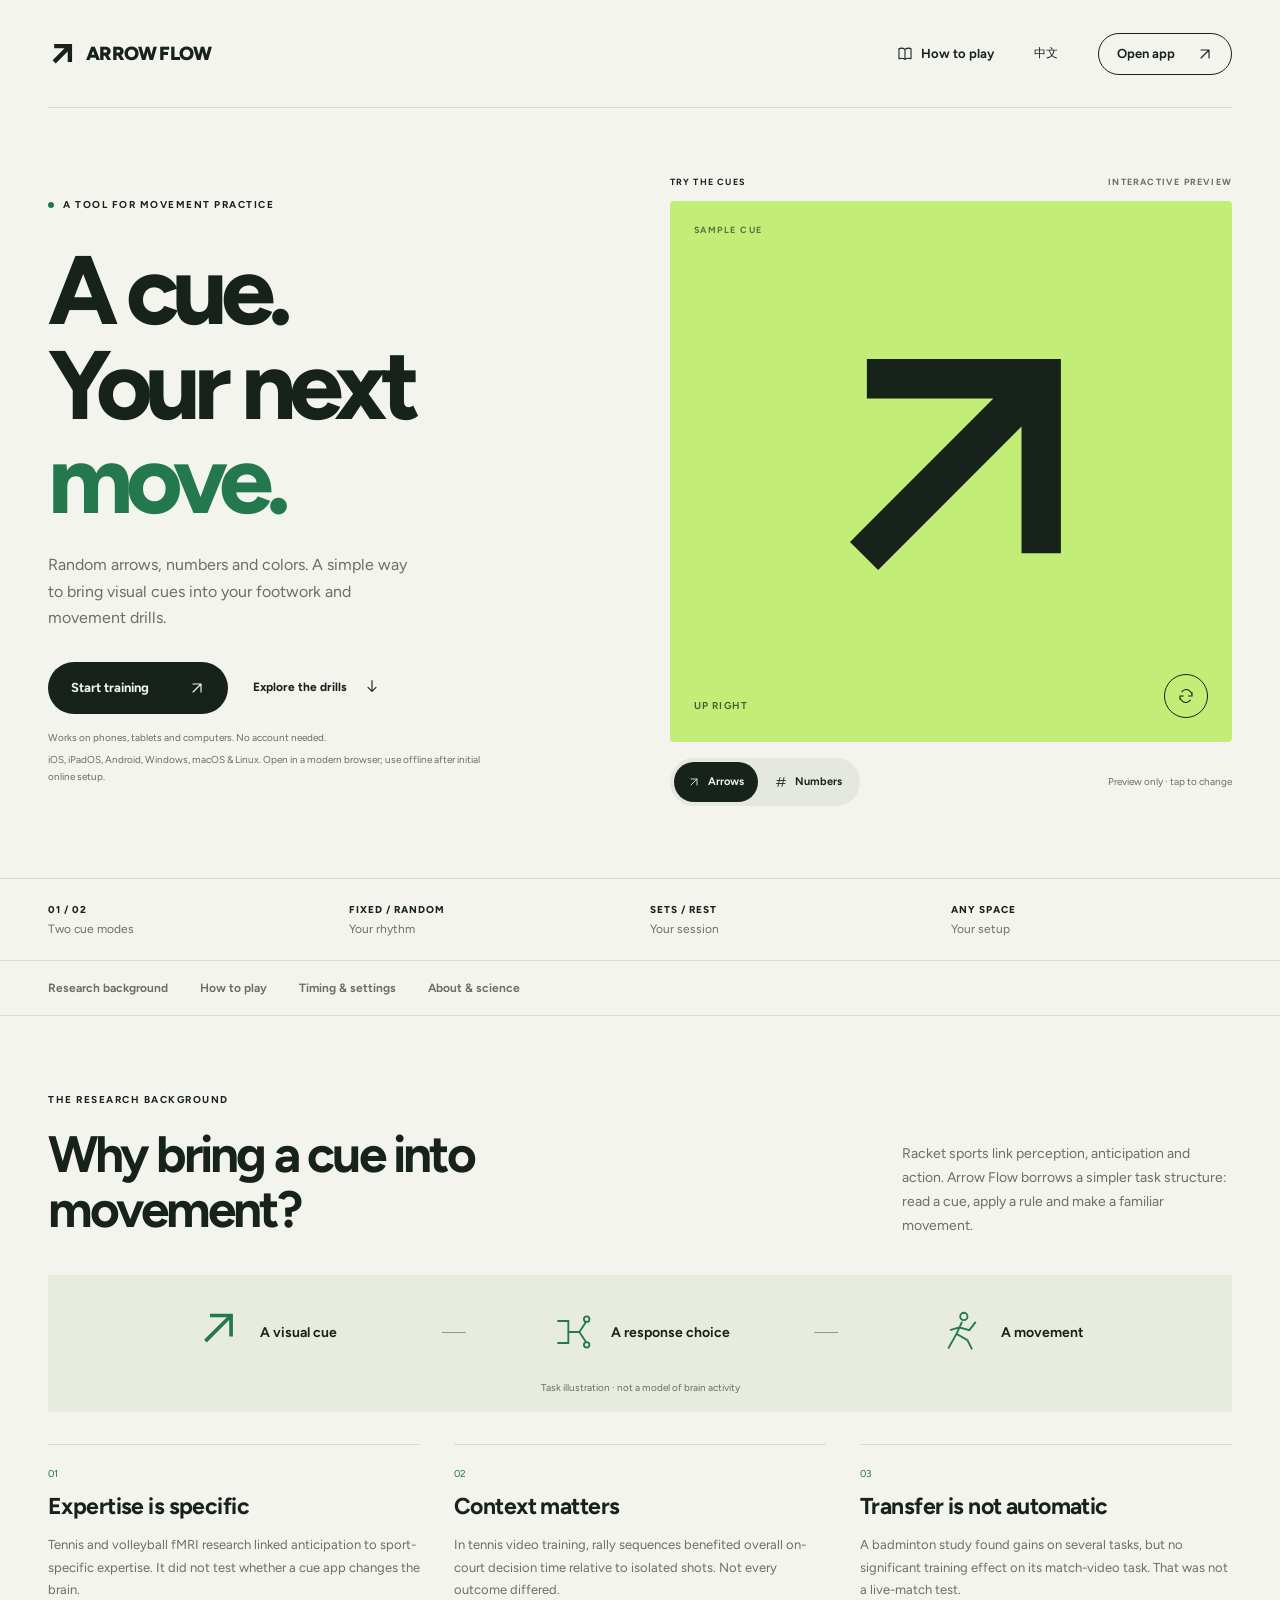
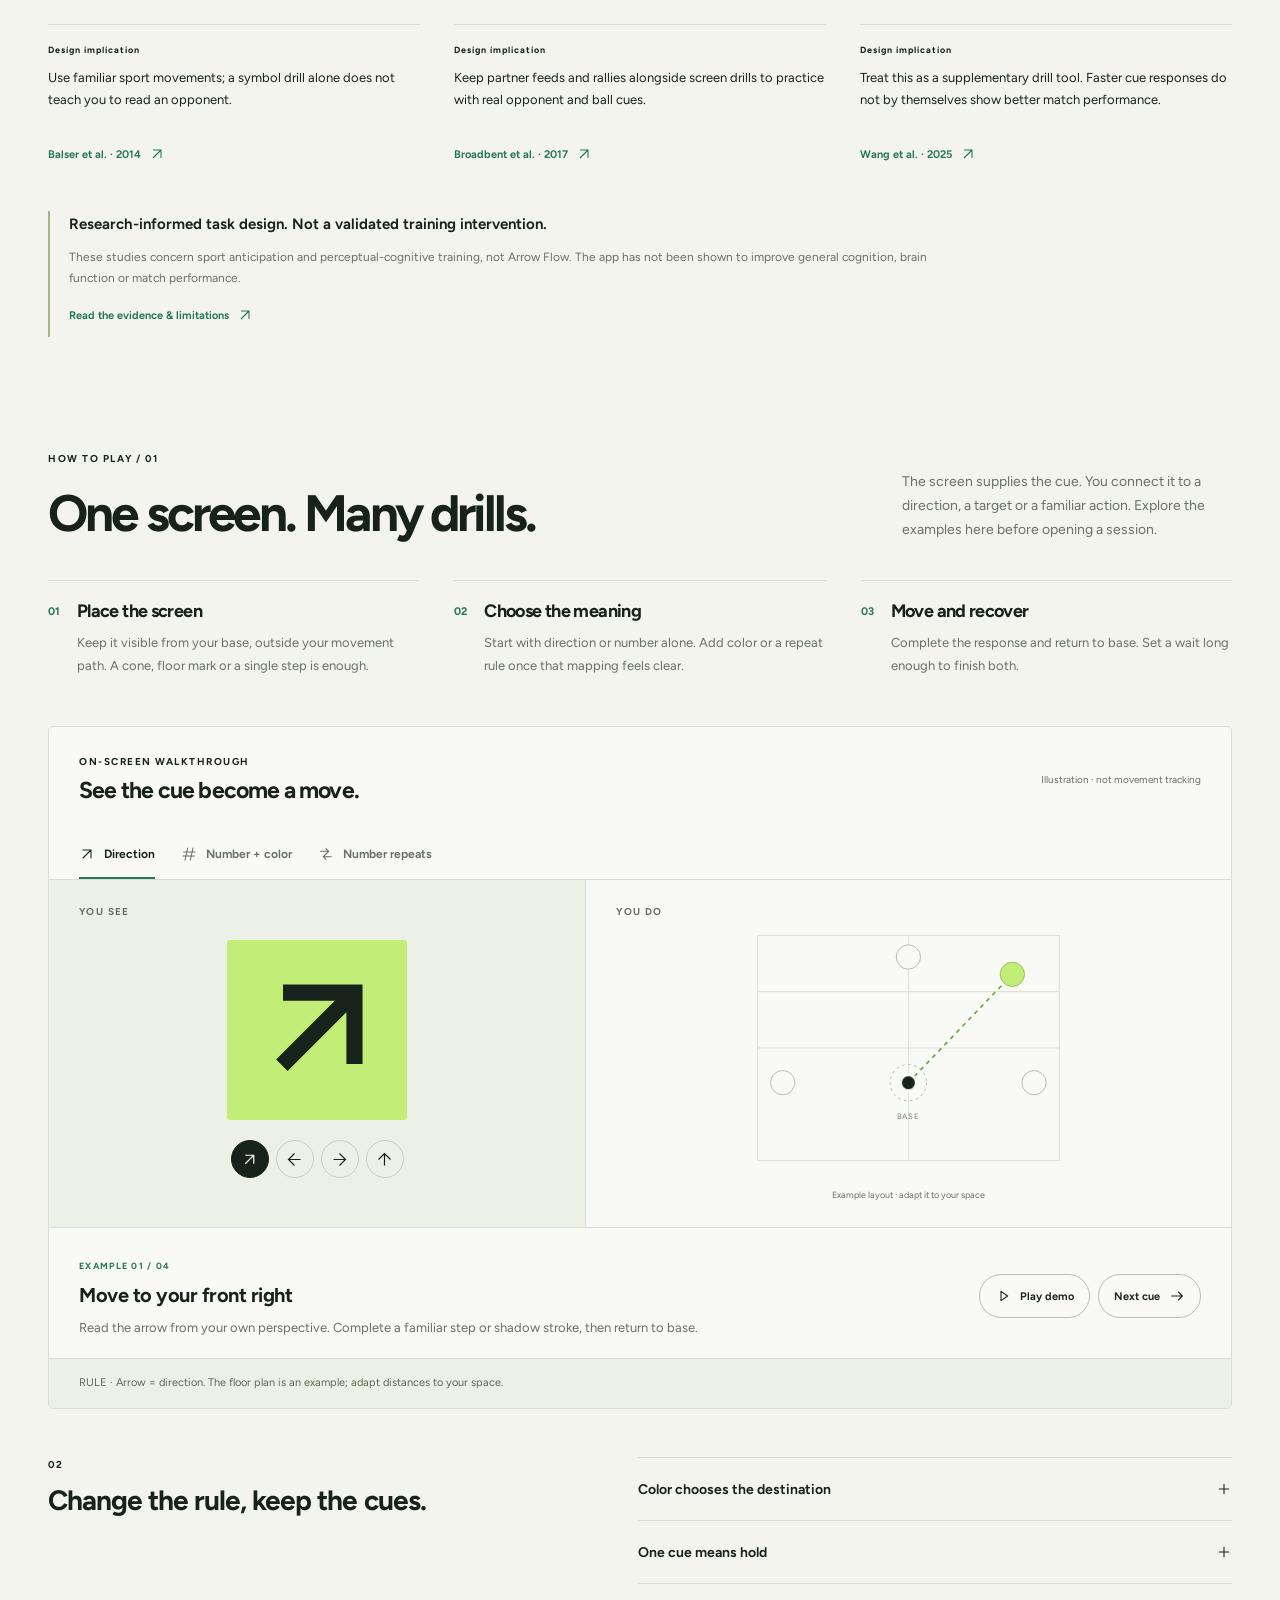
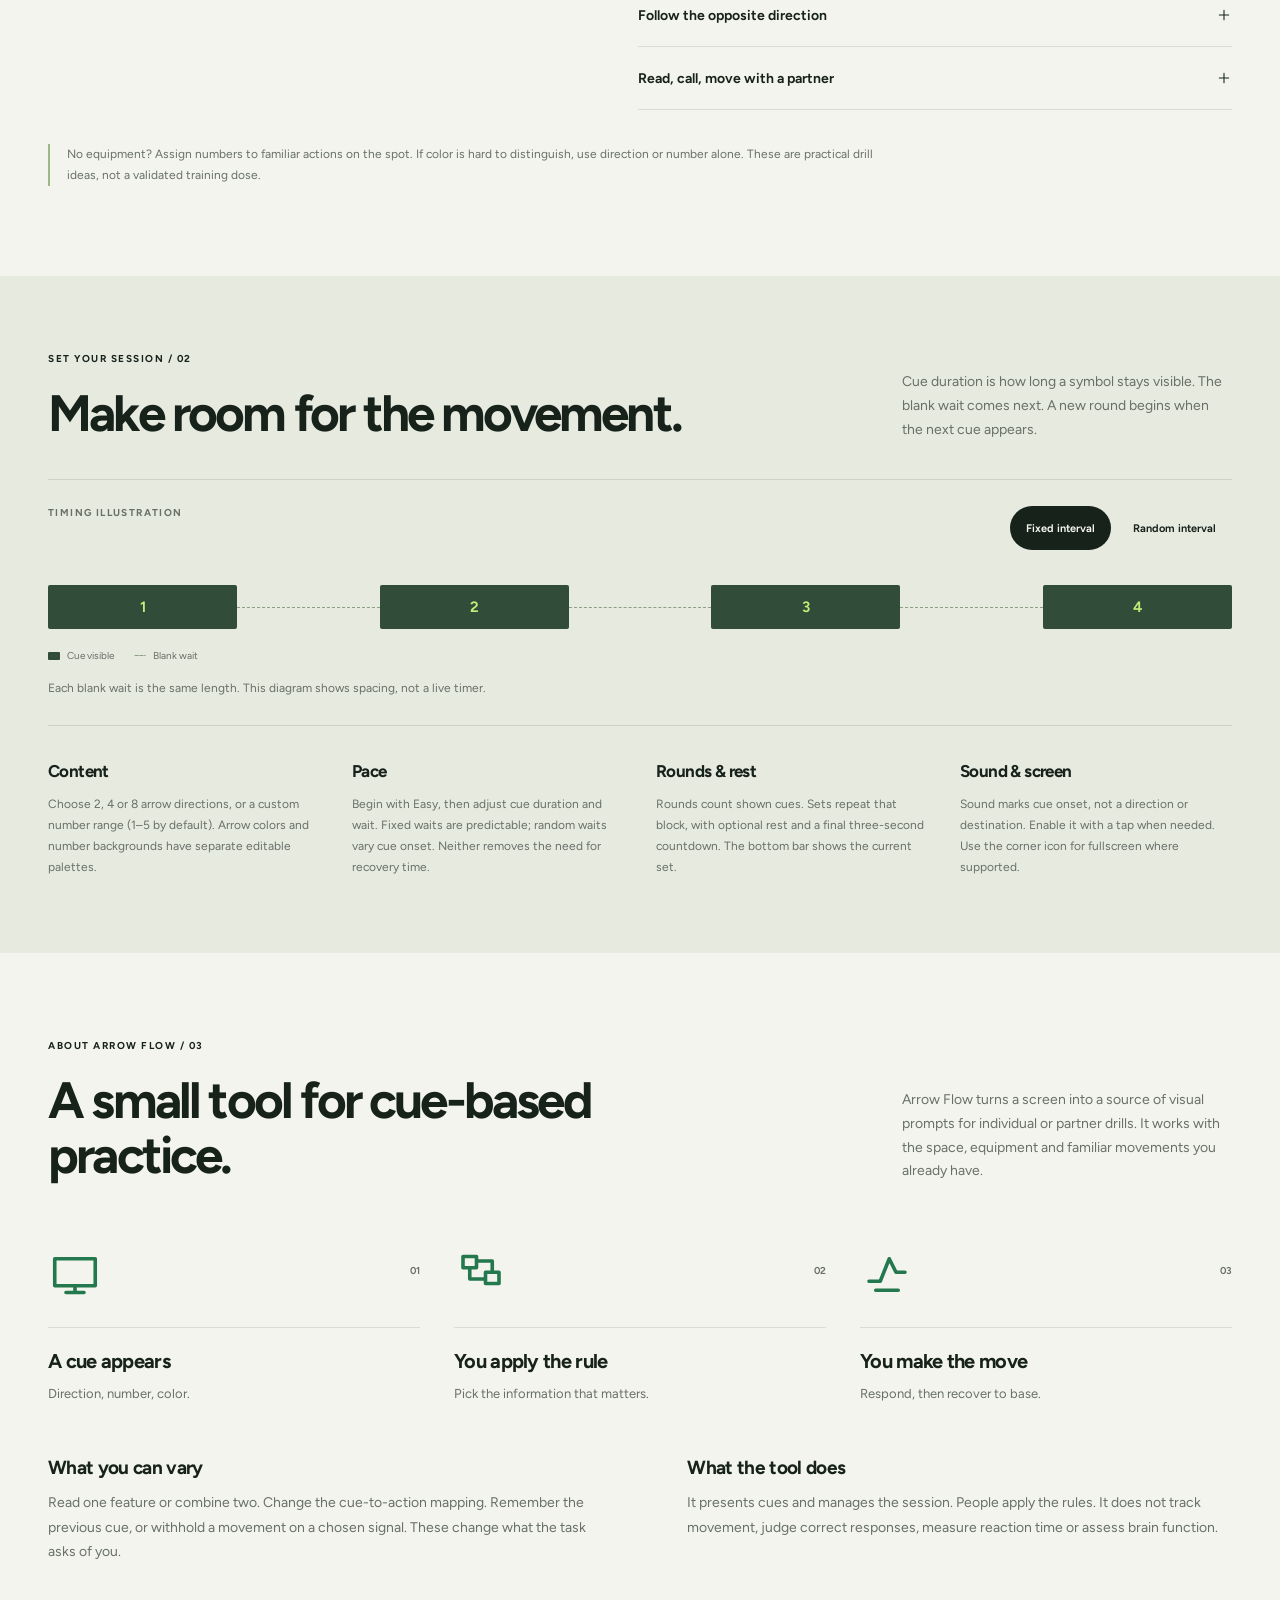
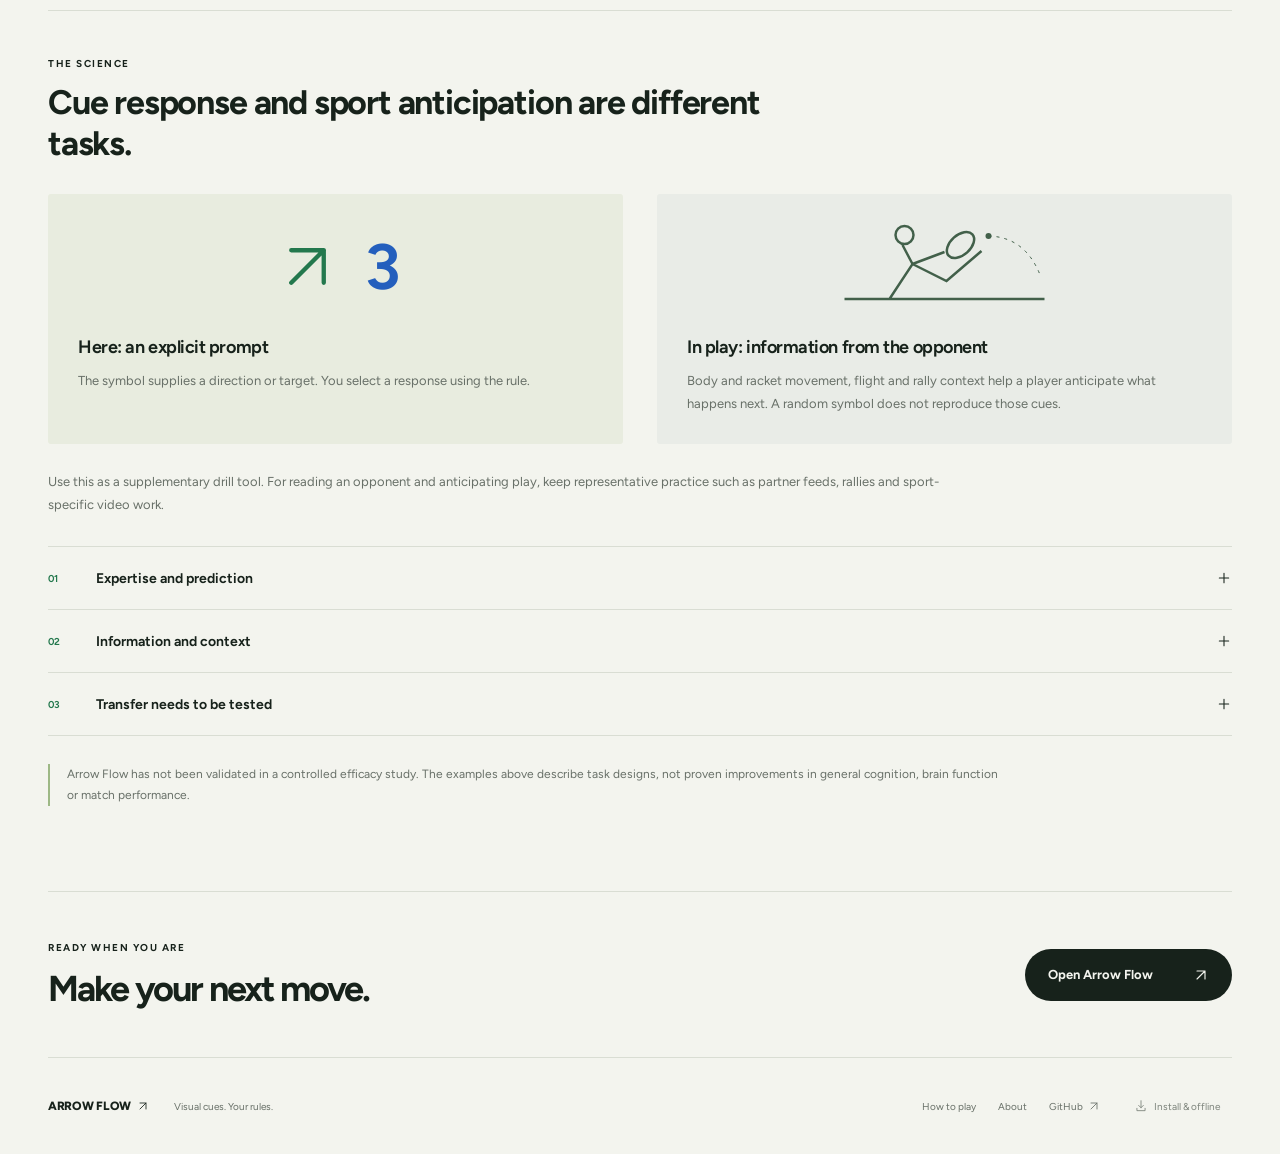
==== commit afac25f0: "v1.8.7: note cross-platform browser support" ====
--- a/landing.html
+++ b/landing.html
@@ -5,22 +5,22 @@
 <title>Arrow Flow — Visual cues for movement practice</title>
 <meta name="description" content="A simple visual cue tool for footwork and movement drills. Random arrows, numbers and colors, with timing you control.">
 <meta name="theme-color" content="#f3f4ee"><link rel="icon" href="./favicon.svg" type="image/svg+xml"><link rel="apple-touch-icon" href="./apple-touch-icon.png">
-<link rel="stylesheet" href="./landing.css?v=3ecac471e18f">
+<link rel="stylesheet" href="./landing.css?v=c0bd856df132">
 <script src="./landing.js?v=d450ea085c9e" defer></script>
 <script src="./walkthrough.js?v=a3b13328164c" defer></script>
 <link rel="manifest" href="./manifest.webmanifest">
 <meta name="apple-mobile-web-app-title" content="Arrow Flow">
-<link rel="stylesheet" href="./pwa.css?v=f7bd621b8e18">
+<link rel="stylesheet" href="./pwa.css?v=1dbcb58ef27d">
 </head>
 <body>
 <a class="skip" href="#main" data-en="Skip to content" data-zh="跳至正文">Skip to content</a>
 <header class="site-header wrap"><a class="brand" href="./landing.html" aria-label="Arrow Flow home"><svg viewBox="0 0 32 32" fill="none" aria-hidden="true"><path d="M7 25 25 7M7 7h18v18" stroke="currentColor" stroke-width="5"/></svg><span>ARROW FLOW</span></a><nav aria-label="Main navigation"><a class="nav-guide" href="#guide"><svg class="inline-icon guide-icon" viewBox="0 0 24 24" fill="none" stroke="currentColor" stroke-width="1.6" stroke-linecap="round" stroke-linejoin="round" aria-hidden="true" focusable="false"><path d="M12 5v15m0-15C9 3 5 3 3 4v15c3-1 6-1 9 1m0-15c3-2 7-2 9-1v15c-3-1-6-1-9 1"/></svg><span class="nav-guide-label" data-en="How to play" data-zh="玩法说明">How to play</span></a><button id="language-toggle" type="button" aria-label="Switch to Chinese">中文</button><a class="nav-launch" href="./index.html"><span data-en="Open app" data-zh="进入应用">Open app</span><span aria-hidden="true"><svg class="inline-icon" viewBox="0 0 24 24" fill="none" stroke="currentColor" stroke-width="1.7" stroke-linecap="round" stroke-linejoin="round" aria-hidden="true" focusable="false"><path d="M6 18 18 6M6 6h12v12"/></svg></span></a></nav></header>
 <main id="main">
-<section class="hero wrap" aria-labelledby="hero-title"><div class="hero-copy"><div class="eyebrow"><span class="status-dot"></span><span data-en="A TOOL FOR MOVEMENT PRACTICE" data-zh="为移动练习设计">A TOOL FOR MOVEMENT PRACTICE</span></div><h1 id="hero-title" data-en="A cue.<br>Your next<br><em>move.</em>" data-zh="一个提示。<br>你的下一步。" data-html>A cue.<br>Your next<br><em>move.</em></h1><p class="hero-description" data-en="Random arrows, numbers and colors. A simple way to bring visual cues into your footwork and movement drills." data-zh="随机箭头、数字与颜色。把视觉提示融入步法与移动练习。">Random arrows, numbers and colors. A simple way to bring visual cues into your footwork and movement drills.</p><div class="hero-actions"><a class="button primary" href="./index.html"><span data-en="Start training" data-zh="开始练习">Start training</span><span aria-hidden="true"><svg class="inline-icon" viewBox="0 0 24 24" fill="none" stroke="currentColor" stroke-width="1.7" stroke-linecap="round" stroke-linejoin="round" aria-hidden="true" focusable="false"><path d="M6 18 18 6M6 6h12v12"/></svg></span></a><a class="text-link" href="#guide"><span data-en="Explore the drills" data-zh="了解玩法">Explore the drills</span><span aria-hidden="true"><svg class="inline-icon" viewBox="0 0 24 24" fill="none" stroke="currentColor" stroke-width="1.7" stroke-linecap="round" stroke-linejoin="round" aria-hidden="true" focusable="false"><path d="M12 4v16m-6-6 6 6 6-6"/></svg></span></a></div><p class="small-note" data-en="In your browser. No account needed." data-zh="打开浏览器即可使用，无需账号。">In your browser. No account needed.</p></div>
+<section class="hero wrap" aria-labelledby="hero-title"><div class="hero-copy"><div class="eyebrow"><span class="status-dot"></span><span data-en="A TOOL FOR MOVEMENT PRACTICE" data-zh="为移动练习设计">A TOOL FOR MOVEMENT PRACTICE</span></div><h1 id="hero-title" data-en="A cue.<br>Your next<br><em>move.</em>" data-zh="一个提示。<br>你的下一步。" data-html>A cue.<br>Your next<br><em>move.</em></h1><p class="hero-description" data-en="Random arrows, numbers and colors. A simple way to bring visual cues into your footwork and movement drills." data-zh="随机箭头、数字与颜色。把视觉提示融入步法与移动练习。">Random arrows, numbers and colors. A simple way to bring visual cues into your footwork and movement drills.</p><div class="hero-actions"><a class="button primary" href="./index.html"><span data-en="Start training" data-zh="开始练习">Start training</span><span aria-hidden="true"><svg class="inline-icon" viewBox="0 0 24 24" fill="none" stroke="currentColor" stroke-width="1.7" stroke-linecap="round" stroke-linejoin="round" aria-hidden="true" focusable="false"><path d="M6 18 18 6M6 6h12v12"/></svg></span></a><a class="text-link" href="#guide"><span data-en="Explore the drills" data-zh="了解玩法">Explore the drills</span><span aria-hidden="true"><svg class="inline-icon" viewBox="0 0 24 24" fill="none" stroke="currentColor" stroke-width="1.7" stroke-linecap="round" stroke-linejoin="round" aria-hidden="true" focusable="false"><path d="M12 4v16m-6-6 6 6 6-6"/></svg></span></a></div><p class="small-note" data-en="Works on phones, tablets and computers. No account needed." data-zh="手机、平板与电脑均可使用，无需账号。">Works on phones, tablets and computers. No account needed.</p><p class="small-note platform-note" data-en="iOS, iPadOS, Android, Windows, macOS &amp; Linux. Open in a modern browser; use offline after initial online setup." data-zh="支持 iOS、iPadOS、Android、Windows、macOS 和 Linux。通过现代浏览器打开，首次联网准备后可离线使用。">iOS, iPadOS, Android, Windows, macOS &amp; Linux. Open in a modern browser; use offline after initial online setup.</p></div>
 <div class="hero-preview"><div class="preview-top"><span data-en="TRY THE CUES" data-zh="试试提示">TRY THE CUES</span><span class="demo-label" data-en="INTERACTIVE PREVIEW" data-zh="互动预览">INTERACTIVE PREVIEW</span></div><div class="preview-screen" id="preview-screen"><span class="cue-caption" data-en="SAMPLE CUE" data-zh="提示示例">SAMPLE CUE</span><svg id="demo-arrow" viewBox="0 0 200 200" fill="none" aria-hidden="true"><path d="M28 150 130 48H40V20h138v138h-28V68L48 170z" fill="currentColor"/></svg><span id="demo-number" hidden aria-hidden="true">3</span><span class="cue-readout" id="cue-readout" aria-hidden="true">UP RIGHT</span><button id="next-cue" aria-label="Show another cue"><svg viewBox="0 0 24 24" fill="none" stroke="currentColor" stroke-width="1.5" aria-hidden="true"><path d="M20 7v5h-5M4 17v-5h5M6.1 7a7 7 0 0 1 11.6-1L20 9M4 15l2.3 3A7 7 0 0 0 18 17"/></svg></button></div><div class="preview-controls"><div class="mode-switch" role="group" aria-label="Preview mode"><button type="button" data-mode="arrow" aria-pressed="true"><span aria-hidden="true"><svg class="inline-icon" viewBox="0 0 24 24" fill="none" stroke="currentColor" stroke-width="1.7" stroke-linecap="round" stroke-linejoin="round" aria-hidden="true" focusable="false"><path d="M6 18 18 6M6 6h12v12"/></svg></span><span data-en="Arrows" data-zh="箭头">Arrows</span></button><button type="button" data-mode="number" aria-pressed="false"><svg class="inline-icon" viewBox="0 0 24 24" fill="none" stroke="currentColor" stroke-width="1.7" stroke-linecap="round" stroke-linejoin="round" aria-hidden="true" focusable="false"><path d="m10 3-4 18M18 3l-4 18M4 9h17M3 15h17"/></svg><span data-en="Numbers" data-zh="数字">Numbers</span></button></div><span class="preview-hint" data-en="Preview only · tap to change" data-zh="仅为预览 · 点击切换">Preview only · tap to change</span></div><span class="sr-only" id="preview-announcement" role="status"></span></div></section>
 <div class="spec-strip"><div class="wrap specs"><span><b>01 / 02</b><span data-en="Two cue modes" data-zh="两种提示模式">Two cue modes</span></span><span><b data-en="FIXED / RANDOM" data-zh="固定 / 随机">FIXED / RANDOM</b><span data-en="Your rhythm" data-zh="自定间隔节奏">Your rhythm</span></span><span><b data-en="SETS / REST" data-zh="组数 / 休息">SETS / REST</b><span data-en="Your session" data-zh="组数与休息">Your session</span></span><span><b data-en="ANY SPACE" data-zh="不限场地">ANY SPACE</b><span data-en="Your setup" data-zh="按需布置">Your setup</span></span></div></div>
 <nav class="field-nav" aria-label="Page sections"><div class="wrap"><a href="#research" data-en="Research background" data-zh="研究背景">Research background</a><a href="#guide" data-en="How to play" data-zh="玩法说明">How to play</a><a href="#timing" data-en="Timing & settings" data-zh="节奏与设置">Timing &amp; settings</a><a href="#about" data-en="About & science" data-zh="关于与研究">About &amp; science</a></div></nav>
-<section class="research-intro wrap" id="research" aria-labelledby="research-title"><div class="section-intro"><div><span class="eyebrow" data-en="THE RESEARCH BACKGROUND" data-zh="研究背景">THE RESEARCH BACKGROUND</span><h2 id="research-title" data-en="Why bring a cue into movement?" data-zh="为什么把视觉提示加入移动练习？">Why bring a cue into movement?</h2></div><p data-en="Racket sports link perception, anticipation and action. Arrow Flow borrows a simpler task structure: read a cue, apply a rule and make a familiar movement." data-zh="球拍运动把感知、预判与动作紧密联系在一起。Arrow Flow 借用其中更简单的任务结构：识别提示，按规则选择，再完成熟悉的动作。">Racket sports link perception, anticipation and action. Arrow Flow borrows a simpler task structure: read a cue, apply a rule and make a familiar movement.</p></div><div class="research-path" aria-label="Cue-based practice"><div><svg viewBox="0 0 48 48" fill="none" aria-hidden="true"><path d="M7 34 35 6M12 6h23v23" stroke="currentColor" stroke-width="4"/></svg><span data-en="A visual cue" data-zh="视觉提示">A visual cue</span></div><div><svg viewBox="0 0 48 48" fill="none" stroke="currentColor" stroke-width="2" aria-hidden="true"><path d="M8 12h12v24H8M20 24h12m0 0 8-12m-8 12 8 12"/><circle cx="40" cy="10" r="3"/><circle cx="40" cy="38" r="3"/></svg><span data-en="A response choice" data-zh="选择反应">A response choice</span></div><div><svg viewBox="0 0 48 48" fill="none" stroke="currentColor" stroke-width="2" aria-hidden="true"><circle cx="26" cy="7" r="4"/><path d="m24 13-6 13 12 7 5 10M18 26l-9 16m12-23 11 3 7-9M21 19l-10 3"/></svg><span data-en="A movement" data-zh="完成动作">A movement</span></div><p data-en="Task illustration · not a model of brain activity" data-zh="任务结构示意 · 非脑活动模型">Task illustration · not a model of brain activity</p></div><div class="research-cards"><article><span class="paper-number">01</span><h3 data-en="Expertise is specific" data-zh="经验具有专项性">Expertise is specific</h3><p data-en="Tennis and volleyball fMRI research linked anticipation to sport-specific expertise. It did not test whether a cue app changes the brain." data-zh="网球与排球的 fMRI 研究发现，预判时的神经活动与专项经验有关；它没有检验提示应用能否改变大脑。">Tennis and volleyball fMRI research linked anticipation to sport-specific expertise. It did not test whether a cue app changes the brain.</p><div class="research-implication"><span class="eyebrow" data-en="Design implication" data-zh="设计启发">Design implication</span><p data-en="Use familiar sport movements; a symbol drill alone does not teach you to read an opponent." data-zh="搭配熟悉的专项动作；单靠符号练习，不能等同于学会阅读对手。">Use familiar sport movements; a symbol drill alone does not teach you to read an opponent.</p></div><a href="https://doi.org/10.3389/fnhum.2014.00568" target="_blank" rel="noopener noreferrer">Balser et al. · 2014<svg class="inline-icon" viewBox="0 0 24 24" fill="none" stroke="currentColor" stroke-width="1.6" aria-hidden="true"><path d="M6 18 18 6M6 6h12v12"/></svg></a></article><article><span class="paper-number">02</span><h3 data-en="Context matters" data-zh="情境影响学习">Context matters</h3><p data-en="In tennis video training, rally sequences benefited overall on-court decision time relative to isolated shots. Not every outcome differed." data-zh="网球视频训练中，连续回合素材在场地测试的整体决策时间上优于孤立击球素材，但并非所有指标都有差异。">In tennis video training, rally sequences benefited overall on-court decision time relative to isolated shots. Not every outcome differed.</p><div class="research-implication"><span class="eyebrow" data-en="Design implication" data-zh="设计启发">Design implication</span><p data-en="Keep partner feeds and rallies alongside screen drills to practice with real opponent and ball cues." data-zh="把屏幕练习与喂球、对抗结合，保留真实对手与来球线索。">Keep partner feeds and rallies alongside screen drills to practice with real opponent and ball cues.</p></div><a href="https://doi.org/10.1371/journal.pone.0174311" target="_blank" rel="noopener noreferrer">Broadbent et al. · 2017<svg class="inline-icon" viewBox="0 0 24 24" fill="none" stroke="currentColor" stroke-width="1.6" aria-hidden="true"><path d="M6 18 18 6M6 6h12v12"/></svg></a></article><article><span class="paper-number">03</span><h3 data-en="Transfer is not automatic" data-zh="迁移并非自然而然">Transfer is not automatic</h3><p data-en="A badminton study found gains on several tasks, but no significant training effect on its match-video task. That was not a live-match test." data-zh="一项羽毛球研究在部分任务上发现改善，但比赛视频任务未见显著训练效果；它也不是实际比赛测试。">A badminton study found gains on several tasks, but no significant training effect on its match-video task. That was not a live-match test.</p><div class="research-implication"><span class="eyebrow" data-en="Design implication" data-zh="设计启发">Design implication</span><p data-en="Treat this as a supplementary drill tool. Faster cue responses do not by themselves show better match performance." data-zh="将它作为辅助练习工具。提示反应更快，本身并不能证明比赛表现更好。">Treat this as a supplementary drill tool. Faster cue responses do not by themselves show better match performance.</p></div><a href="https://doi.org/10.1038/s41598-025-93475-7" target="_blank" rel="noopener noreferrer">Wang et al. · 2025<svg class="inline-icon" viewBox="0 0 24 24" fill="none" stroke="currentColor" stroke-width="1.6" aria-hidden="true"><path d="M6 18 18 6M6 6h12v12"/></svg></a></article></div><div class="research-position"><p data-en="Research-informed task design. Not a validated training intervention." data-zh="参考研究的任务设计，尚未经效果验证。">Research-informed task design. Not a validated training intervention.</p><p data-en="These studies concern sport anticipation and perceptual-cognitive training, not Arrow Flow. The app has not been shown to improve general cognition, brain function or match performance." data-zh="这些研究讨论运动预判与知觉认知训练，并未研究 Arrow Flow。本应用尚无证据证明能提升一般认知、脑功能或比赛表现。">These studies concern sport anticipation and perceptual-cognitive training, not Arrow Flow. The app has not been shown to improve general cognition, brain function or match performance.</p><a href="#science"><span data-en="Read the evidence &amp; limitations" data-zh="查看研究与适用边界">Read the evidence &amp; limitations</span><svg class="inline-icon" viewBox="0 0 24 24" fill="none" stroke="currentColor" stroke-width="1.6" aria-hidden="true"><path d="M6 18 18 6M6 6h12v12"/></svg></a></div></section><section class="drills wrap" id="guide" aria-labelledby="drill-title"><span id="drills" class="anchor-alias"></span><div class="section-intro"><div><span data-en="HOW TO PLAY / 01" data-zh="玩法说明 / 01" class="eyebrow">HOW TO PLAY / 01</span><h2 data-en="One screen. Many drills." data-zh="一块屏幕，多种练法。" id="drill-title">One screen. Many drills.</h2></div><p data-en="The screen supplies the cue. You connect it to a direction, a target or a familiar action. Explore the examples here before opening a session." data-zh="屏幕提供提示，你把它对应到方向、目标或熟悉的动作。先在这里试试示例，再开始练习。" >The screen supplies the cue. You connect it to a direction, a target or a familiar action. Explore the examples here before opening a session.</p></div>
+<section class="research-intro wrap" id="research" aria-labelledby="research-title"><div class="section-intro"><div><span class="eyebrow" data-en="THE RESEARCH BACKGROUND" data-zh="研究背景">THE RESEARCH BACKGROUND</span><h2 id="research-title" data-en="Why bring a cue into movement?" data-zh="把视觉提示带入移动练习">Why bring a cue into movement?</h2></div><p data-en="Racket sports link perception, anticipation and action. Arrow Flow borrows a simpler task structure: read a cue, apply a rule and make a familiar movement." data-zh="球拍运动把感知、预判与动作紧密联系在一起。Arrow Flow 借用其中更简单的任务结构：识别提示，按规则选择，再完成熟悉的动作。">Racket sports link perception, anticipation and action. Arrow Flow borrows a simpler task structure: read a cue, apply a rule and make a familiar movement.</p></div><div class="research-path" aria-label="Cue-based practice"><div><svg viewBox="0 0 48 48" fill="none" aria-hidden="true"><path d="M7 34 35 6M12 6h23v23" stroke="currentColor" stroke-width="4"/></svg><span data-en="A visual cue" data-zh="视觉提示">A visual cue</span></div><div><svg viewBox="0 0 48 48" fill="none" stroke="currentColor" stroke-width="2" aria-hidden="true"><path d="M8 12h12v24H8M20 24h12m0 0 8-12m-8 12 8 12"/><circle cx="40" cy="10" r="3"/><circle cx="40" cy="38" r="3"/></svg><span data-en="A response choice" data-zh="选择反应">A response choice</span></div><div><svg viewBox="0 0 48 48" fill="none" stroke="currentColor" stroke-width="2" aria-hidden="true"><circle cx="26" cy="7" r="4"/><path d="m24 13-6 13 12 7 5 10M18 26l-9 16m12-23 11 3 7-9M21 19l-10 3"/></svg><span data-en="A movement" data-zh="完成动作">A movement</span></div><p data-en="Task illustration · not a model of brain activity" data-zh="任务结构示意 · 非脑活动模型">Task illustration · not a model of brain activity</p></div><div class="research-cards"><article><span class="paper-number">01</span><h3 data-en="Expertise is specific" data-zh="经验具有专项性">Expertise is specific</h3><p data-en="Tennis and volleyball fMRI research linked anticipation to sport-specific expertise. It did not test whether a cue app changes the brain." data-zh="网球与排球的 fMRI 研究发现，预判时的神经活动与专项经验有关；它没有检验提示应用能否改变大脑。">Tennis and volleyball fMRI research linked anticipation to sport-specific expertise. It did not test whether a cue app changes the brain.</p><div class="research-implication"><span class="eyebrow" data-en="Design implication" data-zh="设计启发">Design implication</span><p data-en="Use familiar sport movements; a symbol drill alone does not teach you to read an opponent." data-zh="搭配熟悉的专项动作；单靠符号练习，不能等同于学会阅读对手。">Use familiar sport movements; a symbol drill alone does not teach you to read an opponent.</p></div><a href="https://doi.org/10.3389/fnhum.2014.00568" target="_blank" rel="noopener noreferrer">Balser et al. · 2014<svg class="inline-icon" viewBox="0 0 24 24" fill="none" stroke="currentColor" stroke-width="1.6" aria-hidden="true"><path d="M6 18 18 6M6 6h12v12"/></svg></a></article><article><span class="paper-number">02</span><h3 data-en="Context matters" data-zh="情境影响学习">Context matters</h3><p data-en="In tennis video training, rally sequences benefited overall on-court decision time relative to isolated shots. Not every outcome differed." data-zh="网球视频训练中，连续回合素材在场地测试的整体决策时间上优于孤立击球素材，但并非所有指标都有差异。">In tennis video training, rally sequences benefited overall on-court decision time relative to isolated shots. Not every outcome differed.</p><div class="research-implication"><span class="eyebrow" data-en="Design implication" data-zh="设计启发">Design implication</span><p data-en="Keep partner feeds and rallies alongside screen drills to practice with real opponent and ball cues." data-zh="把屏幕练习与喂球、对抗结合，保留真实对手与来球线索。">Keep partner feeds and rallies alongside screen drills to practice with real opponent and ball cues.</p></div><a href="https://doi.org/10.1371/journal.pone.0174311" target="_blank" rel="noopener noreferrer">Broadbent et al. · 2017<svg class="inline-icon" viewBox="0 0 24 24" fill="none" stroke="currentColor" stroke-width="1.6" aria-hidden="true"><path d="M6 18 18 6M6 6h12v12"/></svg></a></article><article><span class="paper-number">03</span><h3 data-en="Transfer is not automatic" data-zh="迁移并非自然而然">Transfer is not automatic</h3><p data-en="A badminton study found gains on several tasks, but no significant training effect on its match-video task. That was not a live-match test." data-zh="一项羽毛球研究在部分任务上发现改善，但比赛视频任务未见显著训练效果；它也不是实际比赛测试。">A badminton study found gains on several tasks, but no significant training effect on its match-video task. That was not a live-match test.</p><div class="research-implication"><span class="eyebrow" data-en="Design implication" data-zh="设计启发">Design implication</span><p data-en="Treat this as a supplementary drill tool. Faster cue responses do not by themselves show better match performance." data-zh="将它作为辅助练习工具。提示反应更快，本身并不能证明比赛表现更好。">Treat this as a supplementary drill tool. Faster cue responses do not by themselves show better match performance.</p></div><a href="https://doi.org/10.1038/s41598-025-93475-7" target="_blank" rel="noopener noreferrer">Wang et al. · 2025<svg class="inline-icon" viewBox="0 0 24 24" fill="none" stroke="currentColor" stroke-width="1.6" aria-hidden="true"><path d="M6 18 18 6M6 6h12v12"/></svg></a></article></div><div class="research-position"><p data-en="Research-informed task design. Not a validated training intervention." data-zh="参考研究的任务设计，尚未经效果验证。">Research-informed task design. Not a validated training intervention.</p><p data-en="These studies concern sport anticipation and perceptual-cognitive training, not Arrow Flow. The app has not been shown to improve general cognition, brain function or match performance." data-zh="这些研究讨论运动预判与知觉认知训练，并未研究 Arrow Flow。本应用尚无证据证明能提升一般认知、脑功能或比赛表现。">These studies concern sport anticipation and perceptual-cognitive training, not Arrow Flow. The app has not been shown to improve general cognition, brain function or match performance.</p><a href="#science"><span data-en="Read the evidence &amp; limitations" data-zh="查看研究与适用边界">Read the evidence &amp; limitations</span><svg class="inline-icon" viewBox="0 0 24 24" fill="none" stroke="currentColor" stroke-width="1.6" aria-hidden="true"><path d="M6 18 18 6M6 6h12v12"/></svg></a></div></section><section class="drills wrap" id="guide" aria-labelledby="drill-title"><span id="drills" class="anchor-alias"></span><div class="section-intro"><div><span data-en="HOW TO PLAY / 01" data-zh="玩法说明 / 01" class="eyebrow">HOW TO PLAY / 01</span><h2 data-en="One screen. Many drills." data-zh="一块屏幕，多种练法。" id="drill-title">One screen. Many drills.</h2></div><p data-en="The screen supplies the cue. You connect it to a direction, a target or a familiar action. Explore the examples here before opening a session." data-zh="屏幕提供提示，你把它对应到方向、目标或熟悉的动作。先在这里试试示例，再开始练习。" >The screen supplies the cue. You connect it to a direction, a target or a familiar action. Explore the examples here before opening a session.</p></div>
 <div class="setup-flow"><article><span class="setup-number">01</span><div><h3 data-en="Place the screen" data-zh="放好屏幕" >Place the screen</h3><p data-en="Keep it visible from your base, outside your movement path. A cone, floor mark or a single step is enough." data-zh="从起点能看清屏幕，并把设备放在移动路线外。可以用标志桶、地面标记，也可以只做一步移动。" >Keep it visible from your base, outside your movement path. A cone, floor mark or a single step is enough.</p></div></article><article><span class="setup-number">02</span><div><h3 data-en="Choose the meaning" data-zh="选择提示含义" >Choose the meaning</h3><p data-en="Start with direction or number alone. Add color or a repeat rule once that mapping feels clear." data-zh="先只读方向或数字。熟悉后再加入颜色或重复规则。" >Start with direction or number alone. Add color or a repeat rule once that mapping feels clear.</p></div></article><article><span class="setup-number">03</span><div><h3 data-en="Move and recover" data-zh="动作后回位" >Move and recover</h3><p data-en="Complete the response and return to base. Set a wait long enough to finish both." data-zh="完成动作，回到起点。等待间隔要足够容纳这两个过程。" >Complete the response and return to base. Set a wait long enough to finish both.</p></div></article></div><div class="walkthrough" id="walkthrough" aria-labelledby="walkthrough-title"><div class="walkthrough-heading"><div><span data-en="ON-SCREEN WALKTHROUGH" data-zh="交互演示" class="eyebrow">ON-SCREEN WALKTHROUGH</span><h3 data-en="See the cue become a move." data-zh="看看提示如何对应动作。" id="walkthrough-title">See the cue become a move.</h3></div><span data-en="Illustration · not movement tracking" data-zh="示意演示 · 不追踪动作" class="demo-disclaimer">Illustration · not movement tracking</span></div><div class="drill-tabs" role="group" aria-label="Drill examples"><button type="button" data-drill="direction" aria-pressed="true"><svg class="inline-icon" viewBox="0 0 24 24" fill="none" stroke="currentColor" stroke-width="1.6" stroke-linecap="round" stroke-linejoin="round" aria-hidden="true"><path d="M6 18 18 6M6 6h12v12"/></svg><span data-en="Direction" data-zh="方向" >Direction</span></button><button type="button" data-drill="target" aria-pressed="false"><svg class="inline-icon" viewBox="0 0 24 24" fill="none" stroke="currentColor" stroke-width="1.6" stroke-linecap="round" stroke-linejoin="round" aria-hidden="true"><path d="m10 3-4 18M18 3l-4 18M4 9h17M3 15h17"/></svg><span data-en="Number + color" data-zh="数字 + 颜色" >Number + color</span></button><button type="button" data-drill="repeat" aria-pressed="false"><svg class="inline-icon" viewBox="0 0 24 24" fill="none" stroke="currentColor" stroke-width="1.6" stroke-linecap="round" stroke-linejoin="round" aria-hidden="true"><path d="M4 8h12m-4-4 4 4-4 4M20 16H8m4-4-4 4 4 4"/></svg><span data-en="Number repeats" data-zh="数字重复" >Number repeats</span></button></div><div class="walkthrough-grid"><div class="demo-cue-area"><span class="diagram-label"><span data-en="YOU SEE" data-zh="你看到" >YOU SEE</span></span><div class="drill-cue" id="drill-cue" aria-hidden="true"><svg id="walk-arrow" viewBox="0 0 200 200" fill="currentColor"><path d="M28 150 130 48H40V20h138v138h-28V68L48 170z"/></svg><b id="walk-number" hidden>3</b></div><div class="demo-sequence" id="demo-sequence" aria-label="Example cue sequence"></div></div><div class="demo-floor-area"><span class="diagram-label"><span data-en="YOU DO" data-zh="你执行" >YOU DO</span></span><svg id="demo-floor" viewBox="0 0 420 300" role="img" aria-labelledby="floor-title floor-description"><title id="floor-title">Example movement layout</title><desc id="floor-description">A marker moves from base to the highlighted target and returns.</desc><path class="floor-lines" d="M36 20h348v260H36zM36 150h348M210 20v260M36 85h348"/><path id="demo-route" d="M210 190 330 65"/><g id="floor-targets"></g><circle class="base-ring" cx="210" cy="190" r="21"/><text id="base-label" x="210" y="232" text-anchor="middle">BASE</text><circle id="demo-player" cx="210" cy="190" r="9"/></svg><span class="layout-caption"><span data-en="Example layout · adapt it to your space" data-zh="示例布局 · 可按场地调整" >Example layout · adapt it to your space</span></span></div></div><div class="walkthrough-result"><div><span class="demo-step" id="demo-step"></span><h4 id="demo-action"></h4><p id="demo-explanation"></p></div><div class="demo-controls"><button type="button" id="demo-play" aria-pressed="false"><svg class="inline-icon" viewBox="0 0 24 24" fill="none" stroke="currentColor" stroke-width="1.6" stroke-linecap="round" stroke-linejoin="round" aria-hidden="true"><path d="m9 5 10 7-10 7z"/></svg><span data-en="Play demo" data-zh="播放演示" >Play demo</span></button><button type="button" id="demo-next"><span data-en="Next cue" data-zh="下一条" >Next cue</span><svg class="inline-icon" viewBox="0 0 24 24" fill="none" stroke="currentColor" stroke-width="1.6" stroke-linecap="round" stroke-linejoin="round" aria-hidden="true"><path d="M4 12h16m-6-6 6 6-6 6"/></svg></button></div></div><p class="demo-rule" id="demo-rule"></p><p class="sr-only" id="walk-status" role="status" aria-live="polite"></p></div>
 <div class="guide-extras"><div class="guide-subheading"><span data-en="02" data-zh="02" class="eyebrow">02</span><h3 data-en="Change the rule, keep the cues." data-zh="同一套提示，换一种规则。" >Change the rule, keep the cues.</h3></div><div class="variation-list"><details><summary><span data-en="Color chooses the destination" data-zh="颜色选择目标" >Color chooses the destination</span><svg class="inline-icon" viewBox="0 0 24 24" fill="none" stroke="currentColor" stroke-width="1.6" stroke-linecap="round" stroke-linejoin="round" aria-hidden="true"><path d="M12 5v14M5 12h14"/></svg></summary><p data-en="Match the palette to colored targets. Let color choose where to go and the number choose what to do there, such as 1 = touch and 2 = shadow a stroke. Keep one mapping for the whole set." data-zh="把配色与彩色标志桶对应。颜色决定去哪里，数字决定到达后的动作，例如 1 = 触碰、2 = 无球挥拍。一组内保持同一种对应方式。" >Match the palette to colored targets. Let color choose where to go and the number choose what to do there, such as 1 = touch and 2 = shadow a stroke. Keep one mapping for the whole set.</p></details><details><summary><span data-en="One cue means hold" data-zh="指定提示时不移动" >One cue means hold</span><svg class="inline-icon" viewBox="0 0 24 24" fill="none" stroke="currentColor" stroke-width="1.6" stroke-linecap="round" stroke-linejoin="round" aria-hidden="true"><path d="M12 5v14M5 12h14"/></svg></summary><p data-en="Choose a number or color that means stay at base, such as 5 or yellow. Follow normal rules for other cues. Reassess each new cue; add only one exception to begin." data-zh="指定一个数字或颜色代表留在起点，例如 5 或黄色。其余提示照常执行，每条新提示重新判断。开始时只加一个例外。" >Choose a number or color that means stay at base, such as 5 or yellow. Follow normal rules for other cues. Reassess each new cue; add only one exception to begin.</p></details><details><summary><span data-en="Follow the opposite direction" data-zh="反向移动" >Follow the opposite direction</span><svg class="inline-icon" viewBox="0 0 24 24" fill="none" stroke="currentColor" stroke-width="1.6" stroke-linecap="round" stroke-linejoin="round" aria-hidden="true"><path d="M12 5v14M5 12h14"/></svg></summary><p data-en="Use a familiar direction pair: a right arrow means left, and left means right. Agree on front and back in your actual space before adding them." data-zh="从熟悉的一对方向开始：右箭头向左、左箭头向右。增加前后方向前，先明确它们在实际空间中的含义。" >Use a familiar direction pair: a right arrow means left, and left means right. Agree on front and back in your actual space before adding them.</p></details><details><summary><span data-en="Read, call, move with a partner" data-zh="和搭档一起读、报、移动" >Read, call, move with a partner</span><svg class="inline-icon" viewBox="0 0 24 24" fill="none" stroke="currentColor" stroke-width="1.6" stroke-linecap="round" stroke-linejoin="round" aria-hidden="true"><path d="M12 5v14M5 12h14"/></svg></summary><p data-en="One person reads and calls the cue; the other follows the call. Swap next set. A partner can also observe wrong choices or missed cues; the app does not score them." data-zh="一人读屏幕并报出提示，另一人按口令移动，下一组交换。搭档也可以观察选错方向或漏看提示的情况；应用不会自动评分。" >One person reads and calls the cue; the other follows the call. Swap next set. A partner can also observe wrong choices or missed cues; the app does not score them.</p></details></div></div><p class="guide-footnote"><span data-en="No equipment? Assign numbers to familiar actions on the spot. If color is hard to distinguish, use direction or number alone. These are practical drill ideas, not a validated training dose." data-zh="没有器材时，可让数字对应熟悉的原地动作。颜色不易分辨时，只使用方向或数字即可。这些是玩法示例，并非经过验证的训练剂量。" >No equipment? Assign numbers to familiar actions on the spot. If color is hard to distinguish, use direction or number alone. These are practical drill ideas, not a validated training dose.</span></p></section><section class="session-section" id="timing" aria-labelledby="session-title"><div class="wrap"><div class="section-intro"><div><span data-en="SET YOUR SESSION / 02" data-zh="练习设置 / 02" class="eyebrow">SET YOUR SESSION / 02</span><h2 data-en="Make room for the movement." data-zh="给动作与回位留出时间。" id="session-title">Make room for the movement.</h2></div><p data-en="Cue duration is how long a symbol stays visible. The blank wait comes next. A new round begins when the next cue appears." data-zh="提示时长决定符号显示多久，随后进入空白等待。下一条提示出现时，才开始新一轮。" >Cue duration is how long a symbol stays visible. The blank wait comes next. A new round begins when the next cue appears.</p></div><div class="timing-demo"><div class="timing-toolbar"><span class="diagram-label"><span data-en="TIMING ILLUSTRATION" data-zh="节奏示意" >TIMING ILLUSTRATION</span></span><div role="group" class="timing-switch" aria-label="Interval illustration"><button type="button" data-timing="fixed" aria-pressed="true"><span data-en="Fixed interval" data-zh="固定间隔" >Fixed interval</span></button><button type="button" data-timing="random" aria-pressed="false"><span data-en="Random interval" data-zh="随机间隔" >Random interval</span></button></div></div><div class="timing-track" id="timing-track" aria-hidden="true"><span class="timing-cue">1</span><span class="timing-wait wait-one"></span><span class="timing-cue">2</span><span class="timing-wait wait-two"></span><span class="timing-cue">3</span><span class="timing-wait wait-three"></span><span class="timing-cue">4</span></div><div class="timing-legend"><span><i></i><span data-en="Cue visible" data-zh="提示显示" >Cue visible</span></span><span><i class="blank-key"></i><span data-en="Blank wait" data-zh="空白等待" >Blank wait</span></span></div><p id="timing-description"></p></div><div class="setting-notes"><article><h3 data-en="Content" data-zh="内容" >Content</h3><p data-en="Choose 2, 4 or 8 arrow directions, or a custom number range (1–5 by default). Arrow colors and number backgrounds have separate editable palettes." data-zh="可选 2、4、8 方向箭头，或自定数字范围（默认 1–5）。箭头颜色与数字背景各有独立配色。" >Choose 2, 4 or 8 arrow directions, or a custom number range (1–5 by default). Arrow colors and number backgrounds have separate editable palettes.</p></article><article><h3 data-en="Pace" data-zh="节奏" >Pace</h3><p data-en="Begin with Easy, then adjust cue duration and wait. Fixed waits are predictable; random waits vary cue onset. Neither removes the need for recovery time." data-zh="可从舒缓预设开始，再调提示时长和等待。固定间隔节奏可预测，随机间隔改变提示出现的时间；两者都要留足回位时间。" >Begin with Easy, then adjust cue duration and wait. Fixed waits are predictable; random waits vary cue onset. Neither removes the need for recovery time.</p></article><article><h3 data-en="Rounds &amp; rest" data-zh="轮数与休息" >Rounds &amp; rest</h3><p data-en="Rounds count shown cues. Sets repeat that block, with optional rest and a final three-second countdown. The bottom bar shows the current set." data-zh="轮数统计已显示的提示。多组练习可以加入组间休息，最后三秒倒数进入下一组。底部进度条只表示当前组的进度。" >Rounds count shown cues. Sets repeat that block, with optional rest and a final three-second countdown. The bottom bar shows the current set.</p></article><article><h3 data-en="Sound &amp; screen" data-zh="声音与屏幕" >Sound &amp; screen</h3><p data-en="Sound marks cue onset, not a direction or destination. Enable it with a tap when needed. Use the corner icon for fullscreen where supported." data-zh="提示音标记新提示出现，不代表方向或目标。需要时点击开启声音；支持的浏览器可用角落图标进入全屏。" >Sound marks cue onset, not a direction or destination. Enable it with a tap when needed. Use the corner icon for fullscreen where supported.</p></article></div></div></section><section class="about-section wrap" id="about" aria-labelledby="about-title"><div class="section-intro"><div><span data-en="ABOUT ARROW FLOW / 03" data-zh="关于 ARROW FLOW / 03" class="eyebrow">ABOUT ARROW FLOW / 03</span><h2 data-en="A small tool for cue-based practice." data-zh="一个轻量的视觉提示练习工具。" id="about-title">A small tool for cue-based practice.</h2></div><p data-en="Arrow Flow turns a screen into a source of visual prompts for individual or partner drills. It works with the space, equipment and familiar movements you already have." data-zh="Arrow Flow 把屏幕变成视觉提示来源，用于个人或搭档练习。场地、器材与动作都可以按已有条件安排。" >Arrow Flow turns a screen into a source of visual prompts for individual or partner drills. It works with the space, equipment and familiar movements you already have.</p></div><div class="response-flow"><article><div class="flow-visual"><svg class="flow-icon" viewBox="0 0 24 24" fill="none" stroke="currentColor" stroke-width="1.6" stroke-linecap="round" stroke-linejoin="round" aria-hidden="true"><path d="M3 7h18v12H3zM8 22h8M12 19v3"/></svg><span>01</span></div><h3 data-en="A cue appears" data-zh="提示出现" >A cue appears</h3><p data-en="Direction, number, color." data-zh="方向、数字或颜色。" >Direction, number, color.</p></article><article><div class="flow-visual"><svg class="flow-icon" viewBox="0 0 24 24" fill="none" stroke="currentColor" stroke-width="1.6" stroke-linecap="round" stroke-linejoin="round" aria-hidden="true"><path d="M4 6h6v5H4zM14 13h6v5h-6zM10 8h7v5M7 11v5h7"/></svg><span>02</span></div><h3 data-en="You apply the rule" data-zh="你判断规则" >You apply the rule</h3><p data-en="Pick the information that matters." data-zh="选择与当前规则有关的信息。" >Pick the information that matters.</p></article><article><div class="flow-visual"><svg class="flow-icon" viewBox="0 0 24 24" fill="none" stroke="currentColor" stroke-width="1.6" stroke-linecap="round" stroke-linejoin="round" aria-hidden="true"><path d="M4 17h5l4-10 3 6h4M7 21h10"/></svg><span>03</span></div><h3 data-en="You make the move" data-zh="你完成动作" >You make the move</h3><p data-en="Respond, then recover to base." data-zh="执行动作，然后回位。" >Respond, then recover to base.</p></article></div><div class="about-purpose"><div><h3 data-en="What you can vary" data-zh="可以改变什么" >What you can vary</h3><p data-en="Read one feature or combine two. Change the cue-to-action mapping. Remember the previous cue, or withhold a movement on a chosen signal. These change what the task asks of you." data-zh="可以只读一种信息，也可以组合两种；可以改变提示与动作的对应方式；也可以记住上一条提示，或在指定提示出现时不移动。这些变化改变的是任务要求。" >Read one feature or combine two. Change the cue-to-action mapping. Remember the previous cue, or withhold a movement on a chosen signal. These change what the task asks of you.</p></div><div><h3 data-en="What the tool does" data-zh="应用负责什么" >What the tool does</h3><p data-en="It presents cues and manages the session. People apply the rules. It does not track movement, judge correct responses, measure reaction time or assess brain function." data-zh="它负责显示提示与安排练习节奏，规则由人执行。它不会追踪动作、判断对错、测量反应时或评估脑功能。" >It presents cues and manages the session. People apply the rules. It does not track movement, judge correct responses, measure reaction time or assess brain function.</p></div></div><div class="science-block" id="science"><div class="guide-subheading"><span data-en="THE SCIENCE" data-zh="研究与定位" class="eyebrow">THE SCIENCE</span><h3 data-en="Cue response and sport anticipation are different tasks." data-zh="提示反应与运动预判，是不同的任务。" >Cue response and sport anticipation are different tasks.</h3></div><div class="transfer-visual"><div><div class="symbol-scene" aria-hidden="true"><svg class="comparison-arrow" viewBox="0 0 24 24" fill="none" stroke="currentColor" stroke-width="1.6" stroke-linecap="round" stroke-linejoin="round" aria-hidden="true"><path d="M6 18 18 6M6 6h12v12"/></svg><span>3</span></div><h4 data-en="Here: an explicit prompt" data-zh="这里：明确给出的提示" >Here: an explicit prompt</h4><p data-en="The symbol supplies a direction or target. You select a response using the rule." data-zh="符号直接提供方向或目标，你根据规则选择动作。" >The symbol supplies a direction or target. You select a response using the rule.</p></div><div><svg class="sport-scene" viewBox="0 0 240 95" fill="none" aria-hidden="true"><path d="M20 80h200M65 80l23-35 34 17 35-30M88 45l-10-19M88 45l32-12" stroke="currentColor" stroke-width="2.5"/><circle cx="80" cy="16" r="9" stroke="currentColor" stroke-width="2.5"/><ellipse cx="136" cy="26" rx="10" ry="16" transform="rotate(48 136 26)" stroke="currentColor" stroke-width="2.5"/><path d="M164 17q37 1 52 40" stroke="currentColor" stroke-dasharray="3 5"/><circle cx="164" cy="17" r="3" fill="currentColor"/></svg><h4 data-en="In play: information from the opponent" data-zh="比赛中：对手与回合的信息" >In play: information from the opponent</h4><p data-en="Body and racket movement, flight and rally context help a player anticipate what happens next. A random symbol does not reproduce those cues." data-zh="球员通过身体与球拍动作、球的飞行及回合背景预判下一步。随机符号没有复现这些线索。" >Body and racket movement, flight and rally context help a player anticipate what happens next. A random symbol does not reproduce those cues.</p></div></div><p data-en="Use this as a supplementary drill tool. For reading an opponent and anticipating play, keep representative practice such as partner feeds, rallies and sport-specific video work." data-zh="可以把它作为辅助练习工具。阅读对手动作与预判来球，仍需要搭档喂球、对抗及专项视频等包含真实线索的练习。" class="science-prose">Use this as a supplementary drill tool. For reading an opponent and anticipating play, keep representative practice such as partner feeds, rallies and sport-specific video work.</p><div class="research-details"><details><summary><span class="paper-number">01</span><span data-en="Expertise and prediction" data-zh="经验与预测" >Expertise and prediction</span><svg class="inline-icon" viewBox="0 0 24 24" fill="none" stroke="currentColor" stroke-width="1.6" stroke-linecap="round" stroke-linejoin="round" aria-hidden="true"><path d="M12 5v14M5 12h14"/></svg></summary><div><p data-en="A tennis/volleyball fMRI study found expertise-related activity during sport anticipation. It was an association, not a test of a visual-cue app." data-zh="网球与排球的 fMRI 研究发现，专项预判中的神经活动与经验有关。这是关联研究，并未检验视觉提示应用的效果。" >A tennis/volleyball fMRI study found expertise-related activity during sport anticipation. It was an association, not a test of a visual-cue app.</p><a href="https://doi.org/10.3389/fnhum.2014.00568" target="_blank" rel="noopener noreferrer">Balser et al. · 2014<svg class="inline-icon" viewBox="0 0 24 24" fill="none" stroke="currentColor" stroke-width="1.6" stroke-linecap="round" stroke-linejoin="round" aria-hidden="true"><path d="M6 18 18 6M6 6h12v12"/></svg></a></div></details><details><summary><span class="paper-number">02</span><span data-en="Information and context" data-zh="线索与情境" >Information and context</span><svg class="inline-icon" viewBox="0 0 24 24" fill="none" stroke="currentColor" stroke-width="1.6" stroke-linecap="round" stroke-linejoin="round" aria-hidden="true"><path d="M12 5v14M5 12h14"/></svg></summary><div><p data-en="Tennis training with rally-sequence footage benefited overall on-court decision time relative to isolated-shot footage; not every outcome differed. The training included opponent information absent here." data-zh="使用连续回合视频的网球训练，在场地测试整体决策时间上优于独立击球视频，但并非所有指标都有差异。它包含这里没有的对手线索。" >Tennis training with rally-sequence footage benefited overall on-court decision time relative to isolated-shot footage; not every outcome differed. The training included opponent information absent here.</p><a href="https://doi.org/10.1371/journal.pone.0174311" target="_blank" rel="noopener noreferrer">Broadbent et al. · 2017<svg class="inline-icon" viewBox="0 0 24 24" fill="none" stroke="currentColor" stroke-width="1.6" stroke-linecap="round" stroke-linejoin="round" aria-hidden="true"><path d="M6 18 18 6M6 6h12v12"/></svg></a></div></details><details><summary><span class="paper-number">03</span><span data-en="Transfer needs to be tested" data-zh="迁移需要单独检验" >Transfer needs to be tested</span><svg class="inline-icon" viewBox="0 0 24 24" fill="none" stroke="currentColor" stroke-width="1.6" stroke-linecap="round" stroke-linejoin="round" aria-hidden="true"><path d="M12 5v14M5 12h14"/></svg></summary><div><p data-en="A badminton study reported gains on several video and simulated-movement tasks, but no significant training effects on a match-video task. That task was not live match performance." data-zh="一项羽毛球研究在部分视频与模拟移动任务上发现改善，但比赛视频任务没有显著训练效果；这也不是实际比赛表现。" >A badminton study reported gains on several video and simulated-movement tasks, but no significant training effects on a match-video task. That task was not live match performance.</p><a href="https://doi.org/10.1038/s41598-025-93475-7" target="_blank" rel="noopener noreferrer">Wang et al. · 2025<svg class="inline-icon" viewBox="0 0 24 24" fill="none" stroke="currentColor" stroke-width="1.6" stroke-linecap="round" stroke-linejoin="round" aria-hidden="true"><path d="M6 18 18 6M6 6h12v12"/></svg></a></div></details></div><p data-en="Arrow Flow has not been validated in a controlled efficacy study. The examples above describe task designs, not proven improvements in general cognition, brain function or match performance." data-zh="Arrow Flow 尚未经过对照效果研究验证。上面的示例描述的是任务设计，不代表已经证实能改善一般认知、脑功能或比赛表现。" class="research-boundary">Arrow Flow has not been validated in a controlled efficacy study. The examples above describe task designs, not proven improvements in general cognition, brain function or match performance.</p></div></section><section class="closing wrap"><div><span class="eyebrow" data-en="READY WHEN YOU ARE" data-zh="准备好，就开始">READY WHEN YOU ARE</span><h2 data-en="Make your next move." data-zh="开始你的下一组练习。">Make your next move.</h2></div><a class="button primary" href="./index.html"><span data-en="Open Arrow Flow" data-zh="打开 Arrow Flow">Open Arrow Flow</span><span aria-hidden="true"><svg class="inline-icon" viewBox="0 0 24 24" fill="none" stroke="currentColor" stroke-width="1.7" stroke-linecap="round" stroke-linejoin="round" aria-hidden="true" focusable="false"><path d="M6 18 18 6M6 6h12v12"/></svg></span></a></section>
 </main><footer class="wrap"><a class="footer-brand" href="./landing.html">ARROW FLOW <svg class="inline-icon" viewBox="0 0 24 24" fill="none" stroke="currentColor" stroke-width="1.7" stroke-linecap="round" stroke-linejoin="round" aria-hidden="true" focusable="false"><path d="M6 18 18 6M6 6h12v12"/></svg></a><p data-en="Visual cues. Your rules." data-zh="视觉提示，自定规则。">Visual cues. Your rules.</p><div><a href="#guide" data-en="How to play" data-zh="玩法说明">How to play</a><a href="#about" data-en="About" data-zh="关于">About</a><a href="https://github.com/YihuiXiong/arrow-flow" target="_blank" rel="noopener noreferrer">GitHub <svg class="inline-icon" viewBox="0 0 24 24" fill="none" stroke="currentColor" stroke-width="1.7" stroke-linecap="round" stroke-linejoin="round" aria-hidden="true" focusable="false"><path d="M6 18 18 6M6 6h12v12"/></svg></a></div></footer>
--- a/landing.css
+++ b/landing.css
@@ -121,3 +121,5 @@
 /* Research context appears before the drill walkthrough. */
 .research-intro{padding-block:76px 24px}.research-intro .section-intro h2{max-width:660px}.research-path{display:grid;grid-template-columns:repeat(3,1fr);align-items:center;background:#e8ecdf;border-radius:3px;padding:30px 34px 18px;margin:32px 0}.research-path>div{position:relative;display:flex;align-items:center;justify-content:center;gap:17px;padding:5px 20px}.research-path>div+div:before{content:"";width:24px;height:1px;background:#8c9b80;position:absolute;left:-12px}.research-path svg{width:44px;height:44px;flex-shrink:0;color:var(--accent)}.research-path span{font-size:14px;font-weight:650}.research-path>p{grid-column:1/-1;text-align:center;font-size:10px;color:var(--muted);margin:22px 0 0}.research-cards{display:grid;grid-template-columns:repeat(3,1fr);gap:34px}.research-cards article{display:flex;flex-direction:column;border-top:1px solid var(--line);padding-top:22px}.research-cards h3{font-size:23px;line-height:1.2;letter-spacing:-.025em;margin:13px 0}.research-cards p{font-size:13px;line-height:1.75;color:var(--muted);margin:0 0 22px}.research-implication{margin-top:auto;border-top:1px solid var(--line);padding-top:18px}.research-implication .eyebrow{font-size:9px;letter-spacing:1px}.research-implication p{margin:10px 0 20px;color:var(--ink)}.research-cards a,.research-position>a{display:inline-flex;align-items:center;gap:8px;font-size:11px;font-weight:650;min-height:44px;color:var(--accent);align-self:flex-start}.research-position{border-left:2px solid #9db885;padding-left:19px;margin-top:35px;max-width:900px}.research-position>p:first-child{font-size:15px;font-weight:650;color:var(--ink);margin-bottom:10px}.research-position>p{font-size:12px;line-height:1.75;color:var(--muted);margin:0}.research-position>a{margin-top:4px}#research,#science{scroll-margin-top:75px}.field-nav>.wrap{overflow-x:auto;scrollbar-width:none}.field-nav a{white-space:nowrap}
 @media(max-width:700px){.research-intro{padding-block:42px 8px}.research-path{padding:22px 10px 16px;margin:26px 0}.research-path>div{padding:0 6px;flex-direction:column;gap:12px}.research-path>div+div:before{width:16px;left:-8px;top:22px}.research-path svg{width:36px;height:36px}.research-path span{font-size:11px;text-align:center}.research-path>p{font-size:9px;margin-top:20px}.research-cards{grid-template-columns:1fr;gap:22px}.research-cards article{display:grid;grid-template-columns:28px 1fr;column-gap:10px;padding-top:21px}.research-cards .paper-number{padding-top:4px}.research-cards h3{font-size:22px;margin:0 0 12px}.research-cards article>p,.research-cards .research-implication,.research-cards a{grid-column:2}.research-cards p{font-size:14px;margin-bottom:18px}.research-implication{border:0;padding:0}.research-implication p{font-size:13px;margin:8px 0 3px}.research-position{margin-top:27px;padding-left:16px}.research-position>p:first-child{font-size:15px}.research-position>p{font-size:13px}.field-nav>.wrap{gap:24px}.field-nav a{font-size:11px}}
+
+.hero-copy .platform-note{max-width:440px;margin-top:7px;line-height:1.7}
--- a/pwa.css
+++ b/pwa.css
@@ -1,4 +1,4 @@
-.pwa-entry{display:inline-flex;align-items:center;justify-content:center;gap:6px;background:transparent;border:0;color:inherit;font:inherit;cursor:pointer;min-height:36px;padding:10px 12px;opacity:.85;font-size:10px}.pwa-entry svg{height:14px;width:14px;flex-shrink:0}.pwa-entry:hover{opacity:1;color:var(--accent,#23784d)}.home-links{display:flex;align-items:center;justify-content:center;gap:5px;flex-wrap:wrap}.pwa-dialog{--pwa-bg:var(--bg,#f3f4ee);--pwa-ink:var(--text,#17221b);--pwa-muted:var(--muted,#687068);--pwa-line:var(--line,#d9ddd3);--pwa-accent:var(--accent,#23784d);box-sizing:border-box;width:min(450px,calc(100% - 32px));max-height:85svh;padding:0;border:1px solid var(--pwa-line);border-radius:24px;background:var(--pwa-bg);color:var(--pwa-ink);font-family:inherit;box-shadow:0 28px 100px #0002;overflow:auto;overscroll-behavior:contain}.pwa-dialog::backdrop{background:#101a1466;backdrop-filter:blur(6px)}.pwa-dialog *{box-sizing:border-box}.pwa-dialog header{padding:25px 25px 21px;display:flex;align-items:center;justify-content:space-between;gap:18px;border-bottom:1px solid var(--pwa-line)}.pwa-dialog .pwa-kicker{font-size:9px;font-weight:650;letter-spacing:1.7px;color:var(--pwa-muted)}.pwa-dialog h2{font-size:23px;letter-spacing:-.035em;margin:8px 0 0;line-height:1.25;font-weight:700}.pwa-close{display:grid;place-items:center;width:40px;height:40px;border:0;border-radius:50%;background:transparent;color:inherit;cursor:pointer;flex-shrink:0}.pwa-close svg{width:19px;height:19px}.pwa-body{padding:24px 25px}.pwa-status-row{display:flex;gap:12px;align-items:center}.pwa-status-dot{width:8px;height:8px;flex-shrink:0;border-radius:50%;background:var(--pwa-muted)}.pwa-status-dot.ready{background:var(--pwa-accent)}.pwa-status-text{font-size:15px;font-weight:650;line-height:1.5}.pwa-dialog p{font-size:12px;line-height:1.8;margin:12px 0;color:var(--pwa-muted)}.pwa-dialog h3{font-size:15px;font-weight:650;margin:0 0 12px;letter-spacing:-.02em}.pwa-install-block,.pwa-update-block{margin-top:22px;border-top:1px solid var(--pwa-line);padding-top:21px}.pwa-install-steps{padding-left:18px;margin:0 0 15px;font-size:12px;line-height:1.8;color:var(--pwa-muted)}.pwa-install-steps li{padding-left:3px;margin:7px 0}.pwa-action{display:inline-flex;align-items:center;justify-content:center;gap:8px;min-height:42px;border:1px solid var(--pwa-line);padding:10px 17px;border-radius:24px;font:inherit;font-size:12px;font-weight:650;cursor:pointer;color:var(--pwa-ink);background:transparent}.pwa-action.primary{background:var(--pwa-ink);color:var(--pwa-bg);border-color:var(--pwa-ink)}.pwa-action:disabled{opacity:.5;cursor:default}.pwa-actions{display:flex;gap:10px;flex-wrap:wrap}.pwa-dialog .pwa-small{font-size:10px;border-top:1px solid var(--pwa-line);padding-top:16px;margin-top:22px;line-height:1.7}.pwa-entry:focus-visible,.pwa-action:focus-visible,.pwa-close:focus-visible{outline:2px solid var(--pwa-accent,var(--accent,#23784d));outline-offset:3px}.pwa-dialog[open]{animation:pwa-in .2s ease-out}@keyframes pwa-in{from{opacity:0;transform:translateY(9px)}to{opacity:1;transform:translateY(0)}}@media(prefers-reduced-motion:reduce){.pwa-dialog[open]{animation:none}}@media(max-width:600px){.pwa-dialog header{padding:22px}.pwa-body{padding:22px}.pwa-dialog p,.pwa-install-steps{font-size:13px}.pwa-dialog{max-height:88svh}}
+.pwa-entry{display:inline-flex;align-items:center;justify-content:center;gap:6px;background:transparent;border:0;color:inherit;font:inherit;cursor:pointer;min-height:36px;padding:10px 12px;opacity:.85;font-size:10px;font-weight:400}.pwa-entry svg{height:14px;width:14px;flex-shrink:0}.pwa-entry:hover{opacity:1;color:var(--accent,#23784d)}.home-links{display:flex;align-items:center;justify-content:center;gap:5px;flex-wrap:wrap}.pwa-dialog{--pwa-bg:var(--bg,#f3f4ee);--pwa-ink:var(--text,#17221b);--pwa-muted:var(--muted,#687068);--pwa-line:var(--line,#d9ddd3);--pwa-accent:var(--accent,#23784d);box-sizing:border-box;width:min(450px,calc(100% - 32px));max-height:85svh;padding:0;border:1px solid var(--pwa-line);border-radius:24px;background:var(--pwa-bg);color:var(--pwa-ink);font-family:inherit;box-shadow:0 28px 100px #0002;overflow:auto;overscroll-behavior:contain}.pwa-dialog::backdrop{background:#101a1466;backdrop-filter:blur(6px)}.pwa-dialog *{box-sizing:border-box}.pwa-dialog header{padding:25px 25px 21px;display:flex;align-items:center;justify-content:space-between;gap:18px;border-bottom:1px solid var(--pwa-line)}.pwa-dialog .pwa-kicker{font-size:9px;font-weight:650;letter-spacing:1.7px;color:var(--pwa-muted)}.pwa-dialog h2{font-size:23px;letter-spacing:-.035em;margin:8px 0 0;line-height:1.25;font-weight:700}.pwa-close{display:grid;place-items:center;width:40px;height:40px;border:0;border-radius:50%;background:transparent;color:inherit;cursor:pointer;flex-shrink:0}.pwa-close svg{width:19px;height:19px}.pwa-body{padding:24px 25px}.pwa-status-row{display:flex;gap:12px;align-items:center}.pwa-status-dot{width:8px;height:8px;flex-shrink:0;border-radius:50%;background:var(--pwa-muted)}.pwa-status-dot.ready{background:var(--pwa-accent)}.pwa-status-text{font-size:15px;font-weight:400;line-height:1.5}.pwa-dialog p{font-size:12px;line-height:1.8;margin:12px 0;color:var(--pwa-muted)}.pwa-dialog h3{font-size:15px;font-weight:650;margin:0 0 12px;letter-spacing:-.02em}.pwa-install-block,.pwa-update-block{margin-top:22px;border-top:1px solid var(--pwa-line);padding-top:21px}.pwa-install-steps{padding-left:18px;margin:0 0 15px;font-size:12px;line-height:1.8;color:var(--pwa-muted)}.pwa-install-steps li{padding-left:3px;margin:7px 0}.pwa-action{display:inline-flex;align-items:center;justify-content:center;gap:8px;min-height:42px;border:1px solid var(--pwa-line);padding:10px 17px;border-radius:24px;font:inherit;font-size:12px;font-weight:650;cursor:pointer;color:var(--pwa-ink);background:transparent}.pwa-action.primary{background:var(--pwa-ink);color:var(--pwa-bg);border-color:var(--pwa-ink)}.pwa-action:disabled{opacity:.5;cursor:default}.pwa-actions{display:flex;gap:10px;flex-wrap:wrap}.pwa-dialog .pwa-small{font-size:10px;border-top:1px solid var(--pwa-line);padding-top:16px;margin-top:22px;line-height:1.7}.pwa-entry:focus-visible,.pwa-action:focus-visible,.pwa-close:focus-visible{outline:2px solid var(--pwa-accent,var(--accent,#23784d));outline-offset:3px}.pwa-dialog[open]{animation:pwa-in .2s ease-out}@keyframes pwa-in{from{opacity:0;transform:translateY(9px)}to{opacity:1;transform:translateY(0)}}@media(prefers-reduced-motion:reduce){.pwa-dialog[open]{animation:none}}@media(max-width:600px){.pwa-dialog header{padding:22px}.pwa-body{padding:22px}.pwa-dialog p,.pwa-install-steps{font-size:13px}.pwa-dialog{max-height:88svh}}
 
 .pwa-dialog [hidden]{display:none!important}
 
